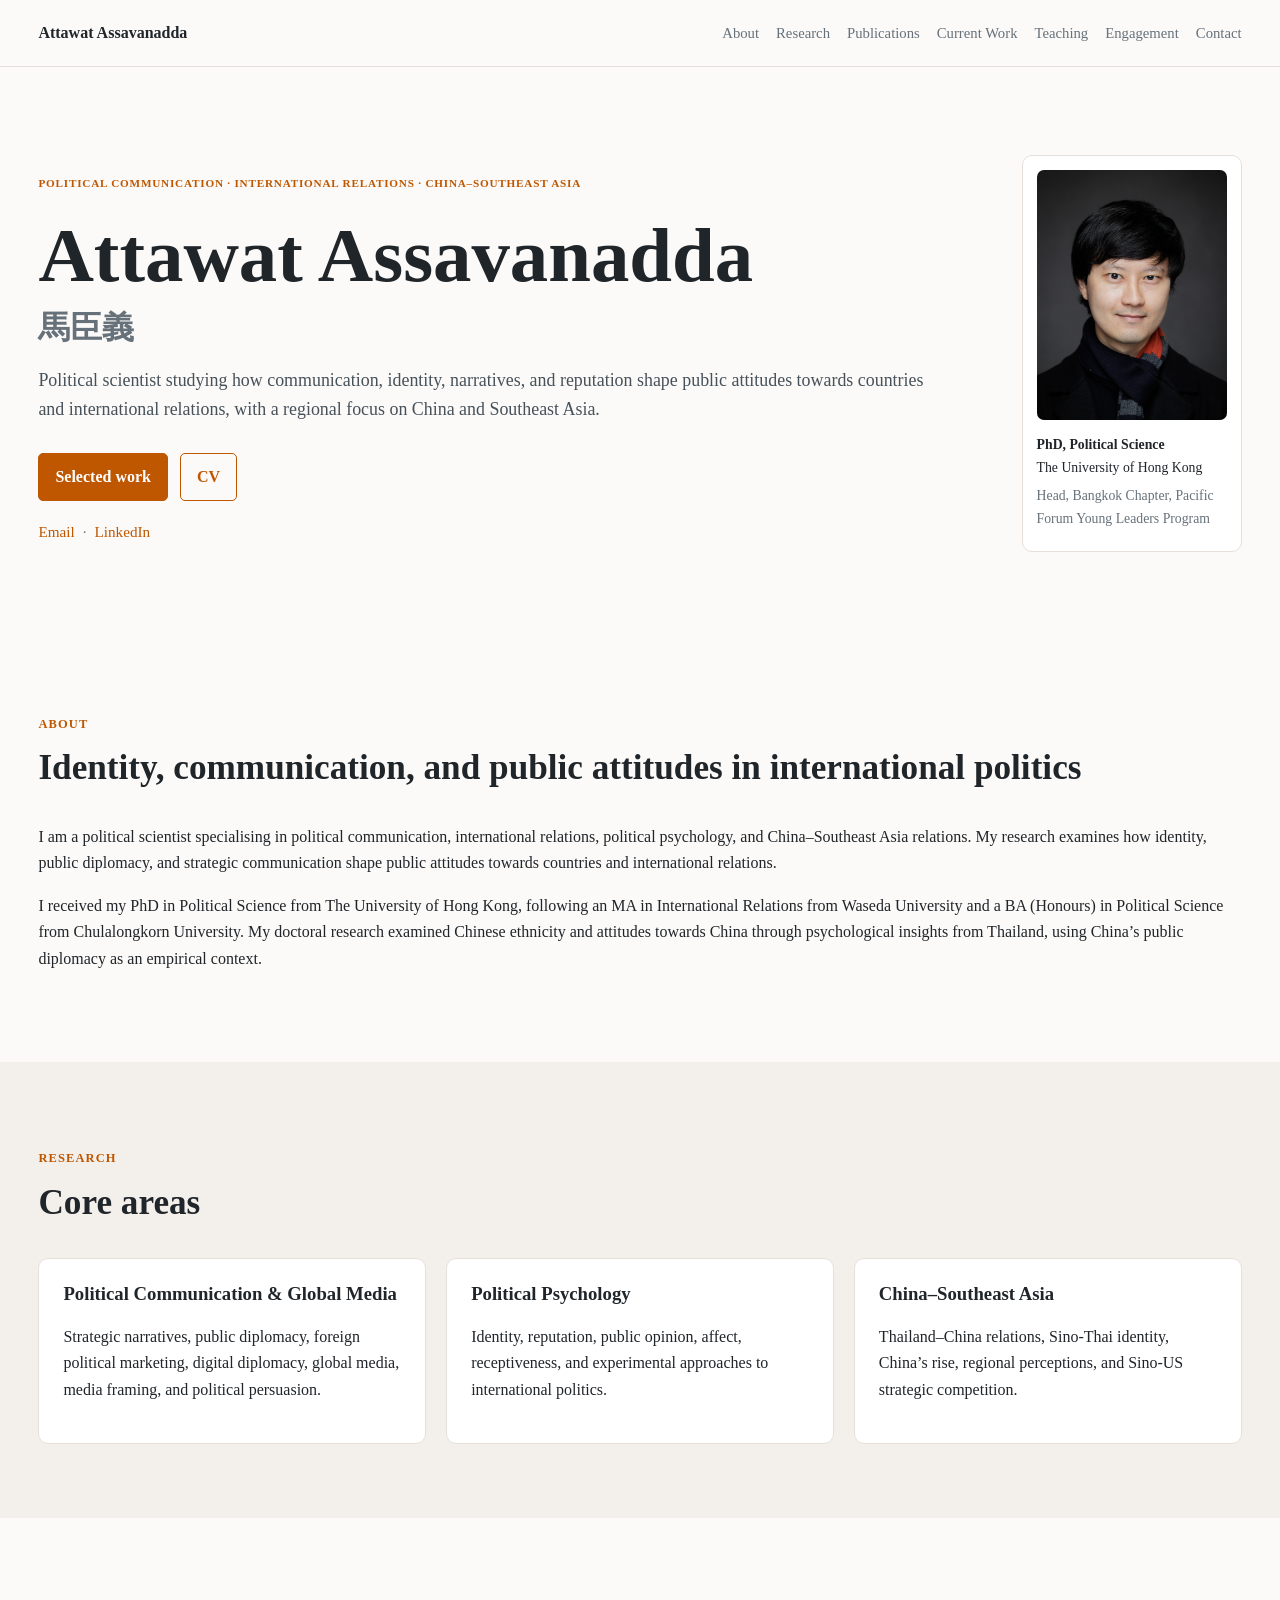
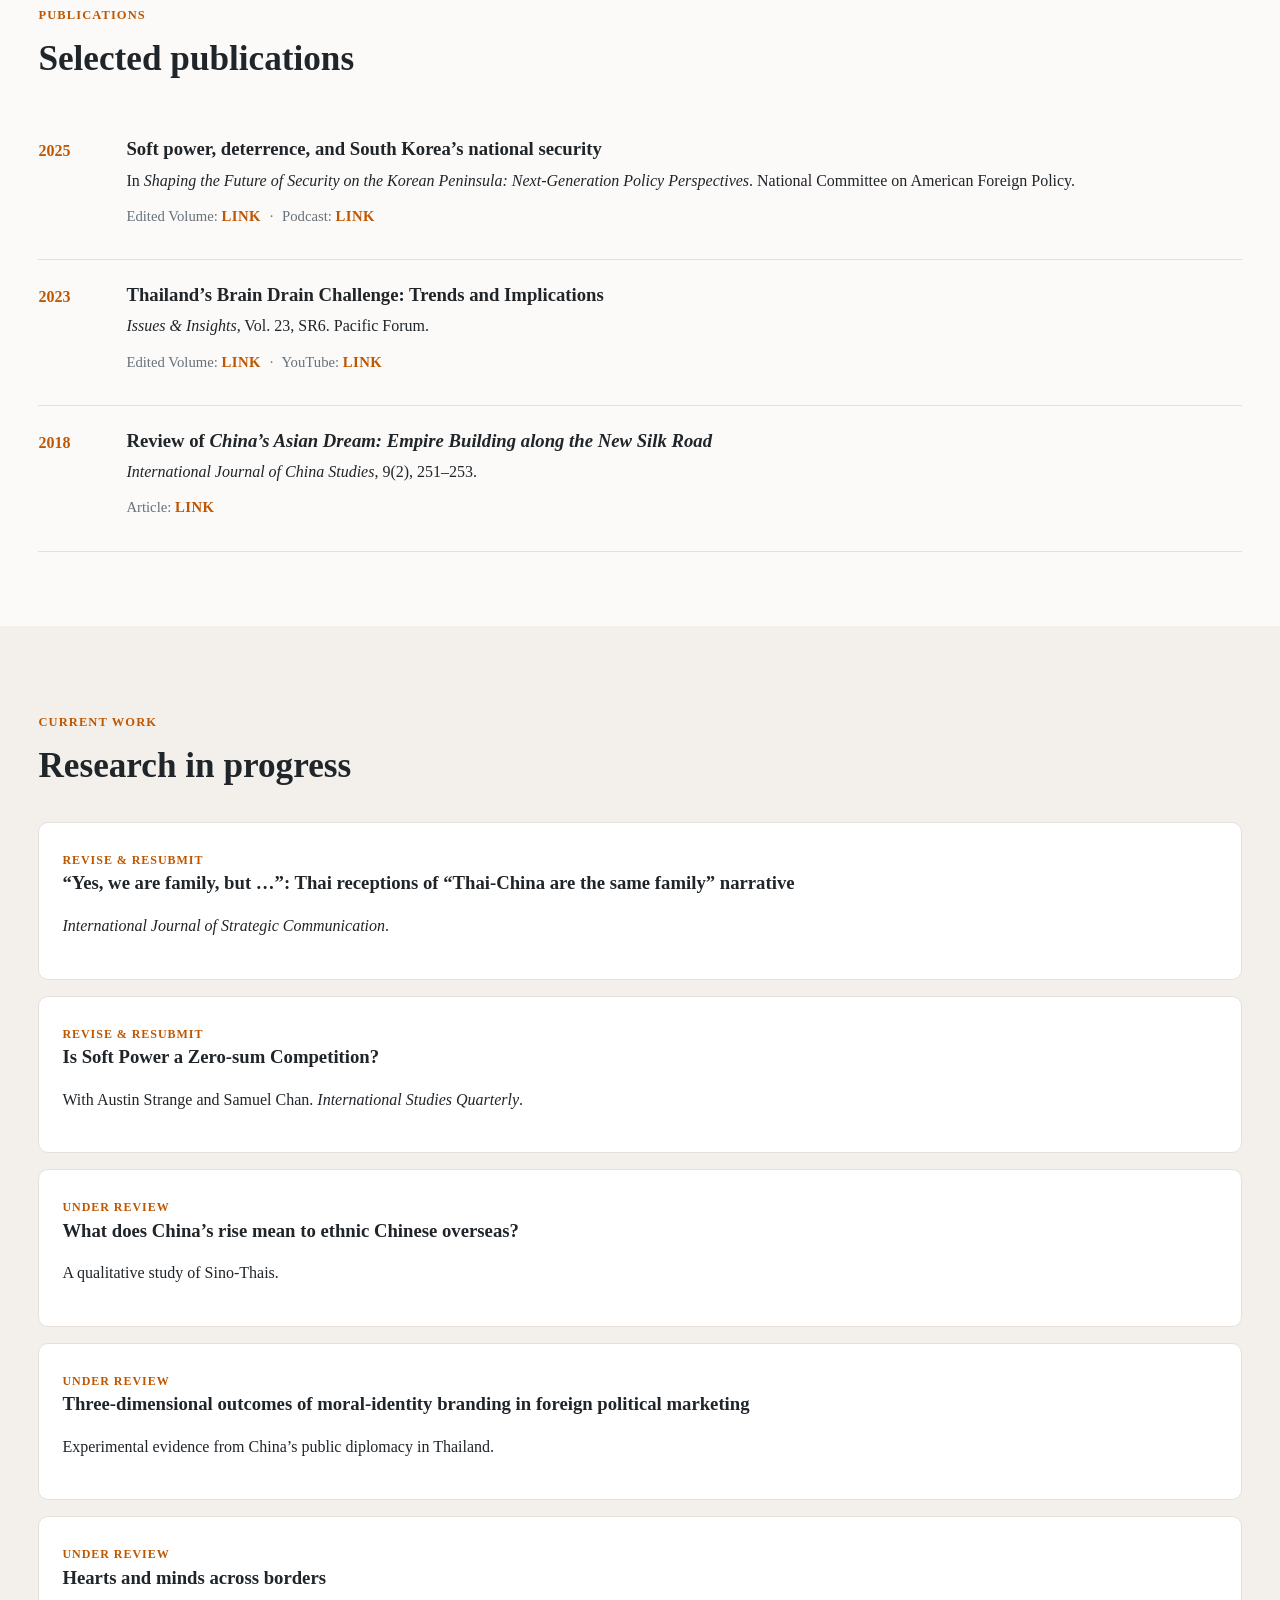
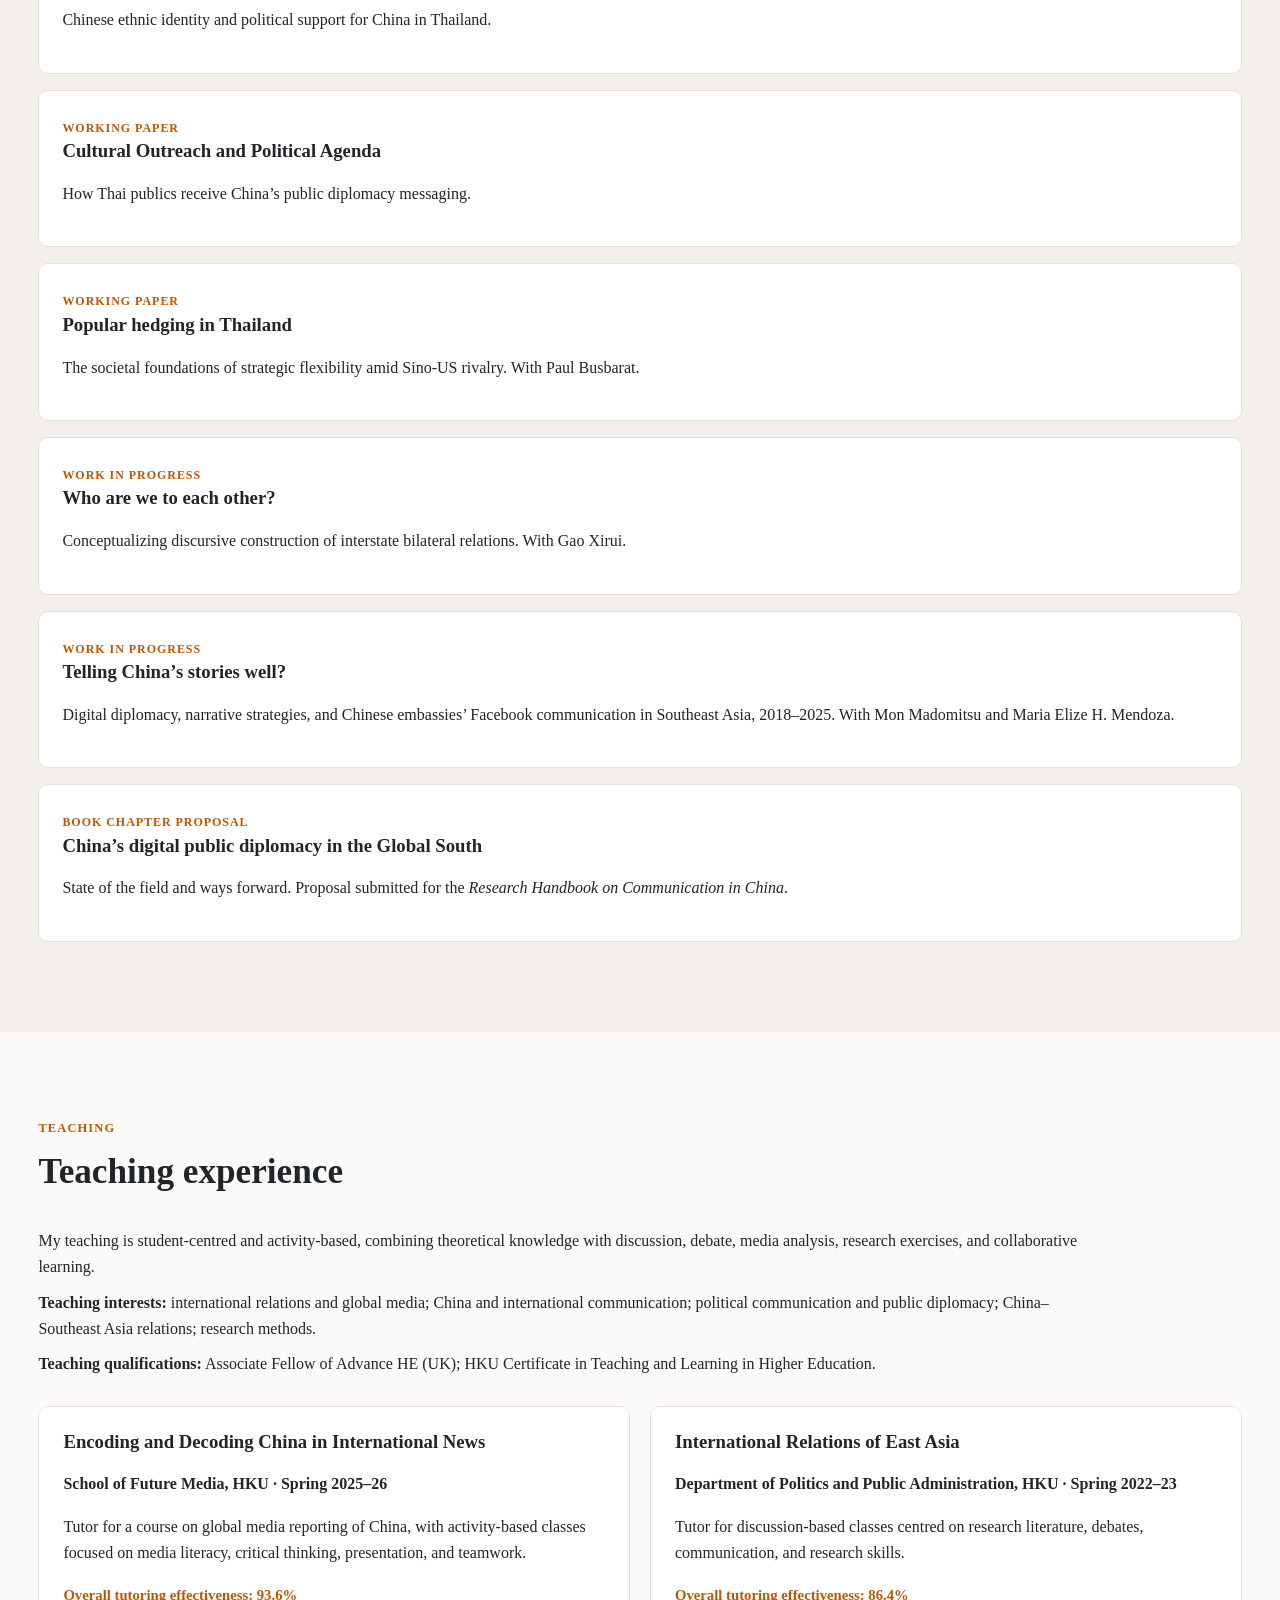
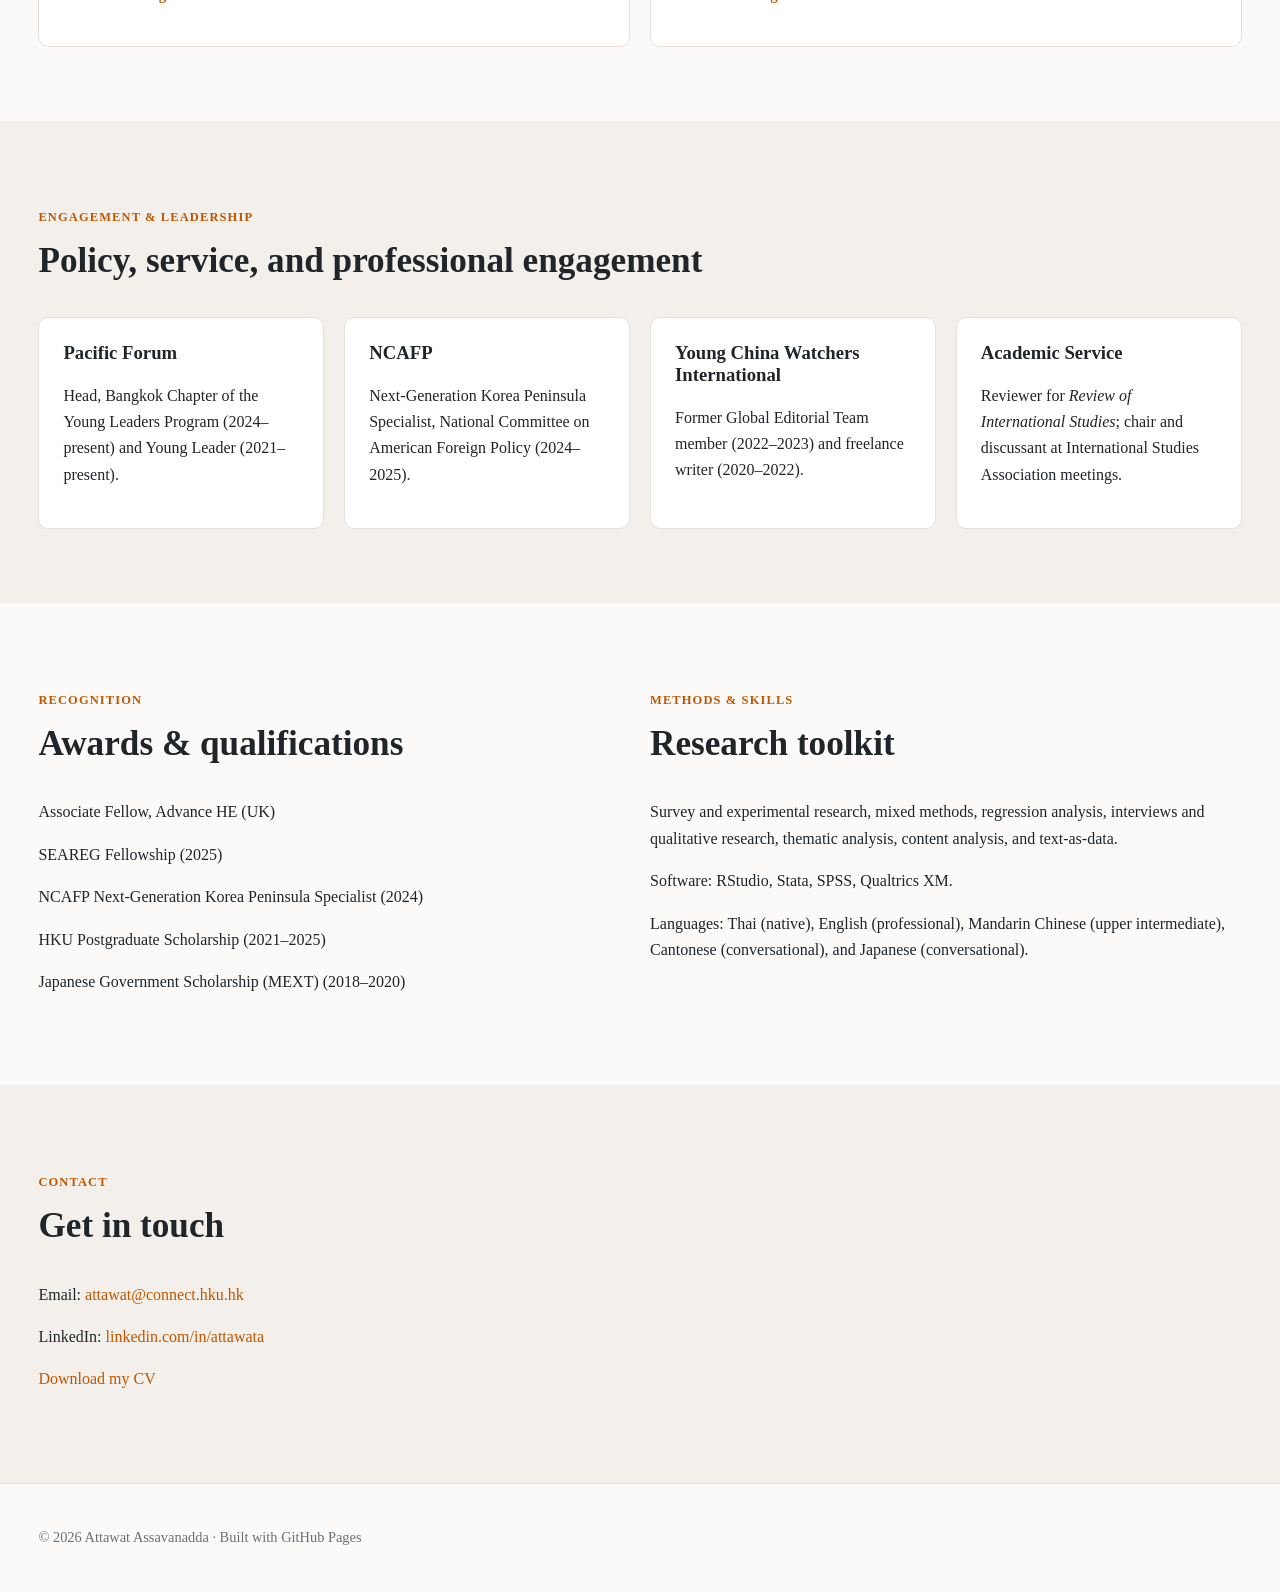
==== index.html @ 914437bd "Revise about section content in index.html Updated the heading and refined the description of resear" ====
<!doctype html>
<html lang="en">
<head>
  <meta charset="utf-8">
  <meta name="viewport" content="width=device-width, initial-scale=1">
  <title>Attawat Assavanadda | Political Scientist</title>
  <meta name="description" content="Academic website of Attawat Assavanadda, political scientist specialising in political communication, political psychology, public diplomacy, and China–Southeast Asia relations.">
  <link rel="stylesheet" href="styles.css">
</head>
<body>
<header class="site-header">
  <div class="wrap nav">
    <a class="brand" href="#top">Attawat Assavanadda</a>
    <nav>
      <a href="#about">About</a>
      <a href="#research">Research</a>
      <a href="#publications">Publications</a>
      <a href="#projects">Current Work</a>
      <a href="#teaching">Teaching</a>
      <a href="#engagement">Engagement</a>
      <a href="#contact">Contact</a>
    </nav>
  </div>
</header>

<main id="top">
  <section class="hero">
    <div class="wrap hero-grid">
      <div>
        <p class="kicker">Political Communication · International Relations · China–Southeast Asia</p>
        <h1>Attawat Assavanadda <span>馬臣義</span></h1>
        <p class="subtitle">Political scientist studying how communication, identity, narratives, and reputation shape public attitudes towards countries and international relations, with a regional focus on China and Southeast Asia.</p>
        <div class="actions">
          <a class="btn primary" href="#publications">Selected work</a>
          <a class="btn" href="cv.pdf" target="_blank" rel="noopener">CV</a>
        </div>
        <div class="links">
          <a href="mailto:attawat@connect.hku.hk">Email</a>
          <span>·</span>
          <a href="https://www.linkedin.com/in/attawata/" target="_blank" rel="noopener">LinkedIn</a>
        </div>
      </div>
      <div class="portrait-card">
        <img class="portrait" src="profile.jpg" alt="Portrait of Attawat Assavanadda">
        <p><strong>PhD, Political Science</strong><br>The University of Hong Kong</p>
        <p class="muted">Head, Bangkok Chapter, Pacific Forum Young Leaders Program</p>
      </div>
    </div>
  </section>

  <section id="about" class="section">
    <div class="wrap narrow">
      <p class="section-label">About</p>
      <h2>Identity, communication, and public attitudes in international politics</h2>
      <p>I am a political scientist specialising in political communication, international relations, political psychology, and China–Southeast Asia relations. My research examines how identity, public diplomacy, and strategic communication shape public attitudes towards countries and international relations.</p>
      <p>I received my PhD in Political Science from The University of Hong Kong, following an MA in International Relations from Waseda University and a BA (Honours) in Political Science from Chulalongkorn University. My doctoral research examined Chinese ethnicity and attitudes towards China through psychological insights from Thailand, using China’s public diplomacy as an empirical context.</p>
    </div>
  </section>

  <section id="research" class="section alt">
    <div class="wrap">
      <p class="section-label">Research</p>
      <h2>Core areas</h2>
      <div class="grid three">
        <article class="card"><h3>Political Communication &amp; Global Media</h3><p>Strategic narratives, public diplomacy, foreign political marketing, digital diplomacy, global media, media framing, and political persuasion.</p></article>
        <article class="card"><h3>Political Psychology</h3><p>Identity, reputation, public opinion, affect, receptiveness, and experimental approaches to international politics.</p></article>
        <article class="card"><h3>China–Southeast Asia</h3><p>Thailand–China relations, Sino-Thai identity, China’s rise, regional perceptions, and Sino-US strategic competition.</p></article>
      </div>
    </div>
  </section>

  <section id="publications" class="section">
    <div class="wrap narrow">
      <p class="section-label">Publications</p>
      <h2>Selected publications</h2>

      <div class="pub">
        <div class="year">2025</div>
        <div>
          <h3>Soft power, deterrence, and South Korea’s national security</h3>
          <p>In <em>Shaping the Future of Security on the Korean Peninsula: Next-Generation Policy Perspectives</em>. National Committee on American Foreign Policy.</p>
          <p class="publication-links">
            Edited Volume:
            <a href="https://ncafp.org/resources/edited-volume-2024-next-generation-korean-peninsula-specialists/?keyword=korean%20penin&actualPage=2" target="_blank" rel="noopener">LINK</a>
            <span>·</span>
            Podcast:
            <a href="https://ncafp.org/resources/listen-soft-power-deterrence-rok-national-security/" target="_blank" rel="noopener">LINK</a>
          </p>
        </div>
      </div>

      <div class="pub">
        <div class="year">2023</div>
        <div>
          <h3>Thailand’s Brain Drain Challenge: Trends and Implications</h3>
          <p><em>Issues &amp; Insights</em>, Vol. 23, SR6. Pacific Forum.</p>
          <p class="publication-links">
            Edited Volume:
            <a href="https://pacforum.org/publications/issues-insights-vol-23-sr6-pressing-security-concerns-in-southeast-asia-next-generation-perspectives/" target="_blank" rel="noopener">LINK</a>
            <span>·</span>
            YouTube:
            <a href="https://www.youtube.com/watch?v=vSyiA6sTEEg&t=5s&pp=ygUdcGFjaWZpYyBmb3J1bSBzb3V0aGVhc3QgYXNpYW4%3D" target="_blank" rel="noopener">LINK</a>
          </p>
        </div>
      </div>

      <div class="pub">
        <div class="year">2018</div>
        <div>
          <h3>Review of <em>China’s Asian Dream: Empire Building along the New Silk Road</em></h3>
          <p><em>International Journal of China Studies</em>, 9(2), 251–253.</p>
          <p class="publication-links">
            Article:
            <a href="https://mjs.um.edu.my/index.php/IJCS/article/view/63643" target="_blank" rel="noopener">LINK</a>
          </p>
        </div>
      </div>
    </div>
  </section>

  <section id="projects" class="section alt">
    <div class="wrap narrow">
      <p class="section-label">Current Work</p>
      <h2>Research in progress</h2>
      <article class="project"><span>Revise &amp; Resubmit</span><h3>“Yes, we are family, but …”: Thai receptions of “Thai-China are the same family” narrative</h3><p><em>International Journal of Strategic Communication</em>.</p></article>
      <article class="project"><span>Revise &amp; Resubmit</span><h3>Is Soft Power a Zero-sum Competition?</h3><p>With Austin Strange and Samuel Chan. <em>International Studies Quarterly</em>.</p></article>
      <article class="project"><span>Under Review</span><h3>What does China’s rise mean to ethnic Chinese overseas?</h3><p>A qualitative study of Sino-Thais.</p></article>
      <article class="project"><span>Under Review</span><h3>Three-dimensional outcomes of moral-identity branding in foreign political marketing</h3><p>Experimental evidence from China’s public diplomacy in Thailand.</p></article>
      <article class="project"><span>Under Review</span><h3>Hearts and minds across borders</h3><p>Chinese ethnic identity and political support for China in Thailand.</p></article>
      <article class="project"><span>Working Paper</span><h3>Cultural Outreach and Political Agenda</h3><p>How Thai publics receive China’s public diplomacy messaging.</p></article>
      <article class="project"><span>Working Paper</span><h3>Popular hedging in Thailand</h3><p>The societal foundations of strategic flexibility amid Sino-US rivalry. With Paul Busbarat.</p></article>
      <article class="project"><span>Work in Progress</span><h3>Who are we to each other?</h3><p>Conceptualizing discursive construction of interstate bilateral relations. With Gao Xirui.</p></article>
      <article class="project"><span>Work in Progress</span><h3>Telling China’s stories well?</h3><p>Digital diplomacy, narrative strategies, and Chinese embassies’ Facebook communication in Southeast Asia, 2018–2025. With Mon Madomitsu and Maria Elize H. Mendoza.</p></article>
      <article class="project"><span>Book Chapter Proposal</span><h3>China’s digital public diplomacy in the Global South</h3><p>State of the field and ways forward. Proposal submitted for the <em>Research Handbook on Communication in China</em>.</p></article>
    </div>
  </section>

  <section id="teaching" class="section">
    <div class="wrap">
      <p class="section-label">Teaching</p>
      <h2>Teaching experience</h2>
      <div class="teaching-intro">
        <p>My teaching is student-centred and activity-based, combining theoretical knowledge with discussion, debate, media analysis, research exercises, and collaborative learning.</p>
        <p><strong>Teaching interests:</strong> international relations and global media; China and international communication; political communication and public diplomacy; China–Southeast Asia relations; research methods.</p>
        <p><strong>Teaching qualifications:</strong> Associate Fellow of Advance HE (UK); HKU Certificate in Teaching and Learning in Higher Education.</p>
      </div>
      <div class="grid two">
        <article class="card"><h3>Encoding and Decoding China in International News</h3><p><strong>School of Future Media, HKU · Spring 2025–26</strong></p><p>Tutor for a course on global media reporting of China, with activity-based classes focused on media literacy, critical thinking, presentation, and teamwork.</p><p class="metric">Overall tutoring effectiveness: 93.6%</p></article>
        <article class="card"><h3>International Relations of East Asia</h3><p><strong>Department of Politics and Public Administration, HKU · Spring 2022–23</strong></p><p>Tutor for discussion-based classes centred on research literature, debates, communication, and research skills.</p><p class="metric">Overall tutoring effectiveness: 86.4%</p></article>
      </div>
    </div>
  </section>

  <section id="engagement" class="section alt">
    <div class="wrap">
      <p class="section-label">Engagement &amp; Leadership</p>
      <h2>Policy, service, and professional engagement</h2>
      <div class="grid four">
        <article class="card"><h3>Pacific Forum</h3><p>Head, Bangkok Chapter of the Young Leaders Program (2024–present) and Young Leader (2021–present).</p></article>
        <article class="card"><h3>NCAFP</h3><p>Next-Generation Korea Peninsula Specialist, National Committee on American Foreign Policy (2024–2025).</p></article>
        <article class="card"><h3>Young China Watchers International</h3><p>Former Global Editorial Team member (2022–2023) and freelance writer (2020–2022).</p></article>
        <article class="card"><h3>Academic Service</h3><p>Reviewer for <em>Review of International Studies</em>; chair and discussant at International Studies Association meetings.</p></article>
      </div>
    </div>
  </section>

  <section class="section">
    <div class="wrap">
      <div class="grid two">
        <div>
          <p class="section-label">Recognition</p>
          <h2>Awards &amp; qualifications</h2>
          <p>Associate Fellow, Advance HE (UK)</p>
          <p>SEAREG Fellowship (2025)</p>
          <p>NCAFP Next-Generation Korea Peninsula Specialist (2024)</p>
          <p>HKU Postgraduate Scholarship (2021–2025)</p>
          <p>Japanese Government Scholarship (MEXT) (2018–2020)</p>
        </div>
        <div>
          <p class="section-label">Methods &amp; Skills</p>
          <h2>Research toolkit</h2>
          <p>Survey and experimental research, mixed methods, regression analysis, interviews and qualitative research, thematic analysis, content analysis, and text-as-data.</p>
          <p>Software: RStudio, Stata, SPSS, Qualtrics XM.</p>
          <p>Languages: Thai (native), English (professional), Mandarin Chinese (upper intermediate), Cantonese (conversational), and Japanese (conversational).</p>
        </div>
      </div>
    </div>
  </section>

  <section id="contact" class="section contact alt">
    <div class="wrap narrow">
      <p class="section-label">Contact</p>
      <h2>Get in touch</h2>
      <p>Email: <a href="mailto:attawat@connect.hku.hk">attawat@connect.hku.hk</a></p>
      <p>LinkedIn: <a href="https://www.linkedin.com/in/attawata/" target="_blank" rel="noopener">linkedin.com/in/attawata</a></p>
      <p><a href="cv.pdf" target="_blank" rel="noopener">Download my CV</a></p>
    </div>
  </section>
</main>

<footer><div class="wrap"><p>© 2026 Attawat Assavanadda · Built with GitHub Pages</p></div></footer>
</body>
</html>
---- styles.css ----
:root{
    --bg:#fbfaf8;
    --paper:#fff;
    --text:#20252a;
    --muted:#67717a;
    --accent:#BF5700;
    --line:#e7e0da;
    --alt:#f3f0ec;
}

*{
    box-sizing:border-box;
}

html{
    scroll-behavior:smooth;
}

body{
    margin:0;
    font-family:Georgia,"Times New Roman",serif;
    color:var(--text);
    background:var(--bg);
    line-height:1.65;
}

a{
    color:var(--accent);
    text-decoration:none;
}

a:hover{
    text-decoration:underline;
}

.wrap{
    width:94%;
    max-width:none;
    margin:0 auto;
}

.narrow{
    max-width:none;
}

.site-header{
    position:sticky;
    top:0;
    z-index:20;
    background:rgba(251,250,248,.94);
    border-bottom:1px solid var(--line);
    backdrop-filter:blur(10px);
}

.nav{
    min-height:66px;
    display:flex;
    align-items:center;
    justify-content:space-between;
    gap:24px;
}

.brand{
    font-weight:700;
    color:var(--text);
}

nav{
    display:flex;
    gap:17px;
    flex-wrap:wrap;
}

nav a{
    color:var(--muted);
    font-size:.92rem;
}

/* HERO */

.hero{
    padding:88px 0 76px;
}

.hero-grid{
    display:grid;
    grid-template-columns:minmax(0,1fr) 220px;
    gap:55px;
    align-items:center;
}

.kicker{
    text-transform:uppercase;
    letter-spacing:.07em;
    font-size:.70rem;
    font-weight:700;
    color:var(--accent);
    white-space:nowrap;
}

.section-label{
    text-transform:uppercase;
    letter-spacing:.09em;
    font-size:.78rem;
    font-weight:700;
    color:var(--accent);
}

h1,
h2,
h3{
    line-height:1.18;
}

h1{
    font-size:clamp(2.8rem,6vw,5.25rem);
    margin:.25em 0;
}

.hero h1 span{
    display:block;
    font-size:.42em;
    color:var(--muted);
    margin-top:.2em;
}

.subtitle{
    font-size:1.12rem;
    max-width:900px;
    color:#47515a;
}

.actions{
    display:flex;
    gap:12px;
    flex-wrap:wrap;
    margin:28px 0 18px;
}

.btn{
    display:inline-block;
    padding:10px 16px;
    border:1px solid var(--accent);
    border-radius:5px;
    font-weight:700;
}

.primary{
    background:var(--accent);
    color:#fff;
}

.links{
    font-size:.95rem;
    color:var(--muted);
    display:flex;
    gap:8px;
    flex-wrap:wrap;
}

/* PROFILE */

.portrait-card,
.card,
.project{
    background:var(--paper);
    border:1px solid var(--line);
    border-radius:10px;
}

.portrait-card{
    width:220px;
    padding:14px;
    justify-self:end;
}

.portrait{
    display:block;
    width:100%;
    height:250px;
    object-fit:cover;
    object-position:center 28%;
    border-radius:7px;
    margin:0 0 14px;
}

.portrait-card p{
    margin:6px 0;
    font-size:.86rem;
}

.muted{
    color:var(--muted);
}

/* SECTIONS */

.section{
    padding:74px 0;
}

.alt{
    background:var(--alt);
}

h2{
    font-size:2.2rem;
    margin:.15em 0 1em;
}

.grid{
    display:grid;
    gap:20px;
}

.three{
    grid-template-columns:repeat(3,1fr);
}

.two{
    grid-template-columns:repeat(2,1fr);
}

.card{
    padding:24px;
}

.card h3,
.project h3{
    margin-top:0;
}

/* PUBLICATIONS */

.pub{
    display:grid;
    grid-template-columns:70px minmax(0,1fr);
    gap:18px;
    padding:24px 0;
    border-bottom:1px solid var(--line);
}

.pub h3,
.pub p{
    margin:0 0 7px;
}

.year{
    font-weight:700;
    color:var(--accent);
}

.publication-links{
    margin-top:10px !important;
    font-size:.92rem;
    color:var(--muted);
}

.publication-links a{
    font-weight:700;
    letter-spacing:.03em;
}

.publication-links span{
    margin:0 5px;
}

/* PROJECTS */

.project{
    padding:23px;
    margin-bottom:16px;
}

.project span{
    font-size:.75rem;
    text-transform:uppercase;
    letter-spacing:.08em;
    font-weight:700;
    color:var(--accent);
}

.metric{
    font-size:.92rem;
    color:var(--accent);
    font-weight:700;
}

/* CONTACT & FOOTER */

.contact{
    text-align:left;
}

footer{
    padding:28px 0;
    border-top:1px solid var(--line);
    color:var(--muted);
    font-size:.9rem;
}

/* TABLET */

@media(max-width:900px){
    nav{
        gap:12px;
    }

    nav a{
        font-size:.86rem;
    }

    .hero-grid{
        grid-template-columns:minmax(0,1fr) 190px;
        gap:35px;
    }

    .portrait-card{
        width:190px;
    }

    .portrait{
        height:220px;
    }
}

/* MOBILE */

@media(max-width:800px){
    .wrap{
        width:90%;
    }

    .hero-grid,
    .three,
    .two{
        grid-template-columns:1fr;
    }

    nav{
        display:none;
    }

    .hero{
        padding:56px 0 50px;
    }

    .portrait-card{
        width:180px;
        justify-self:start;
    }

    .portrait{
        width:100%;
        height:205px;
    }

    .pub{
        grid-template-columns:1fr;
        gap:6px;
    }

    h1{
        font-size:clamp(2.5rem,12vw,4rem);
    }

    h2{
        font-size:1.9rem;
    }
}


/* Added for revised academic profile */
.four{
    grid-template-columns:repeat(4,1fr);
}

.teaching-intro{
    max-width:1050px;
    margin:0 0 28px;
}

.teaching-intro p{
    margin:.55em 0;
}

@media(max-width:1100px){
    .four{grid-template-columns:repeat(2,1fr);}
}

@media(max-width:800px){
    .four{grid-template-columns:1fr;}
    .kicker{
    white-space:normal;
    font-size:.68rem;
}
}
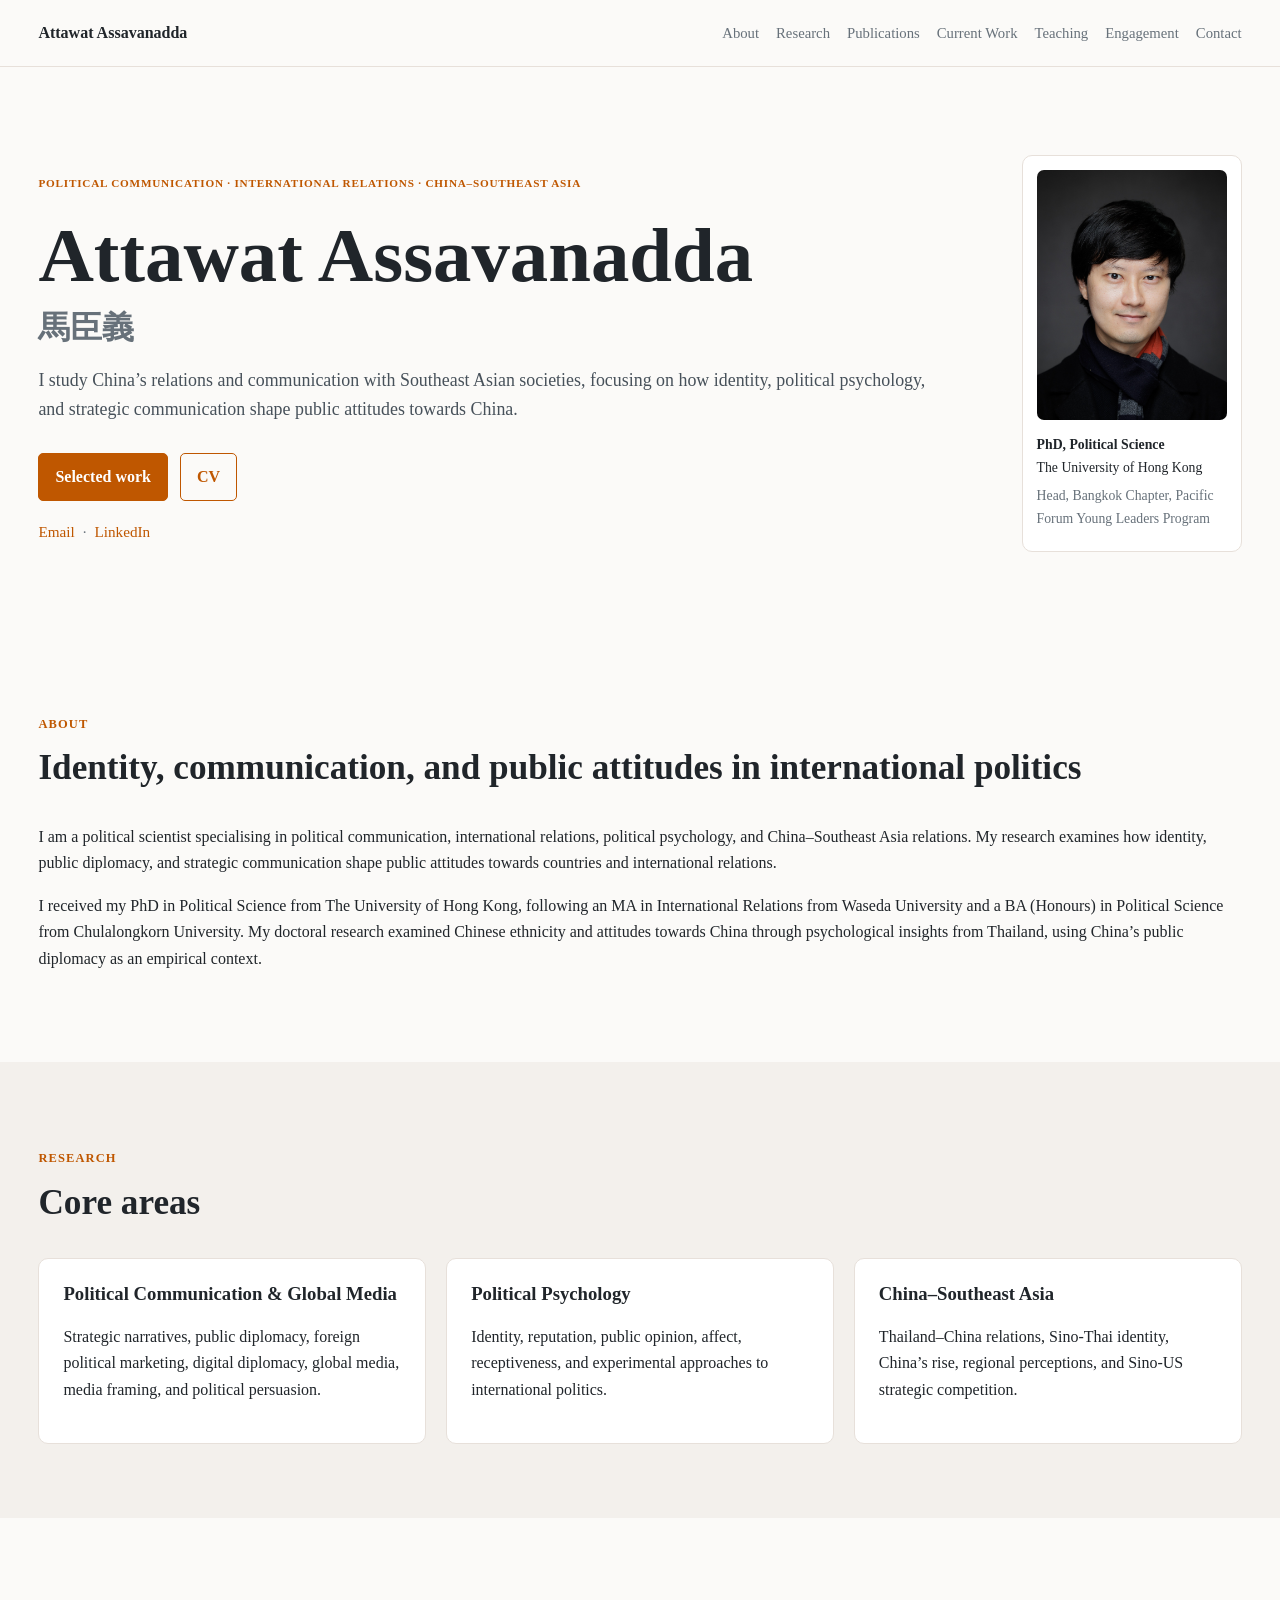
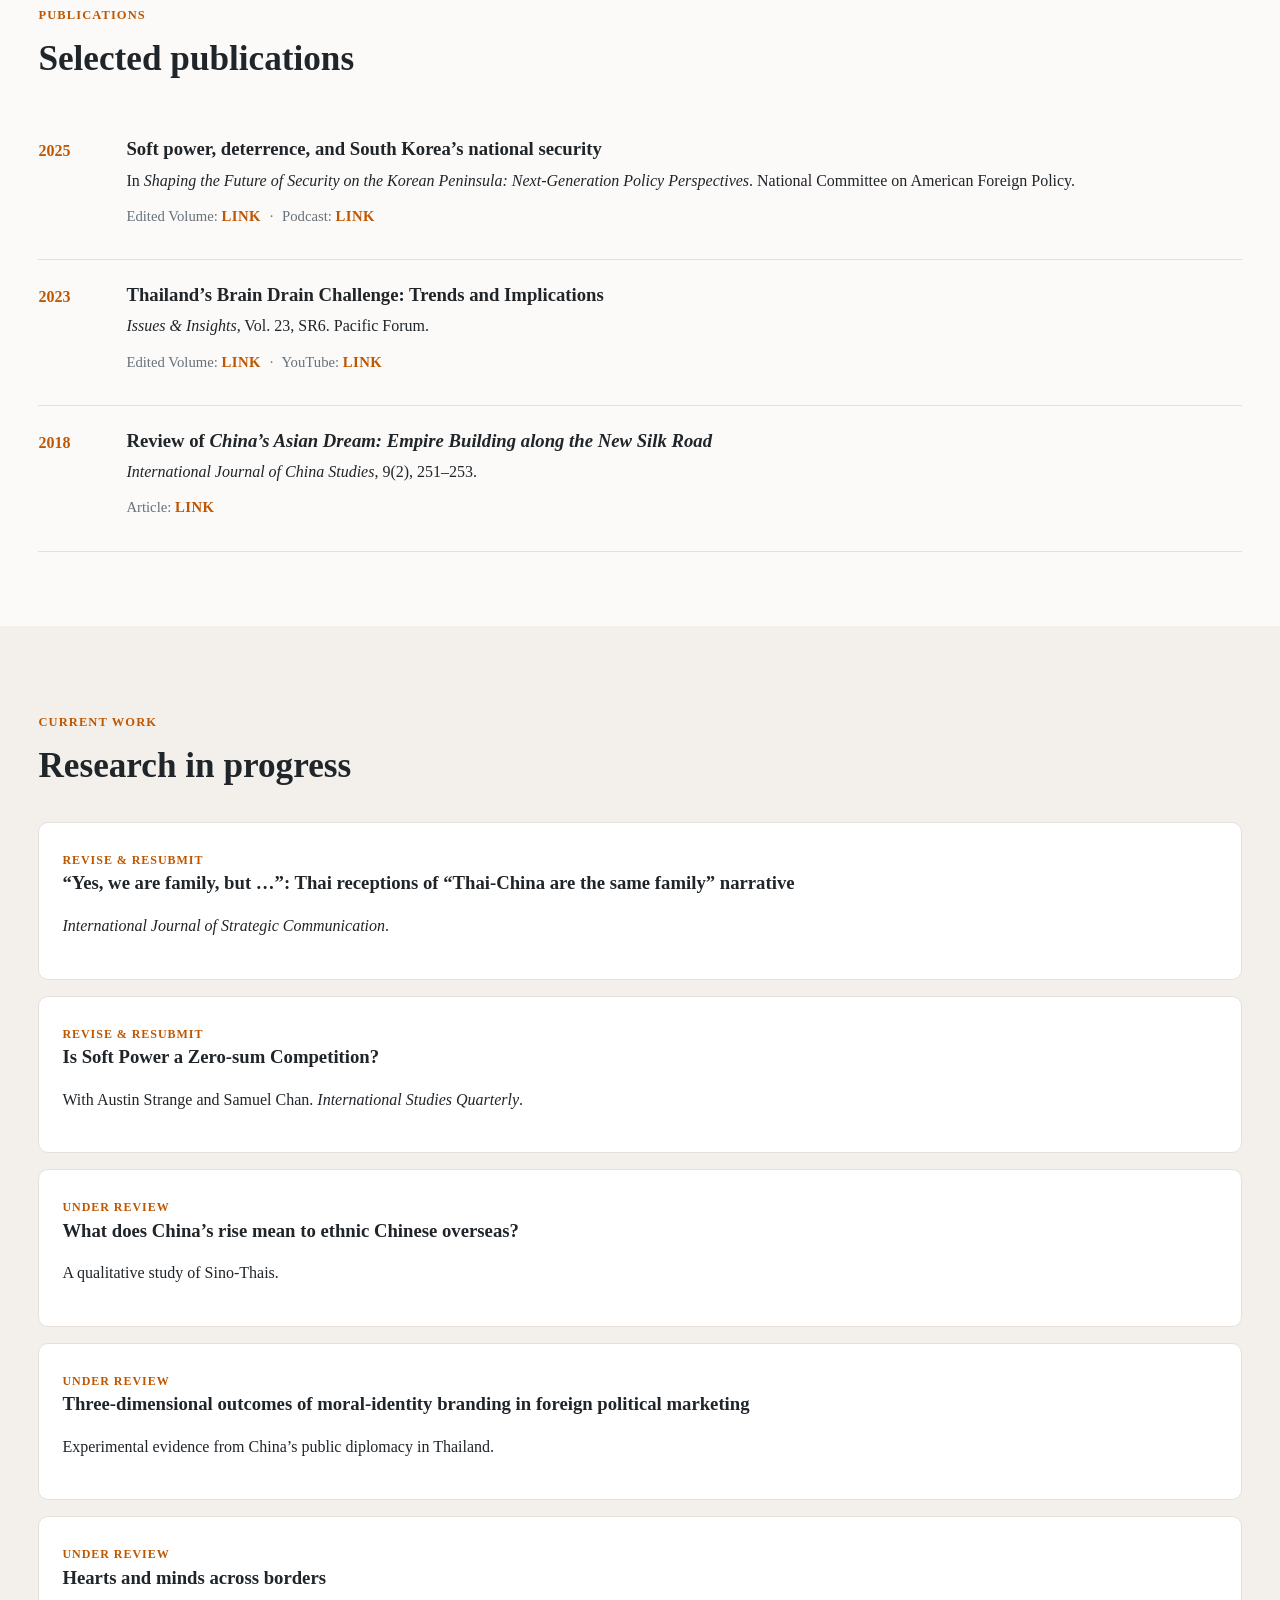
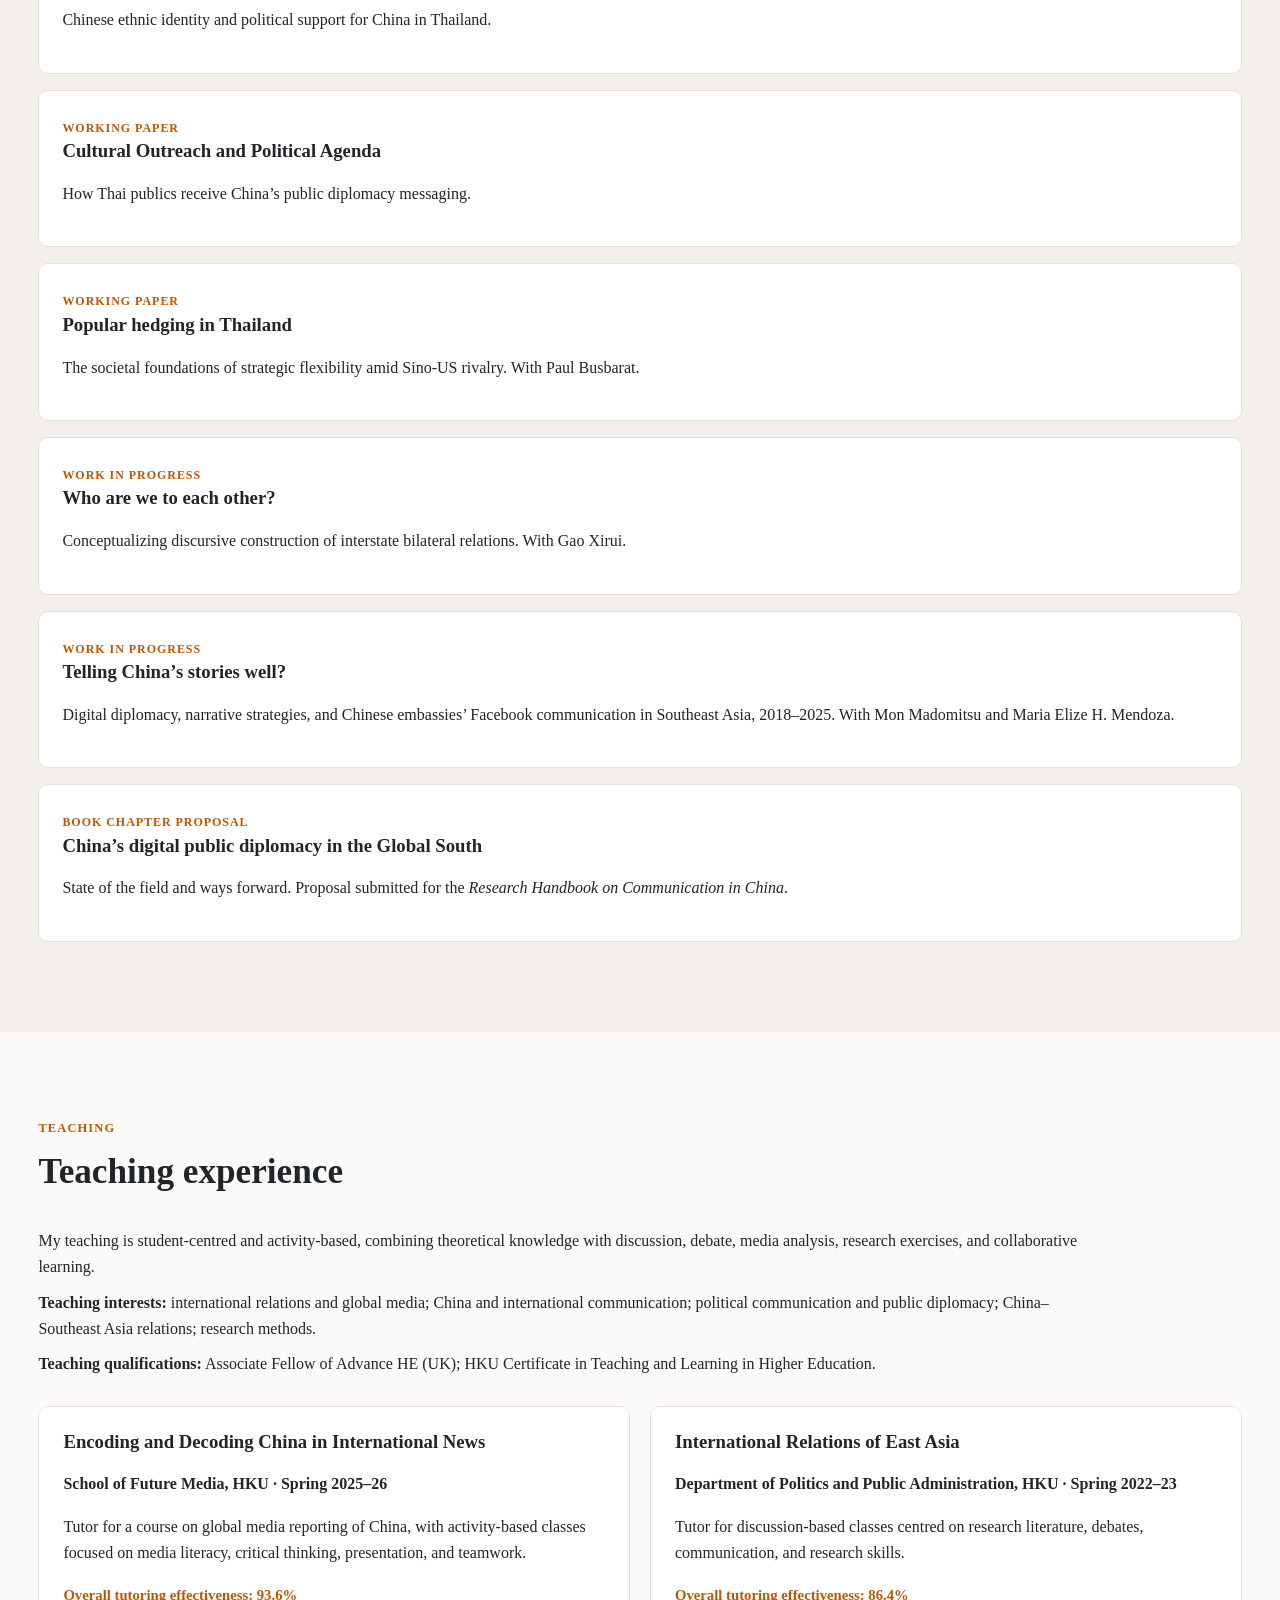
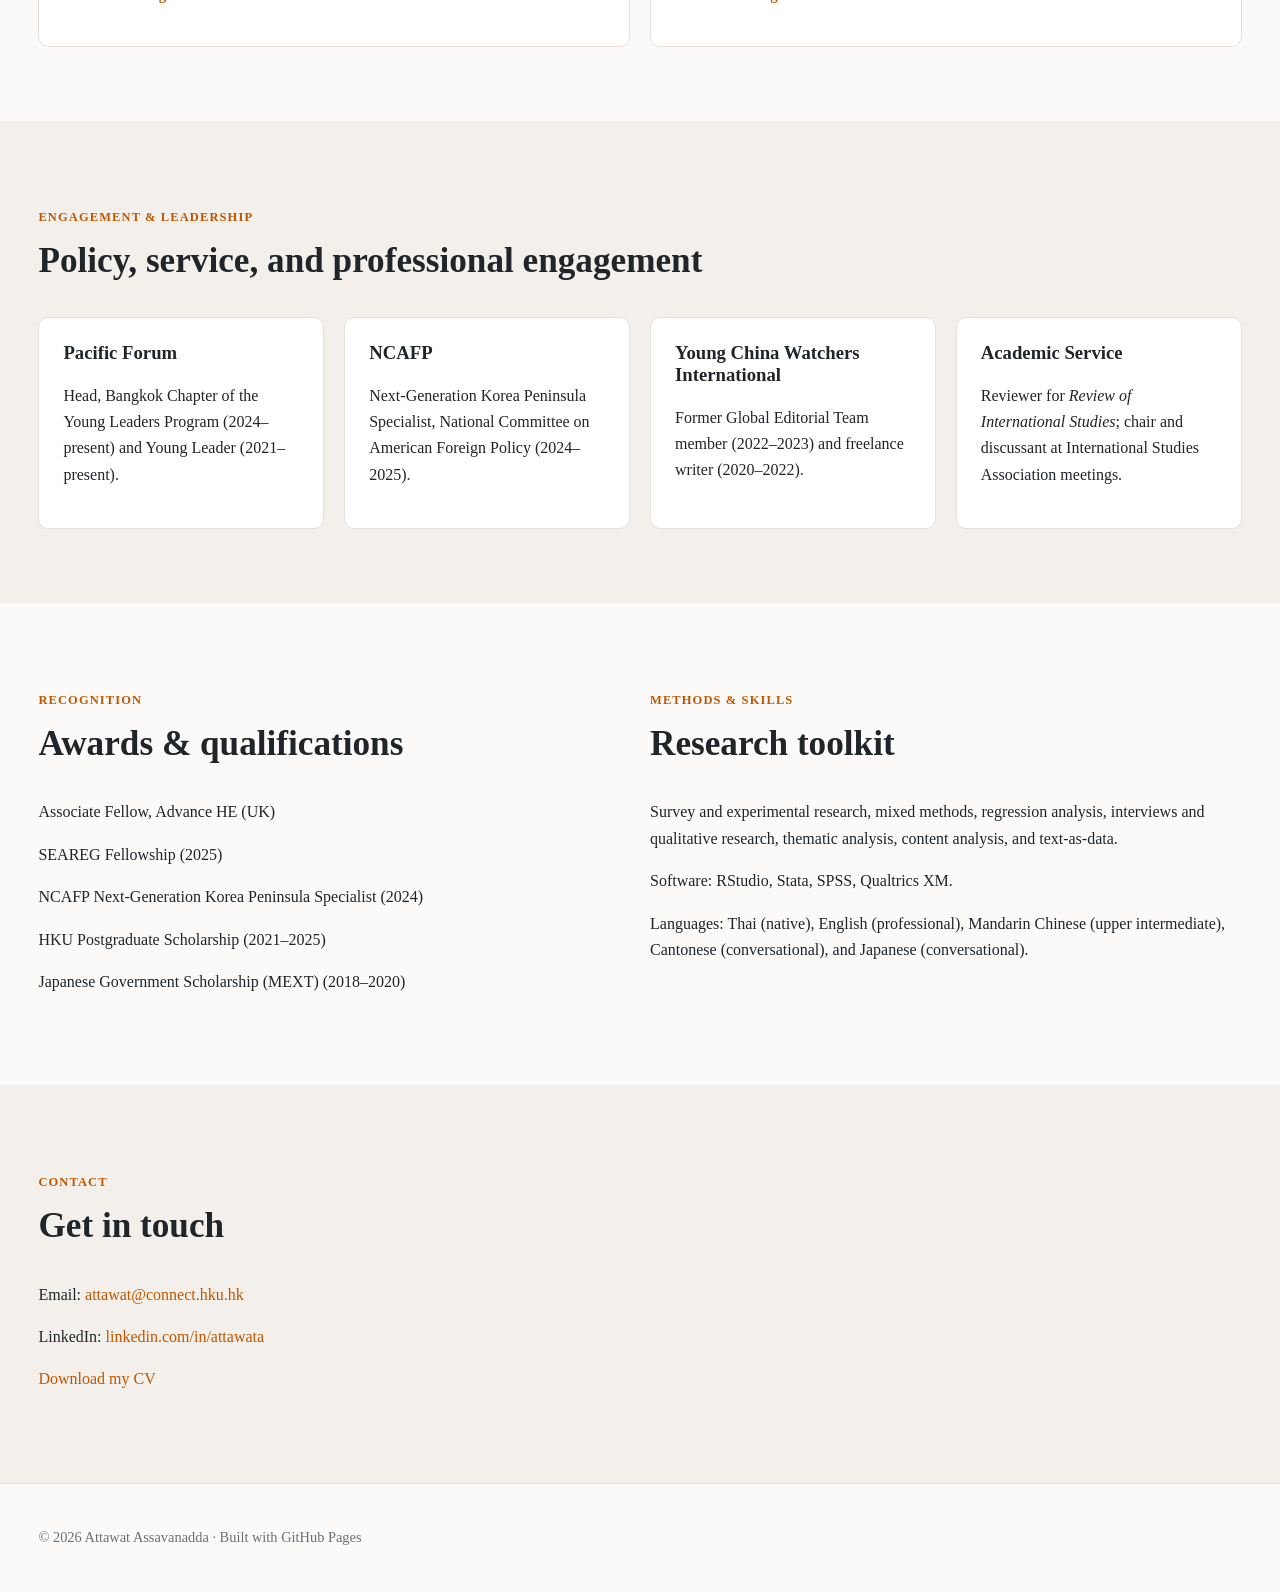
==== commit 1d019964: "Revise subtitle for clarity on research focus Updated subtitle to reflect a more specific focus on C" ====
--- a/index.html
+++ b/index.html
@@ -29,7 +29,7 @@
       <div>
         <p class="kicker">Political Communication · International Relations · China–Southeast Asia</p>
         <h1>Attawat Assavanadda <span>馬臣義</span></h1>
-        <p class="subtitle">Political scientist studying how communication, identity, narratives, and reputation shape public attitudes towards countries and international relations, with a regional focus on China and Southeast Asia.</p>
+        <p class="subtitle">I study China’s relations and communication with Southeast Asian societies, focusing on how identity, political psychology, and strategic communication shape public attitudes towards China.</p>
         <div class="actions">
           <a class="btn primary" href="#publications">Selected work</a>
           <a class="btn" href="cv.pdf" target="_blank" rel="noopener">CV</a>
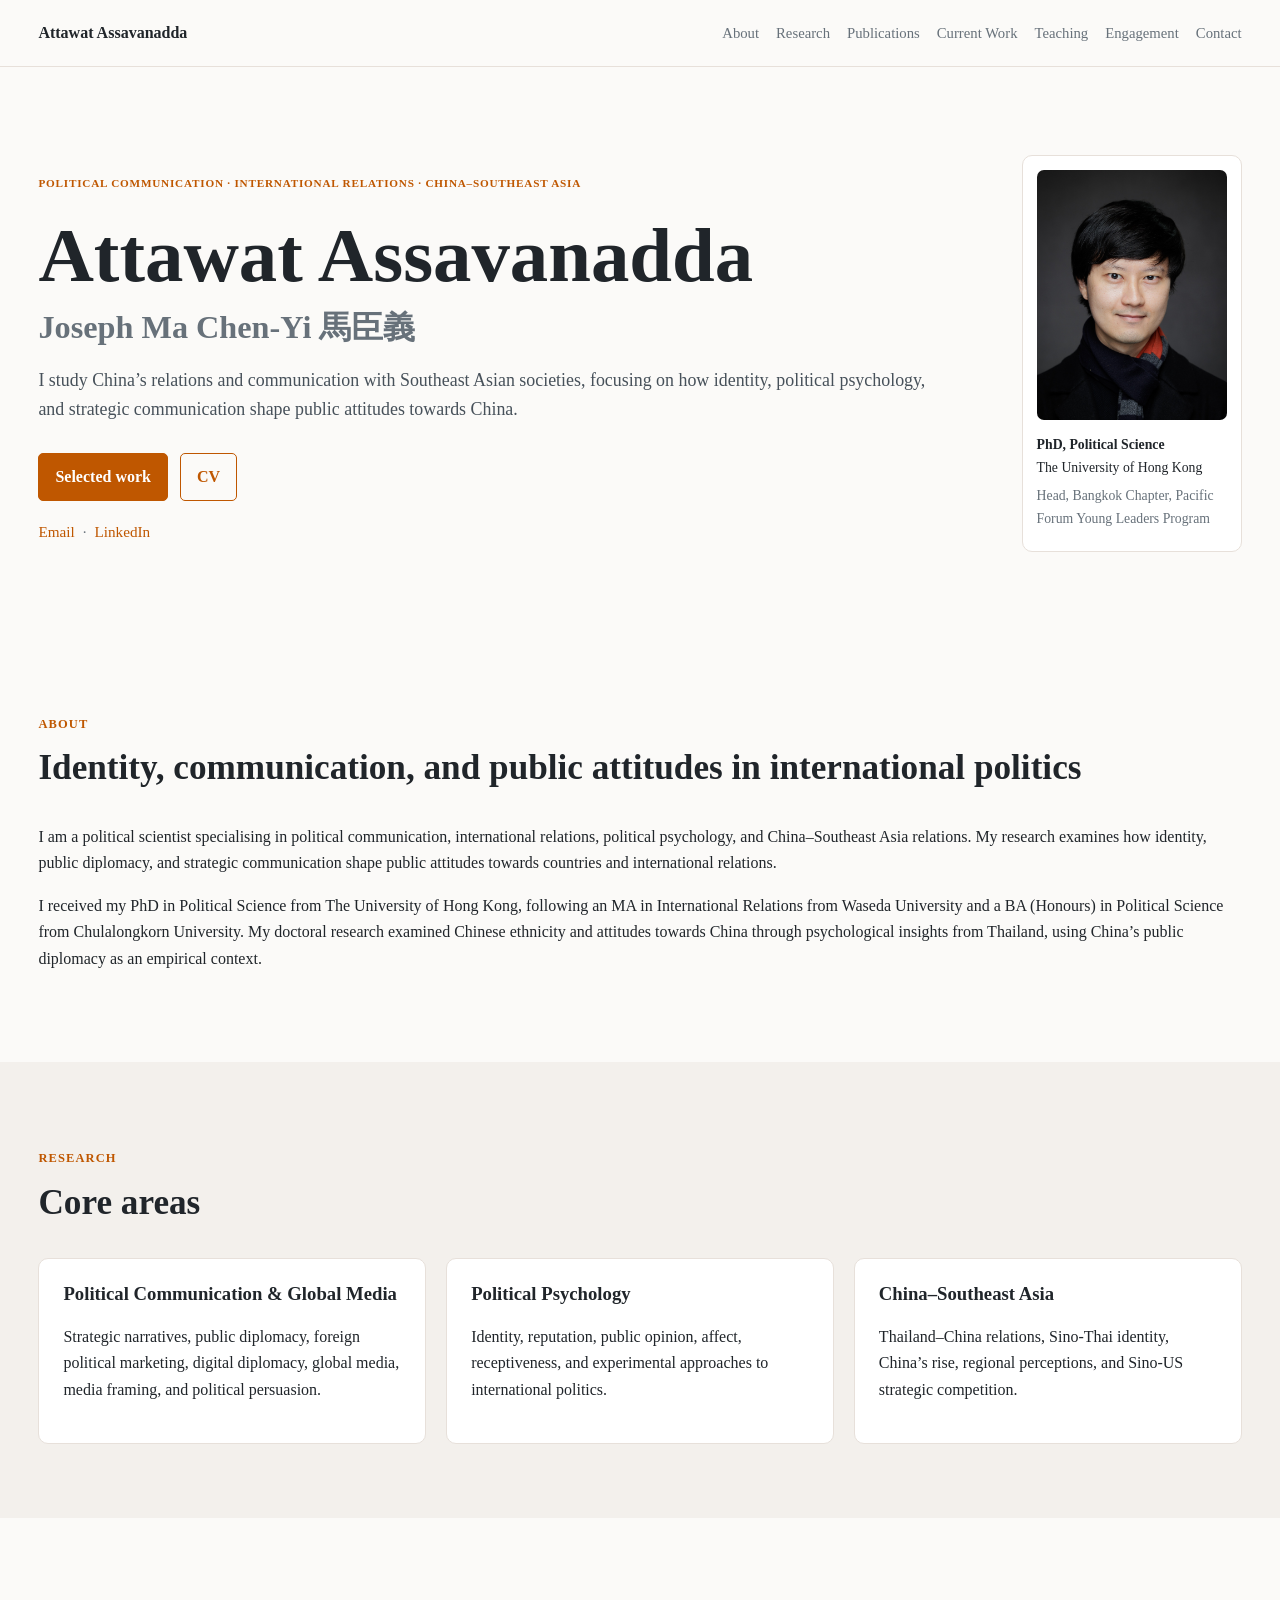
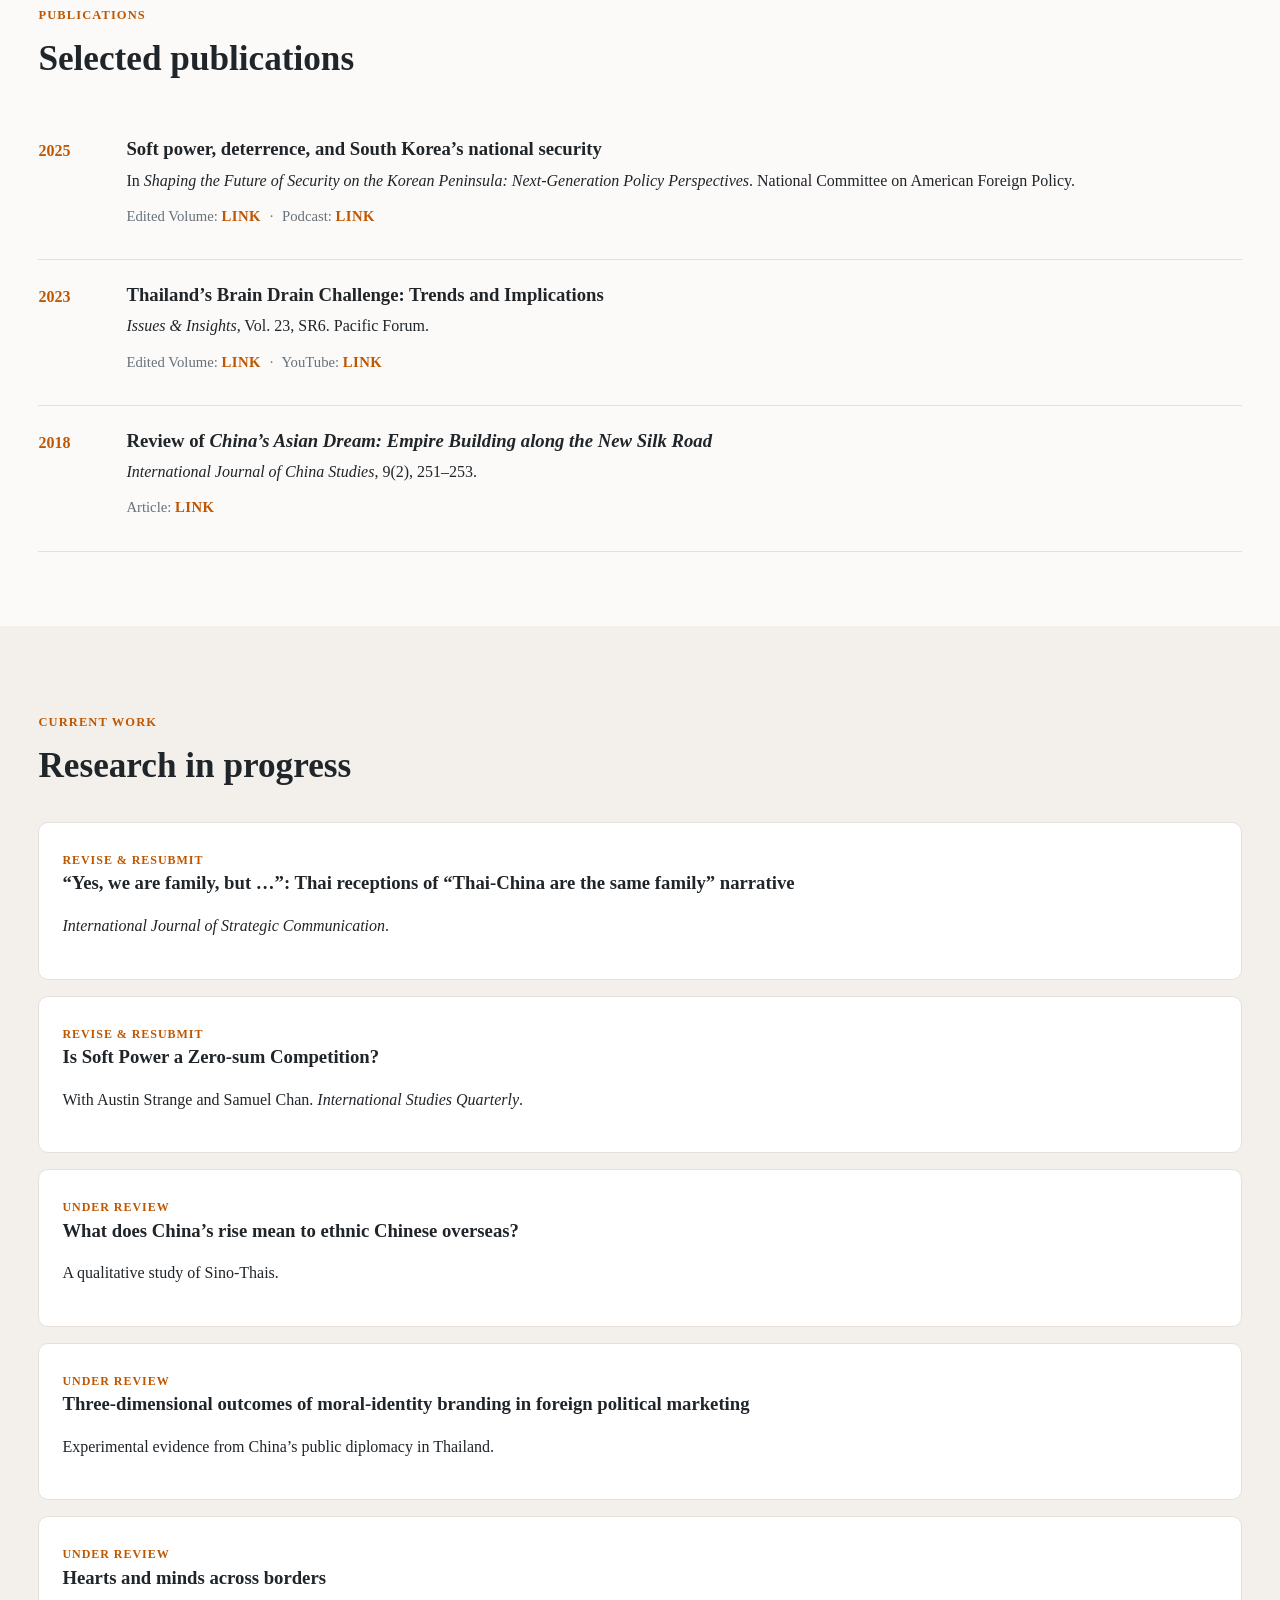
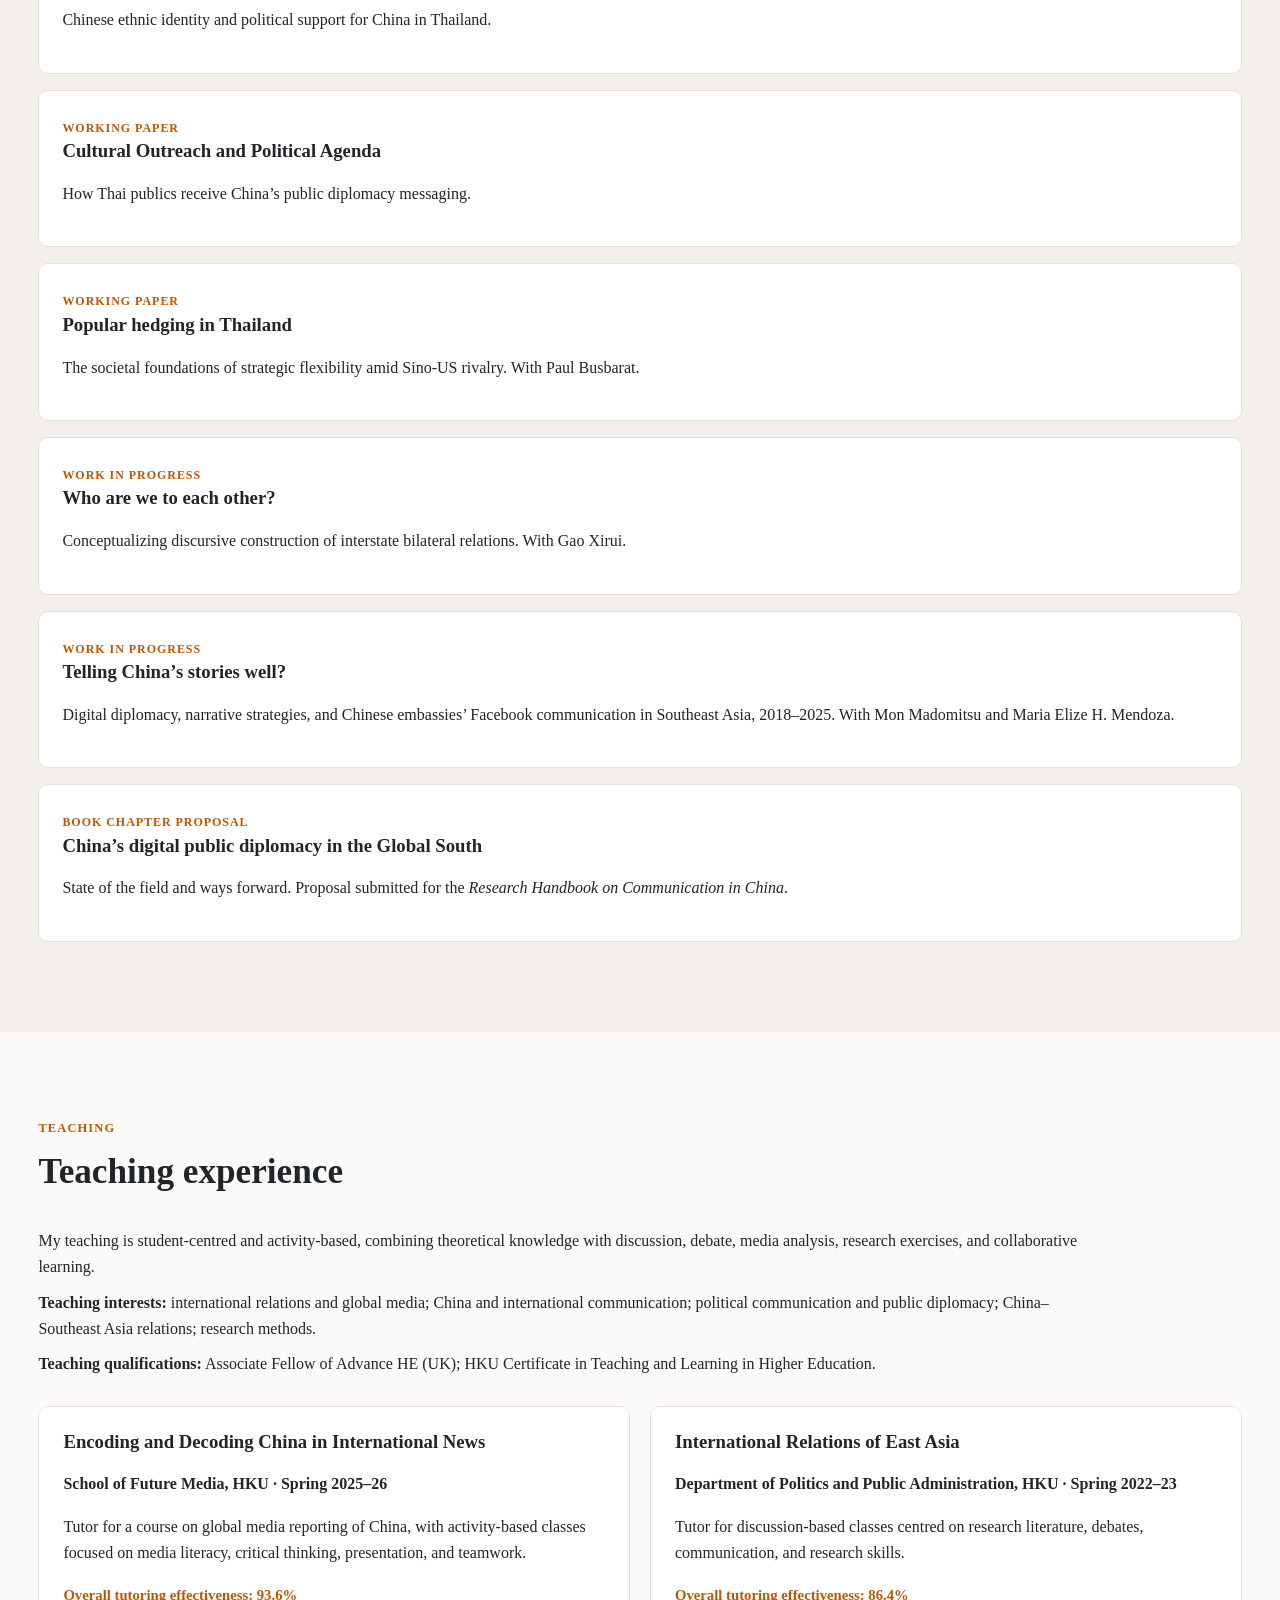
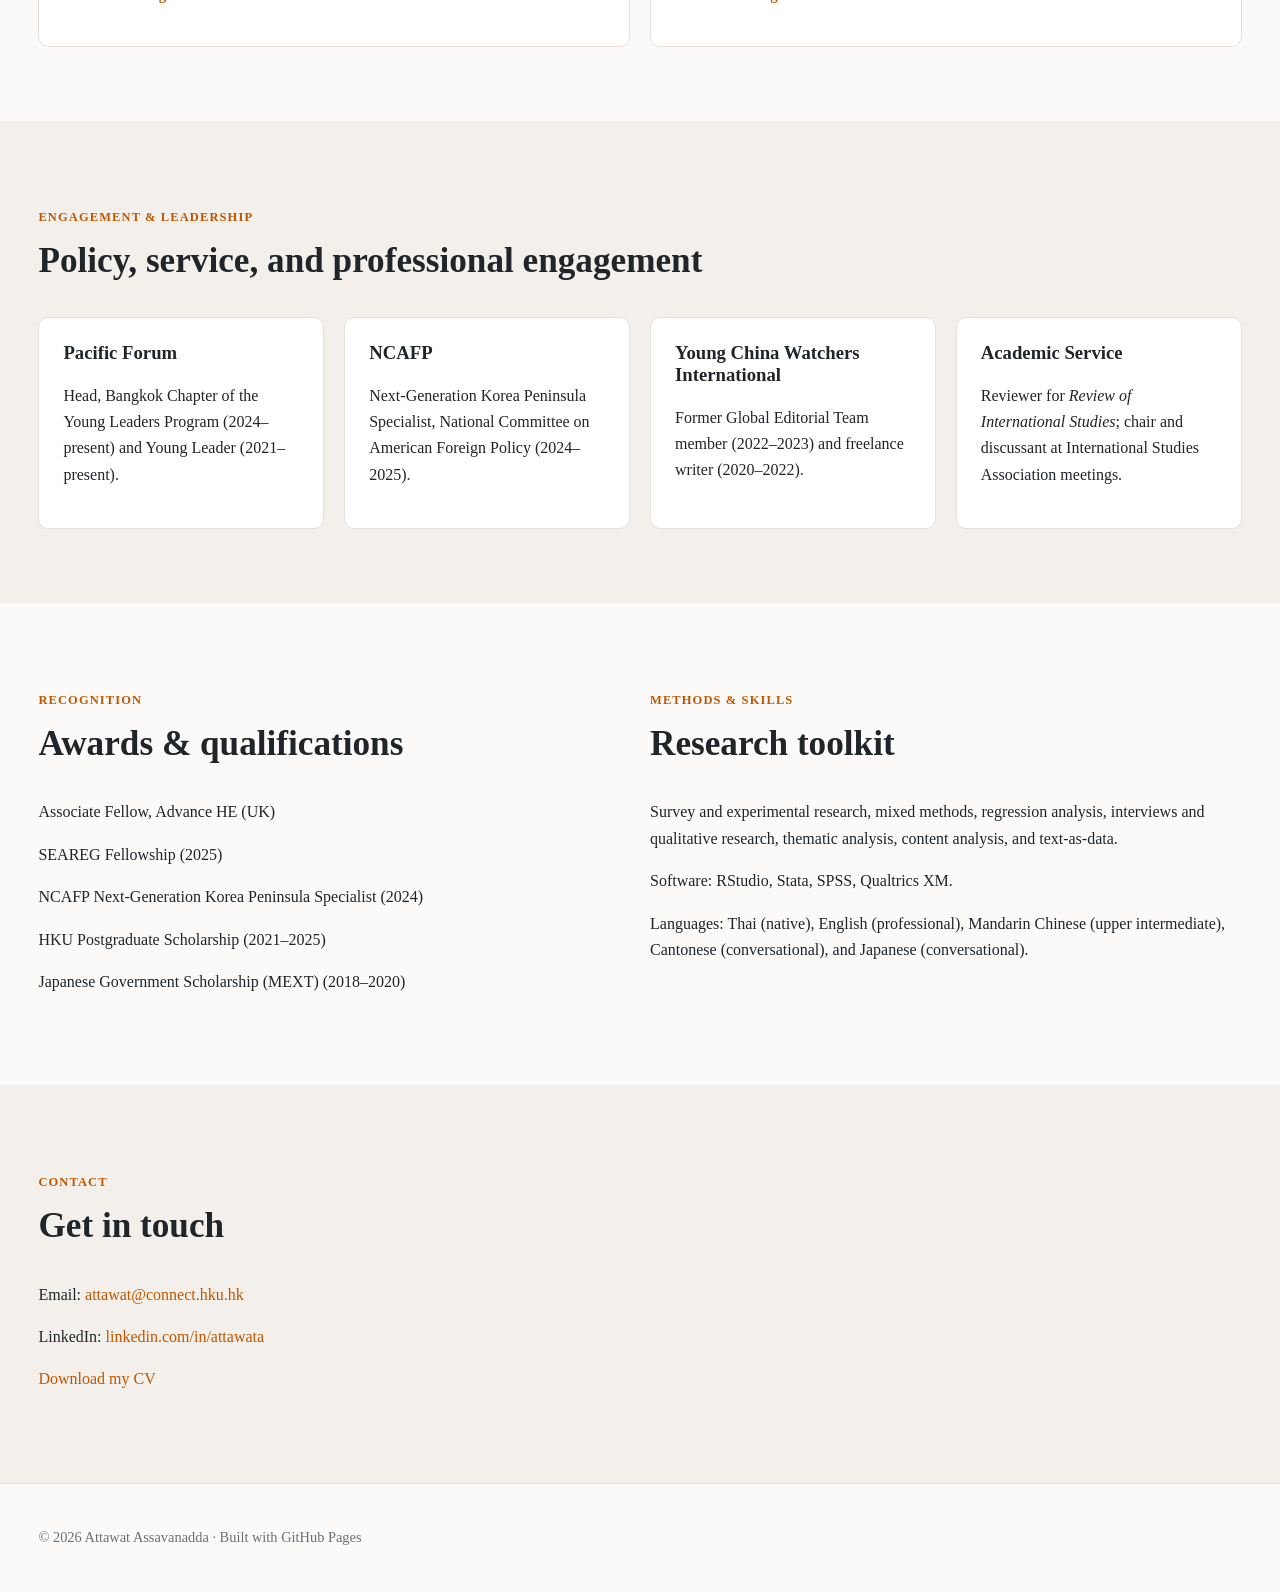
==== commit 789d7bdc: "Update name in header with full name and Chinese characters" ====
--- a/index.html
+++ b/index.html
@@ -28,7 +28,7 @@
     <div class="wrap hero-grid">
       <div>
         <p class="kicker">Political Communication · International Relations · China–Southeast Asia</p>
-        <h1>Attawat Assavanadda <span>馬臣義</span></h1>
+        <h1>Attawat Assavanadda <span>Joseph Ma Chen-Yi 馬臣義</span></h1>
         <p class="subtitle">I study China’s relations and communication with Southeast Asian societies, focusing on how identity, political psychology, and strategic communication shape public attitudes towards China.</p>
         <div class="actions">
           <a class="btn primary" href="#publications">Selected work</a>
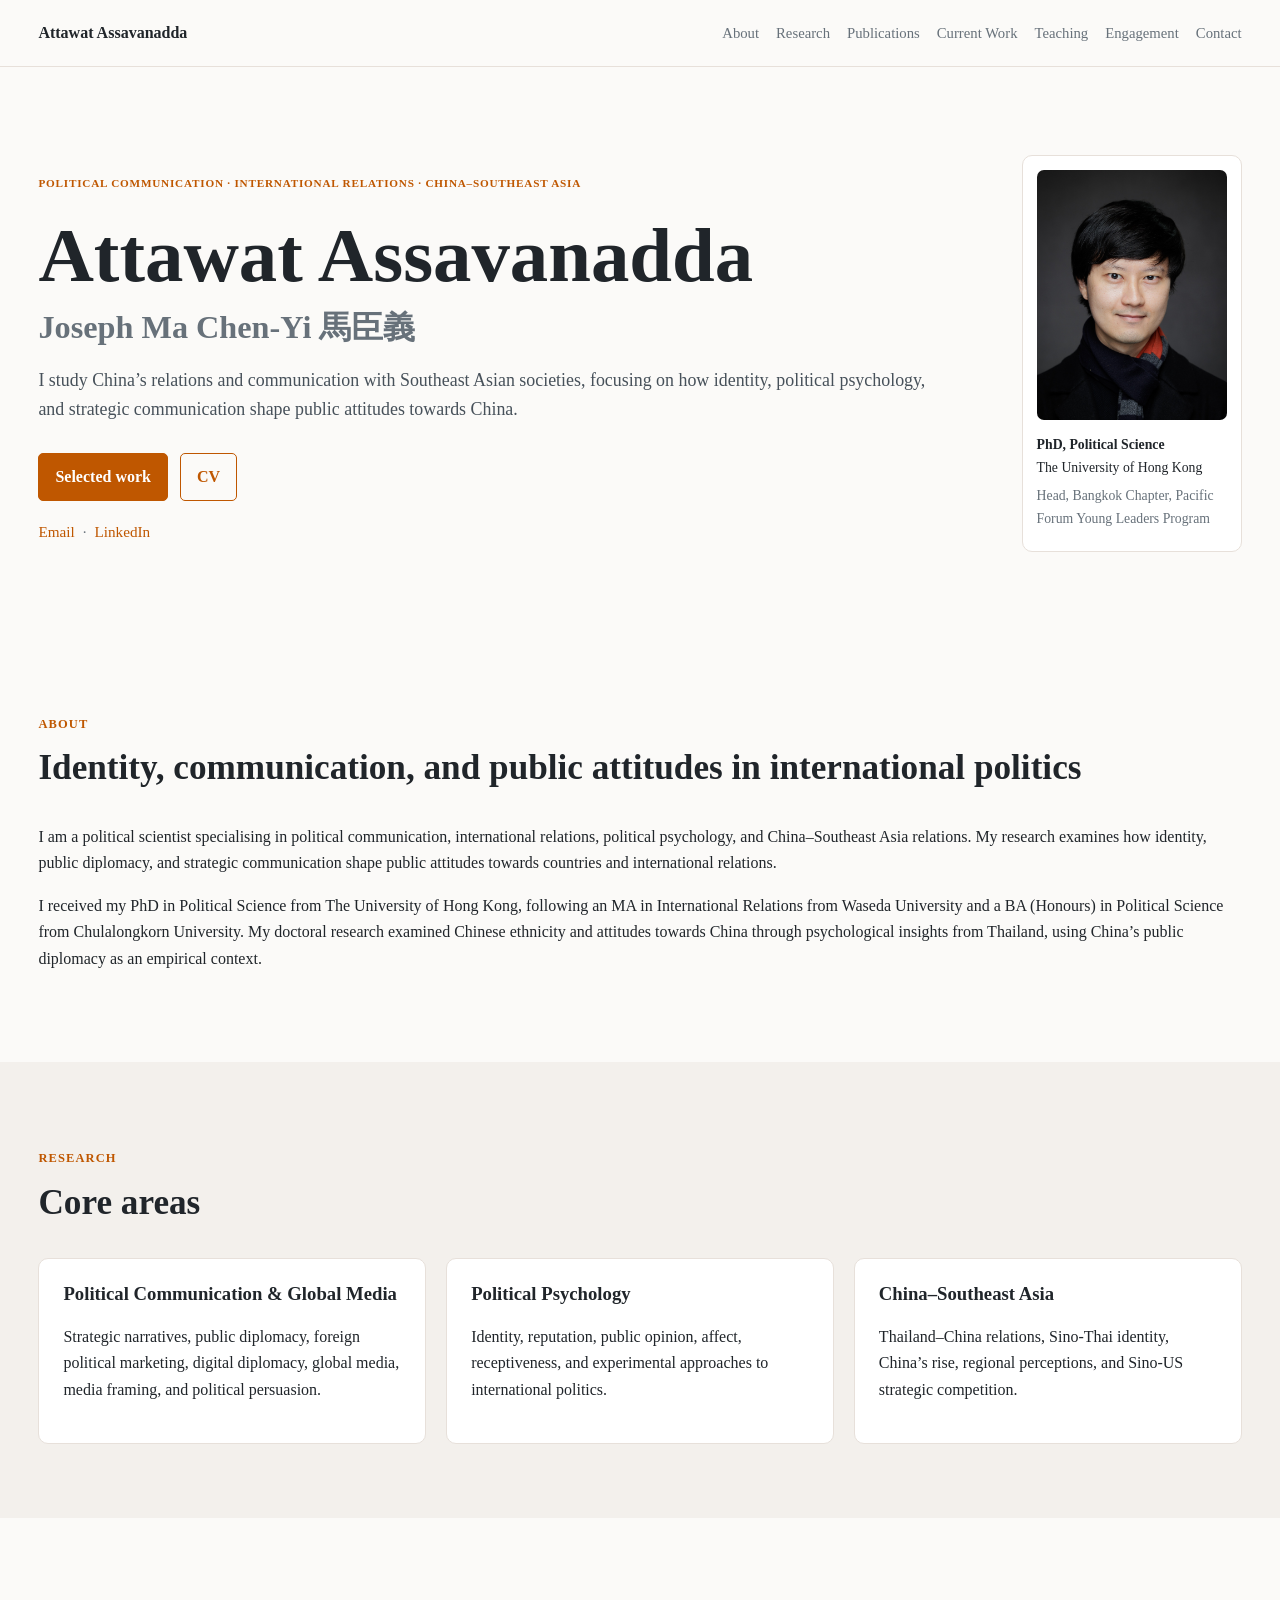
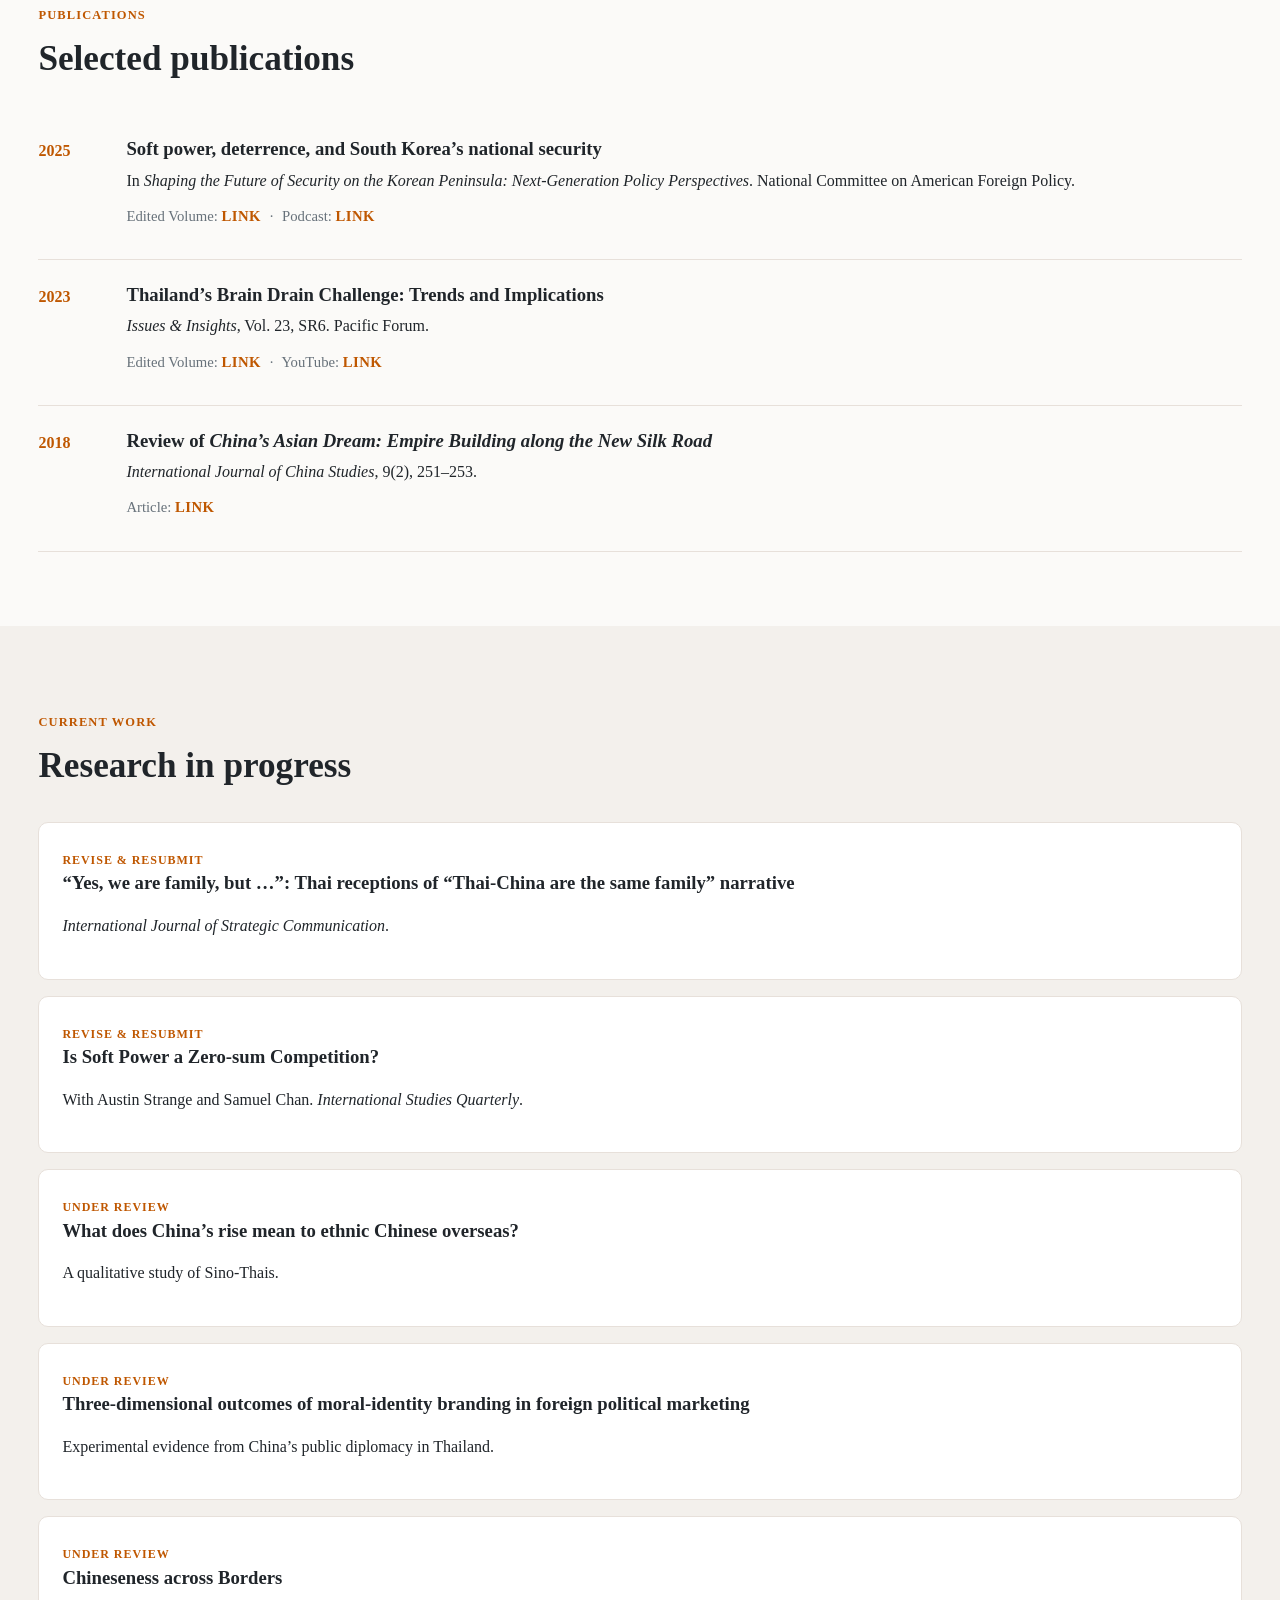
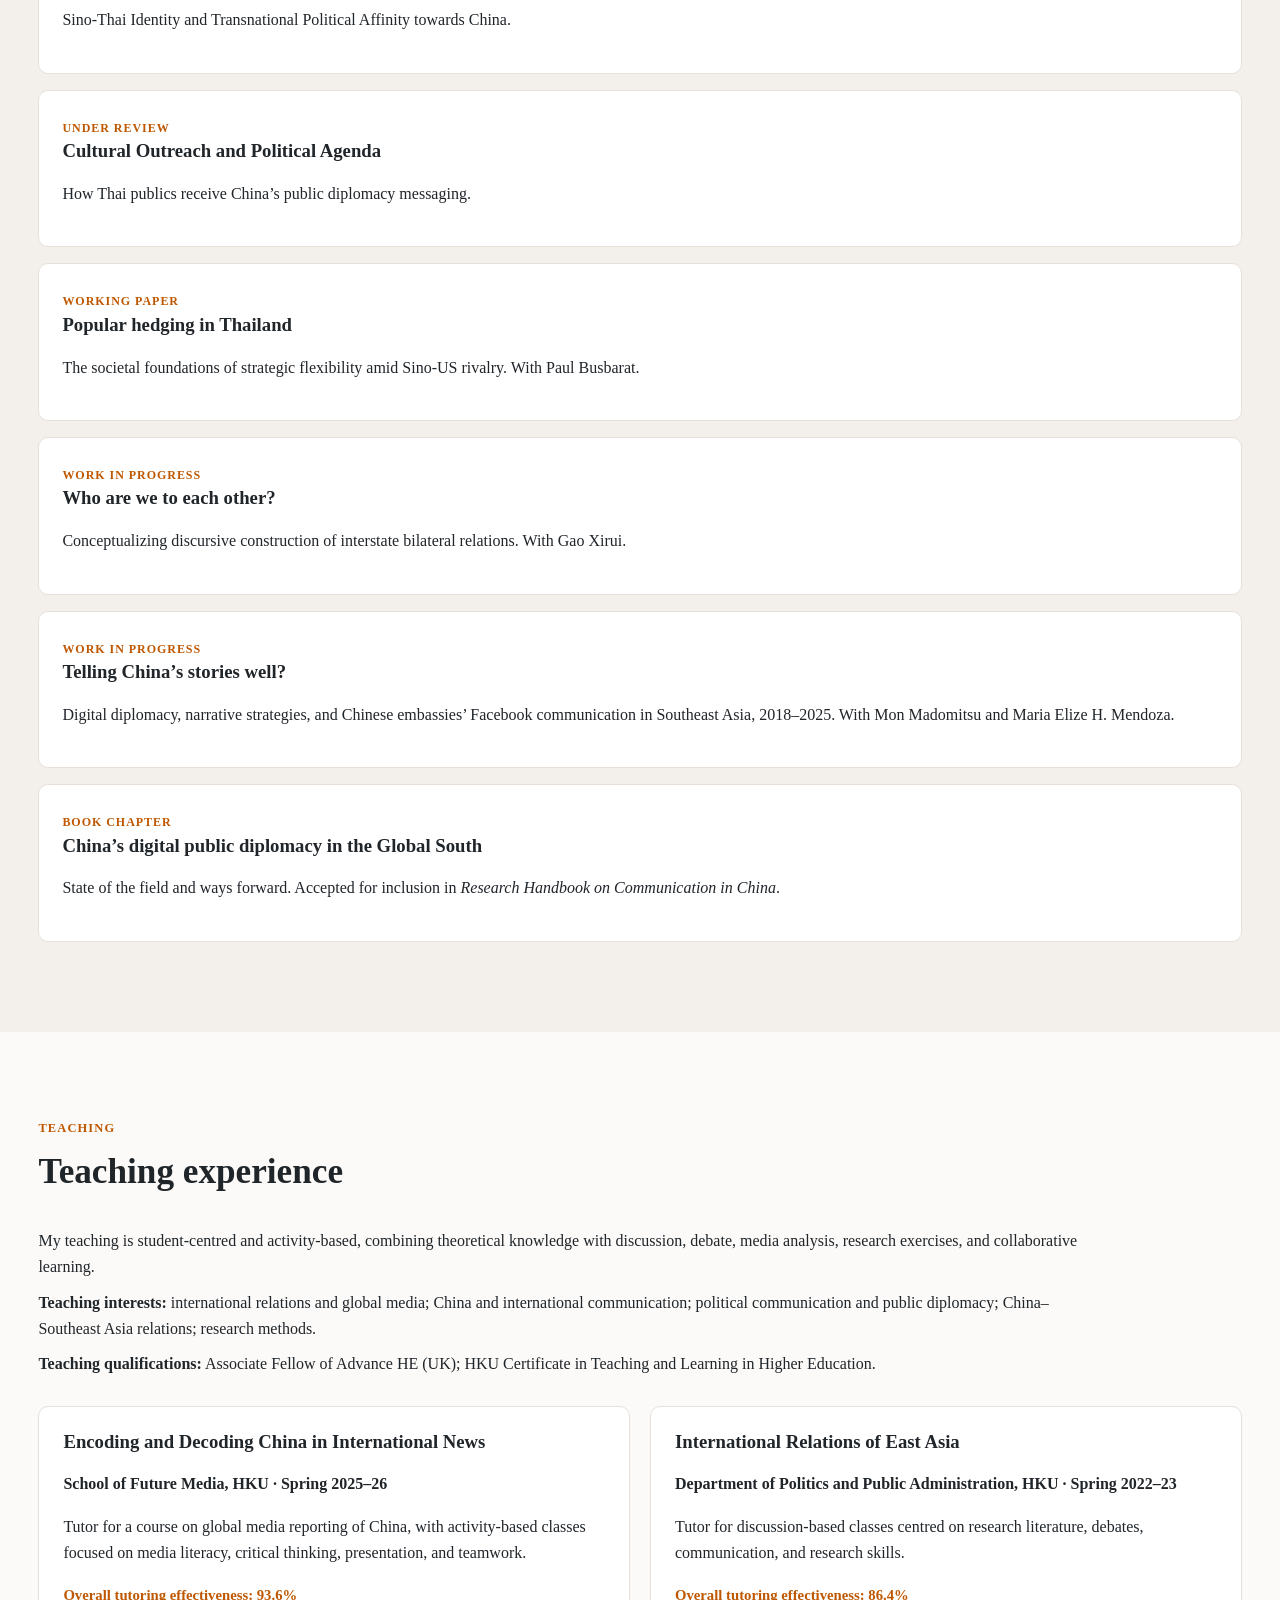
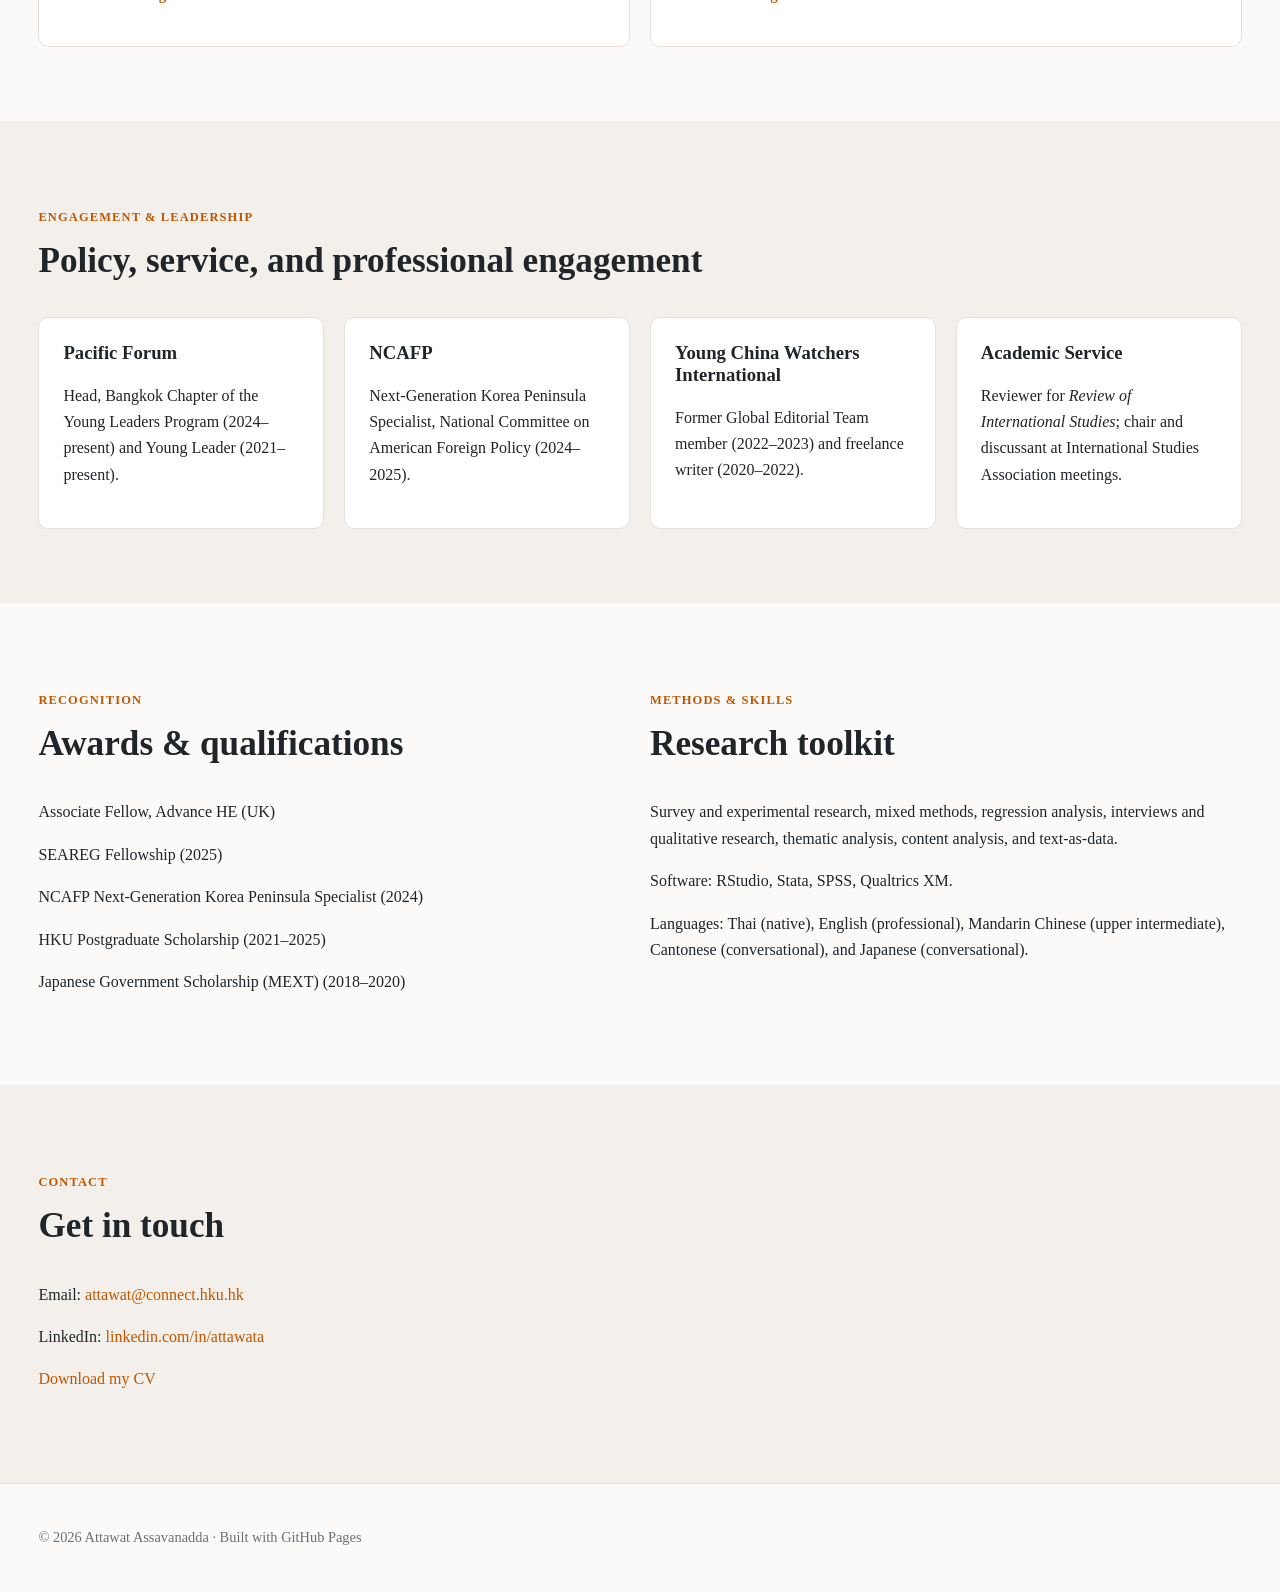
==== commit 74d96a50: "Update project status and titles in index.html" ====
--- a/index.html
+++ b/index.html
@@ -126,12 +126,12 @@
       <article class="project"><span>Revise &amp; Resubmit</span><h3>Is Soft Power a Zero-sum Competition?</h3><p>With Austin Strange and Samuel Chan. <em>International Studies Quarterly</em>.</p></article>
       <article class="project"><span>Under Review</span><h3>What does China’s rise mean to ethnic Chinese overseas?</h3><p>A qualitative study of Sino-Thais.</p></article>
       <article class="project"><span>Under Review</span><h3>Three-dimensional outcomes of moral-identity branding in foreign political marketing</h3><p>Experimental evidence from China’s public diplomacy in Thailand.</p></article>
-      <article class="project"><span>Under Review</span><h3>Hearts and minds across borders</h3><p>Chinese ethnic identity and political support for China in Thailand.</p></article>
-      <article class="project"><span>Working Paper</span><h3>Cultural Outreach and Political Agenda</h3><p>How Thai publics receive China’s public diplomacy messaging.</p></article>
+      <article class="project"><span>Under Review</span><h3>Chineseness across Borders</h3><p>Sino-Thai Identity and Transnational Political Affinity towards China.</p></article>
+      <article class="project"><span>Under Review</span><h3>Cultural Outreach and Political Agenda</h3><p>How Thai publics receive China’s public diplomacy messaging.</p></article>
       <article class="project"><span>Working Paper</span><h3>Popular hedging in Thailand</h3><p>The societal foundations of strategic flexibility amid Sino-US rivalry. With Paul Busbarat.</p></article>
       <article class="project"><span>Work in Progress</span><h3>Who are we to each other?</h3><p>Conceptualizing discursive construction of interstate bilateral relations. With Gao Xirui.</p></article>
       <article class="project"><span>Work in Progress</span><h3>Telling China’s stories well?</h3><p>Digital diplomacy, narrative strategies, and Chinese embassies’ Facebook communication in Southeast Asia, 2018–2025. With Mon Madomitsu and Maria Elize H. Mendoza.</p></article>
-      <article class="project"><span>Book Chapter Proposal</span><h3>China’s digital public diplomacy in the Global South</h3><p>State of the field and ways forward. Proposal submitted for the <em>Research Handbook on Communication in China</em>.</p></article>
+      <article class="project"><span>Book Chapter</span><h3>China’s digital public diplomacy in the Global South</h3><p>State of the field and ways forward. Accepted for inclusion in <em>Research Handbook on Communication in China</em>.</p></article>
     </div>
   </section>
 
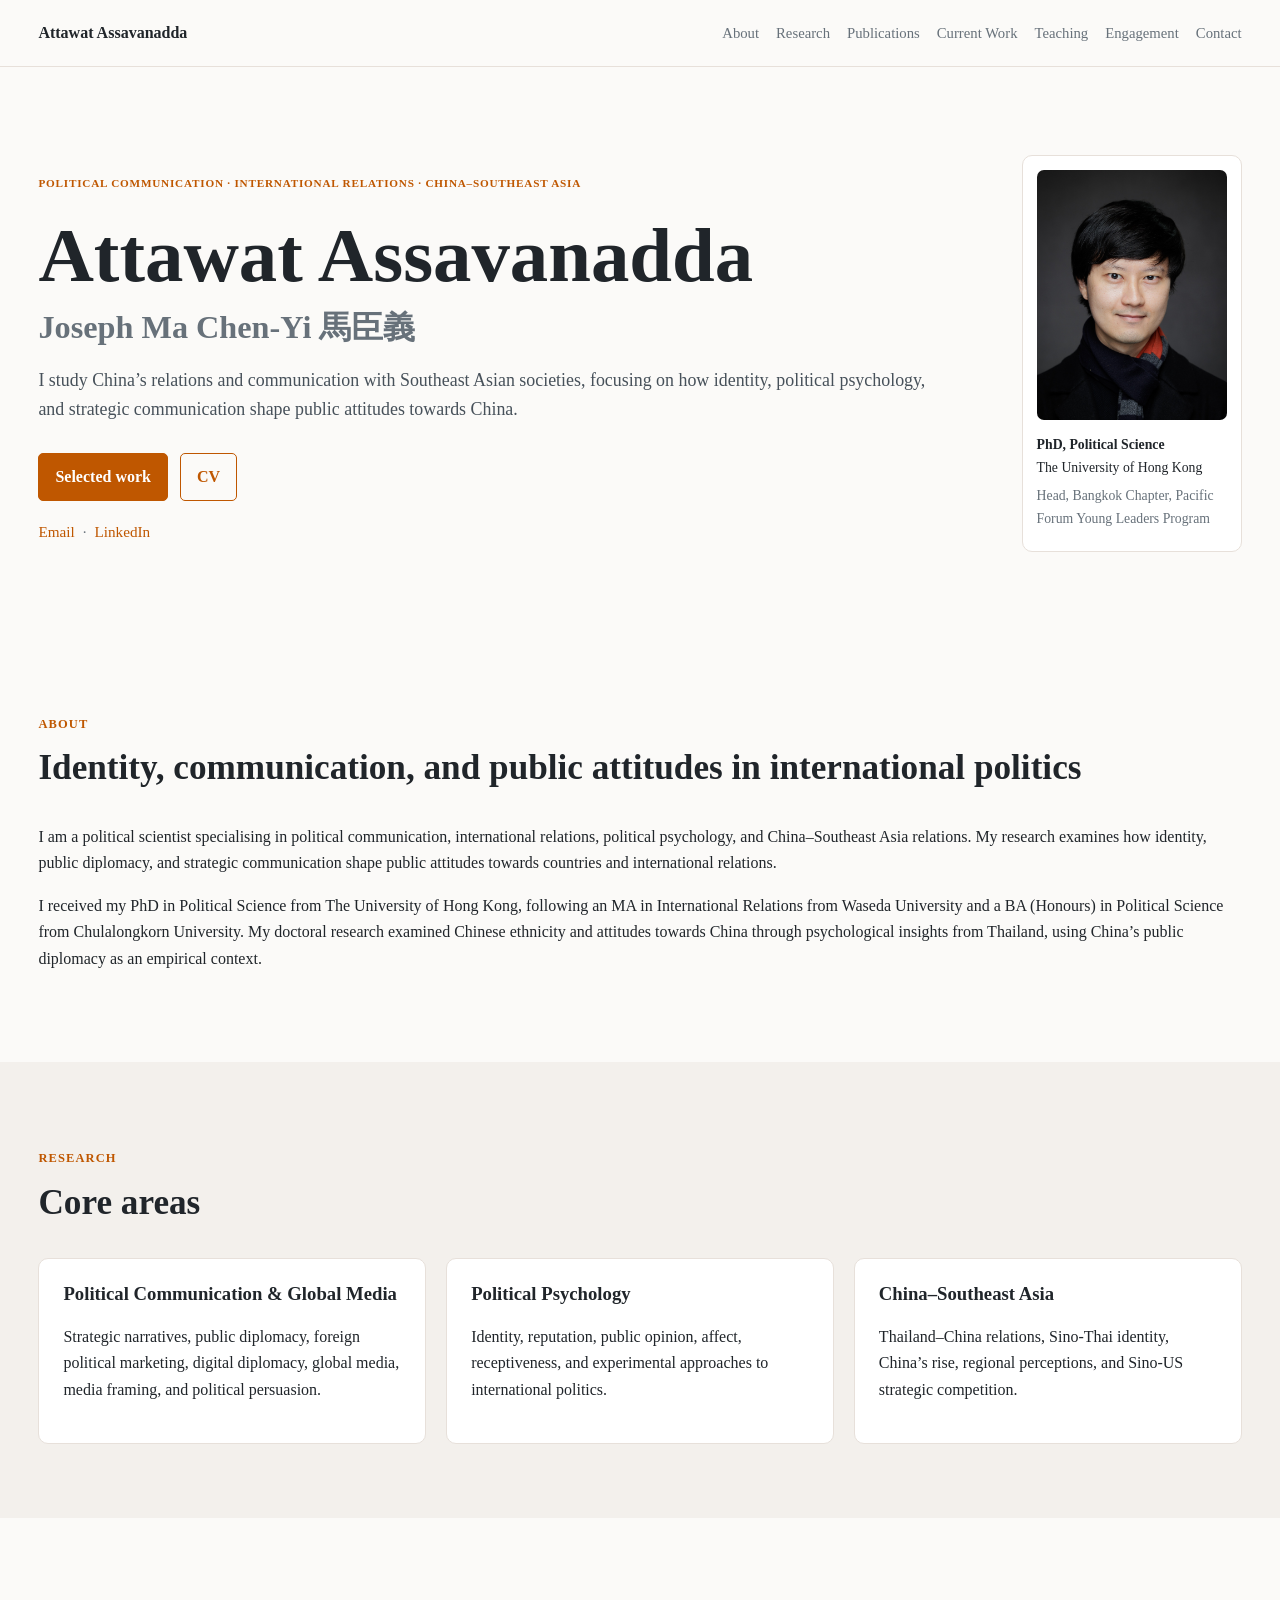
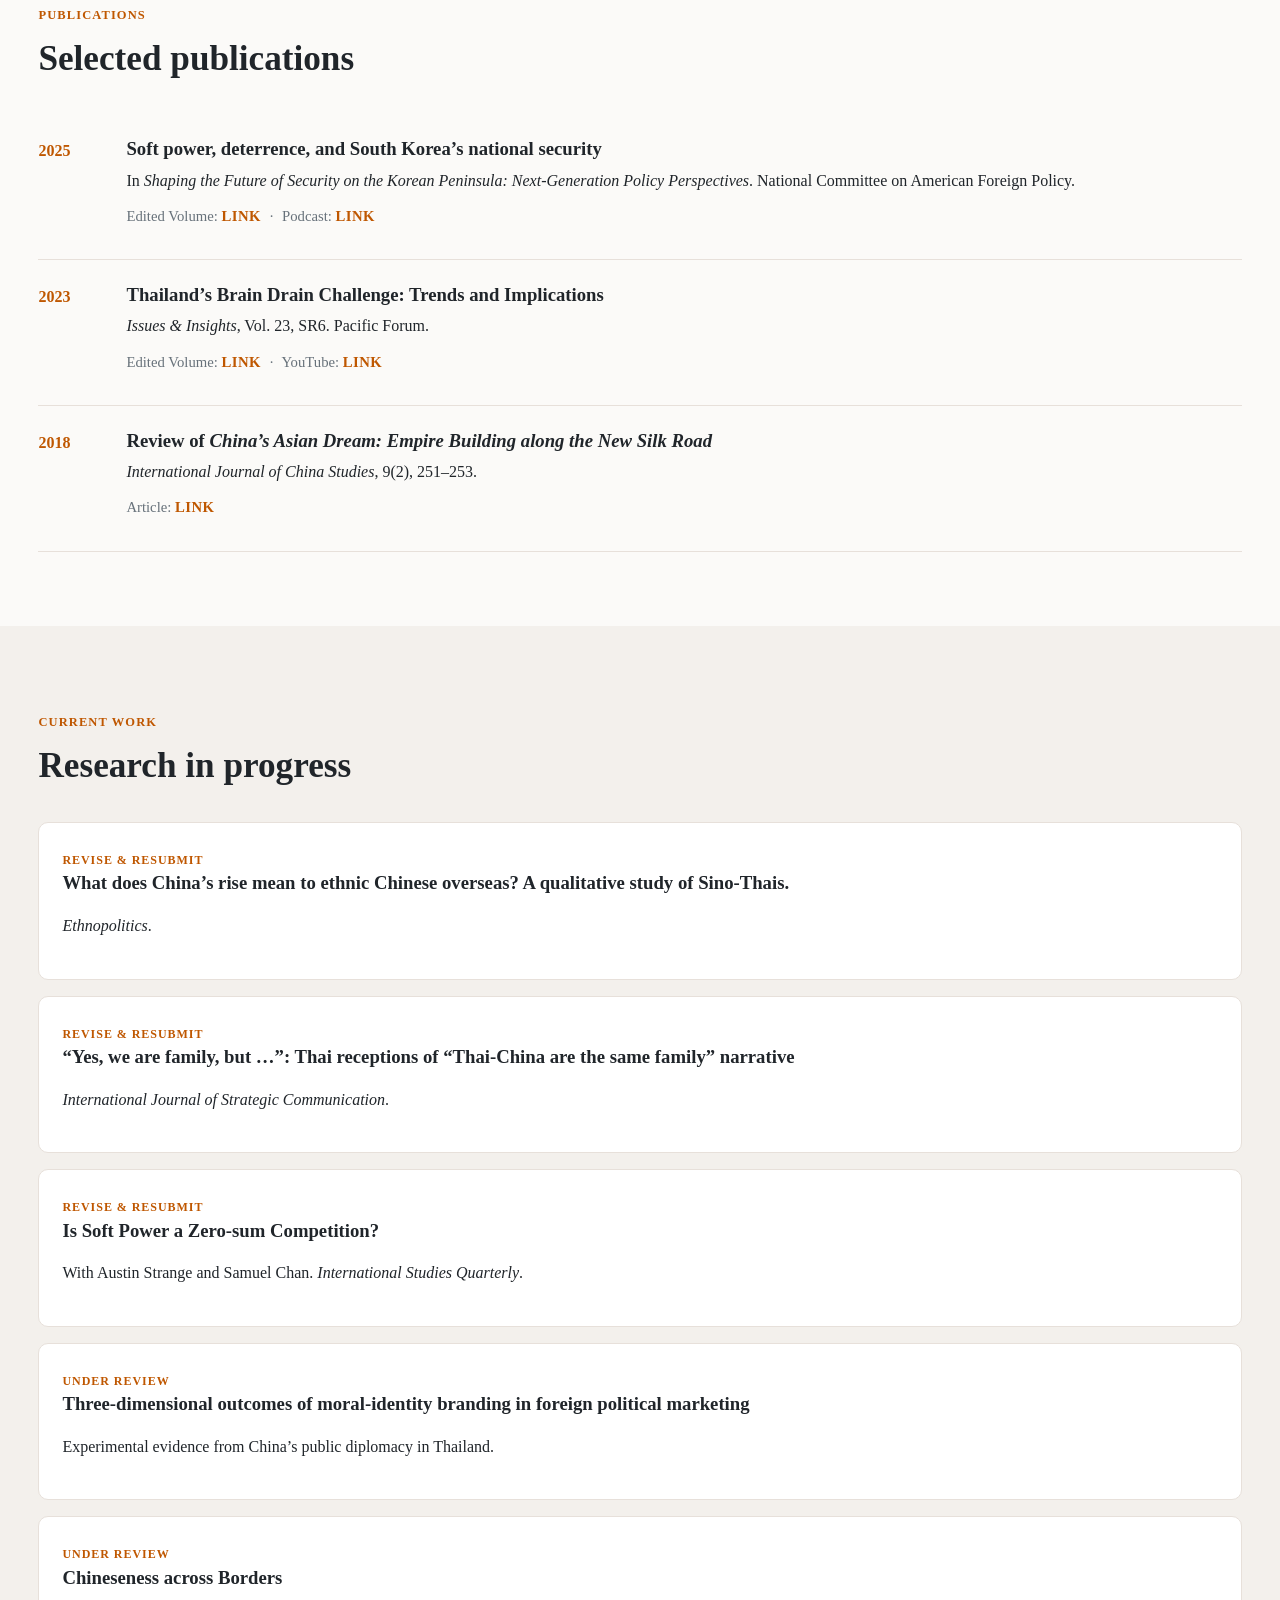
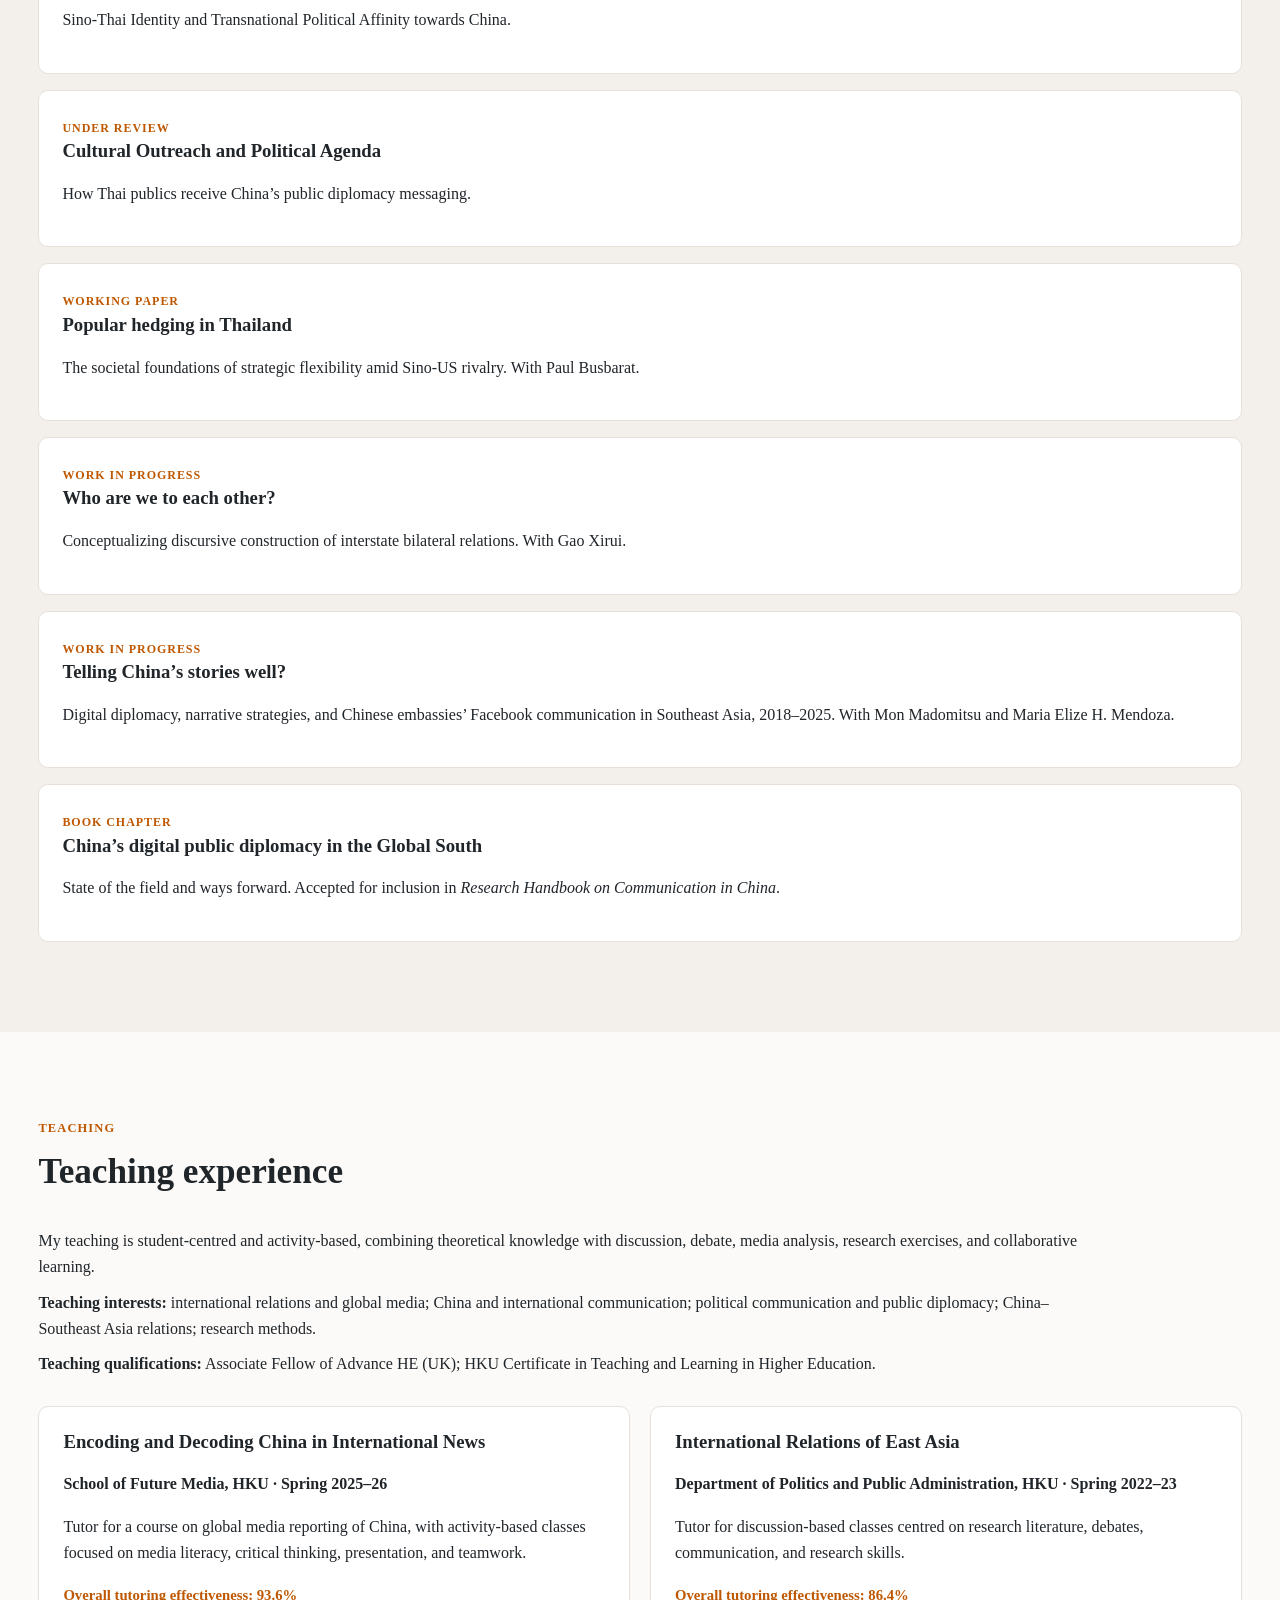
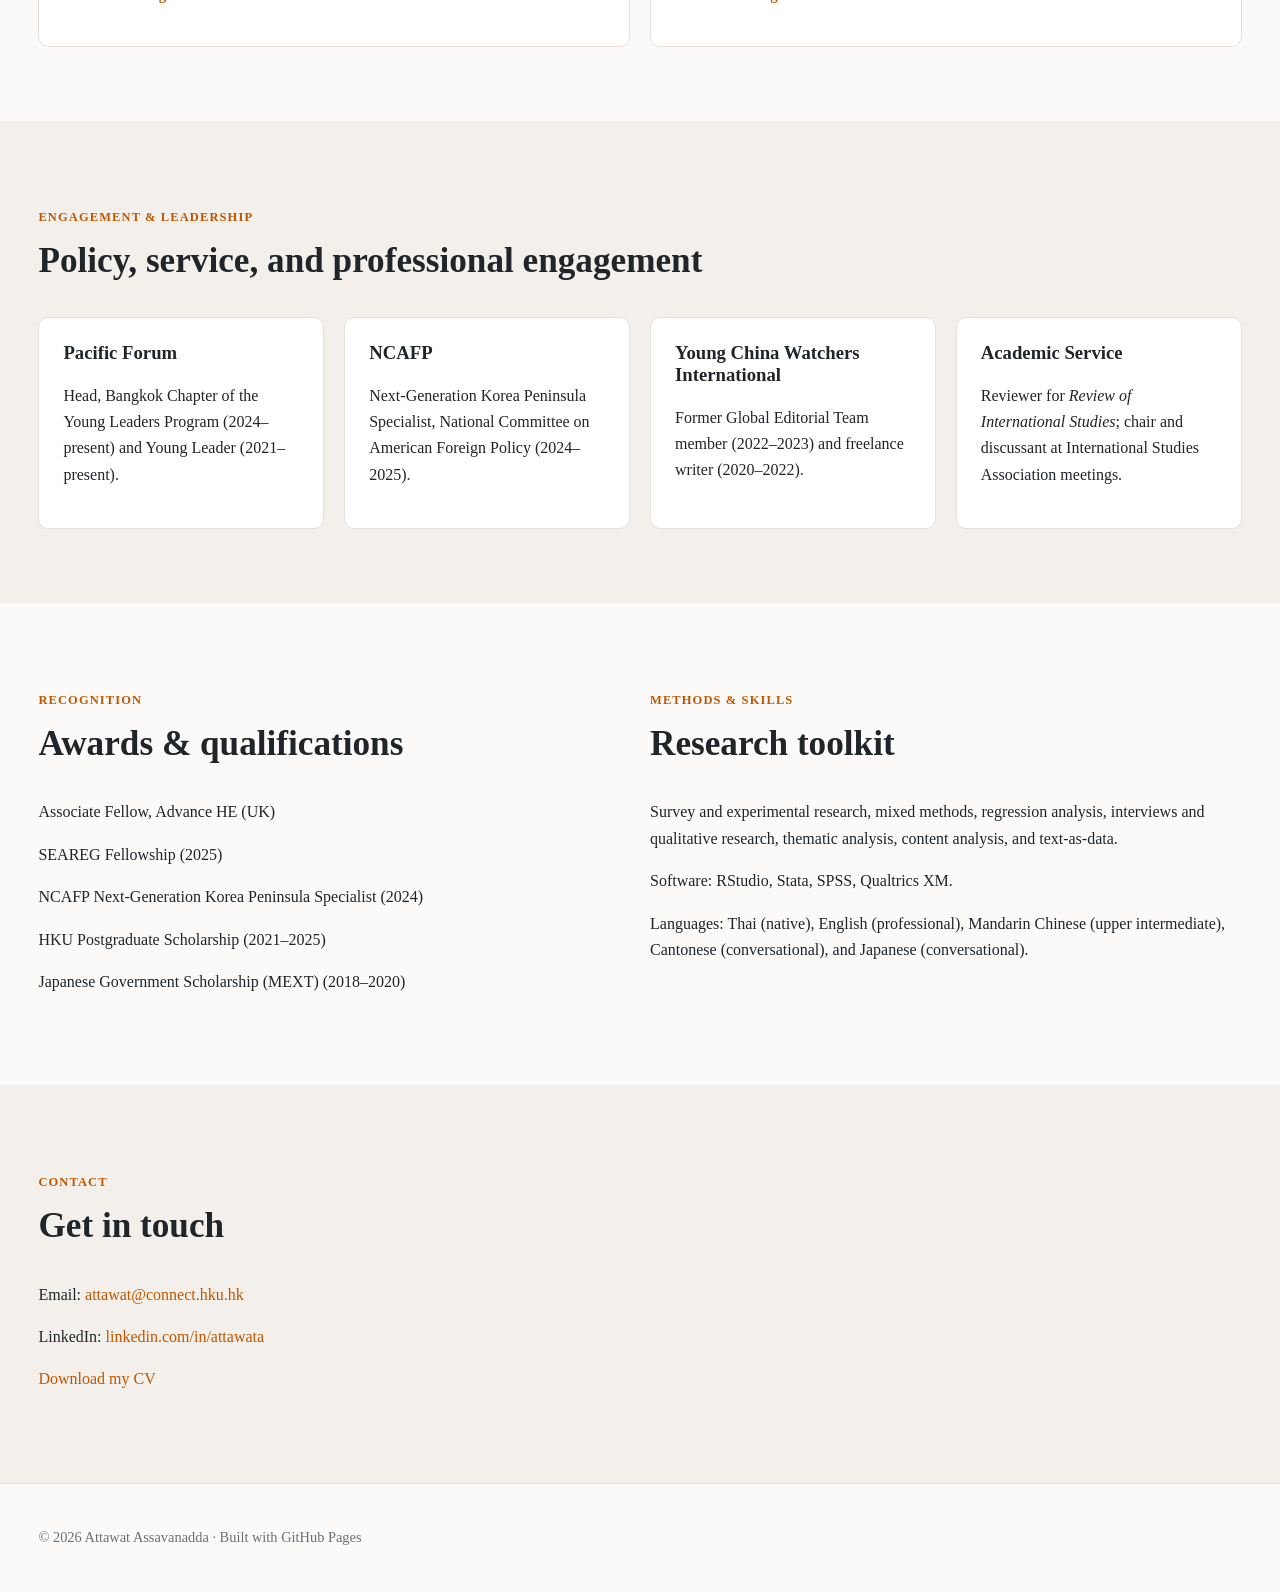
==== commit 33391d17: "Remove article under review from projects section Removed an article under review about China's rise" ====
--- a/index.html
+++ b/index.html
@@ -122,9 +122,9 @@
     <div class="wrap narrow">
       <p class="section-label">Current Work</p>
       <h2>Research in progress</h2>
+      <article class="project"><span>Revise &amp; Resubmit</span><h3>What does China’s rise mean to ethnic Chinese overseas? A qualitative study of Sino-Thais.</h3><p><em>Ethnopolitics</em>.</p></article>
       <article class="project"><span>Revise &amp; Resubmit</span><h3>“Yes, we are family, but …”: Thai receptions of “Thai-China are the same family” narrative</h3><p><em>International Journal of Strategic Communication</em>.</p></article>
       <article class="project"><span>Revise &amp; Resubmit</span><h3>Is Soft Power a Zero-sum Competition?</h3><p>With Austin Strange and Samuel Chan. <em>International Studies Quarterly</em>.</p></article>
-      <article class="project"><span>Under Review</span><h3>What does China’s rise mean to ethnic Chinese overseas?</h3><p>A qualitative study of Sino-Thais.</p></article>
       <article class="project"><span>Under Review</span><h3>Three-dimensional outcomes of moral-identity branding in foreign political marketing</h3><p>Experimental evidence from China’s public diplomacy in Thailand.</p></article>
       <article class="project"><span>Under Review</span><h3>Chineseness across Borders</h3><p>Sino-Thai Identity and Transnational Political Affinity towards China.</p></article>
       <article class="project"><span>Under Review</span><h3>Cultural Outreach and Political Agenda</h3><p>How Thai publics receive China’s public diplomacy messaging.</p></article>
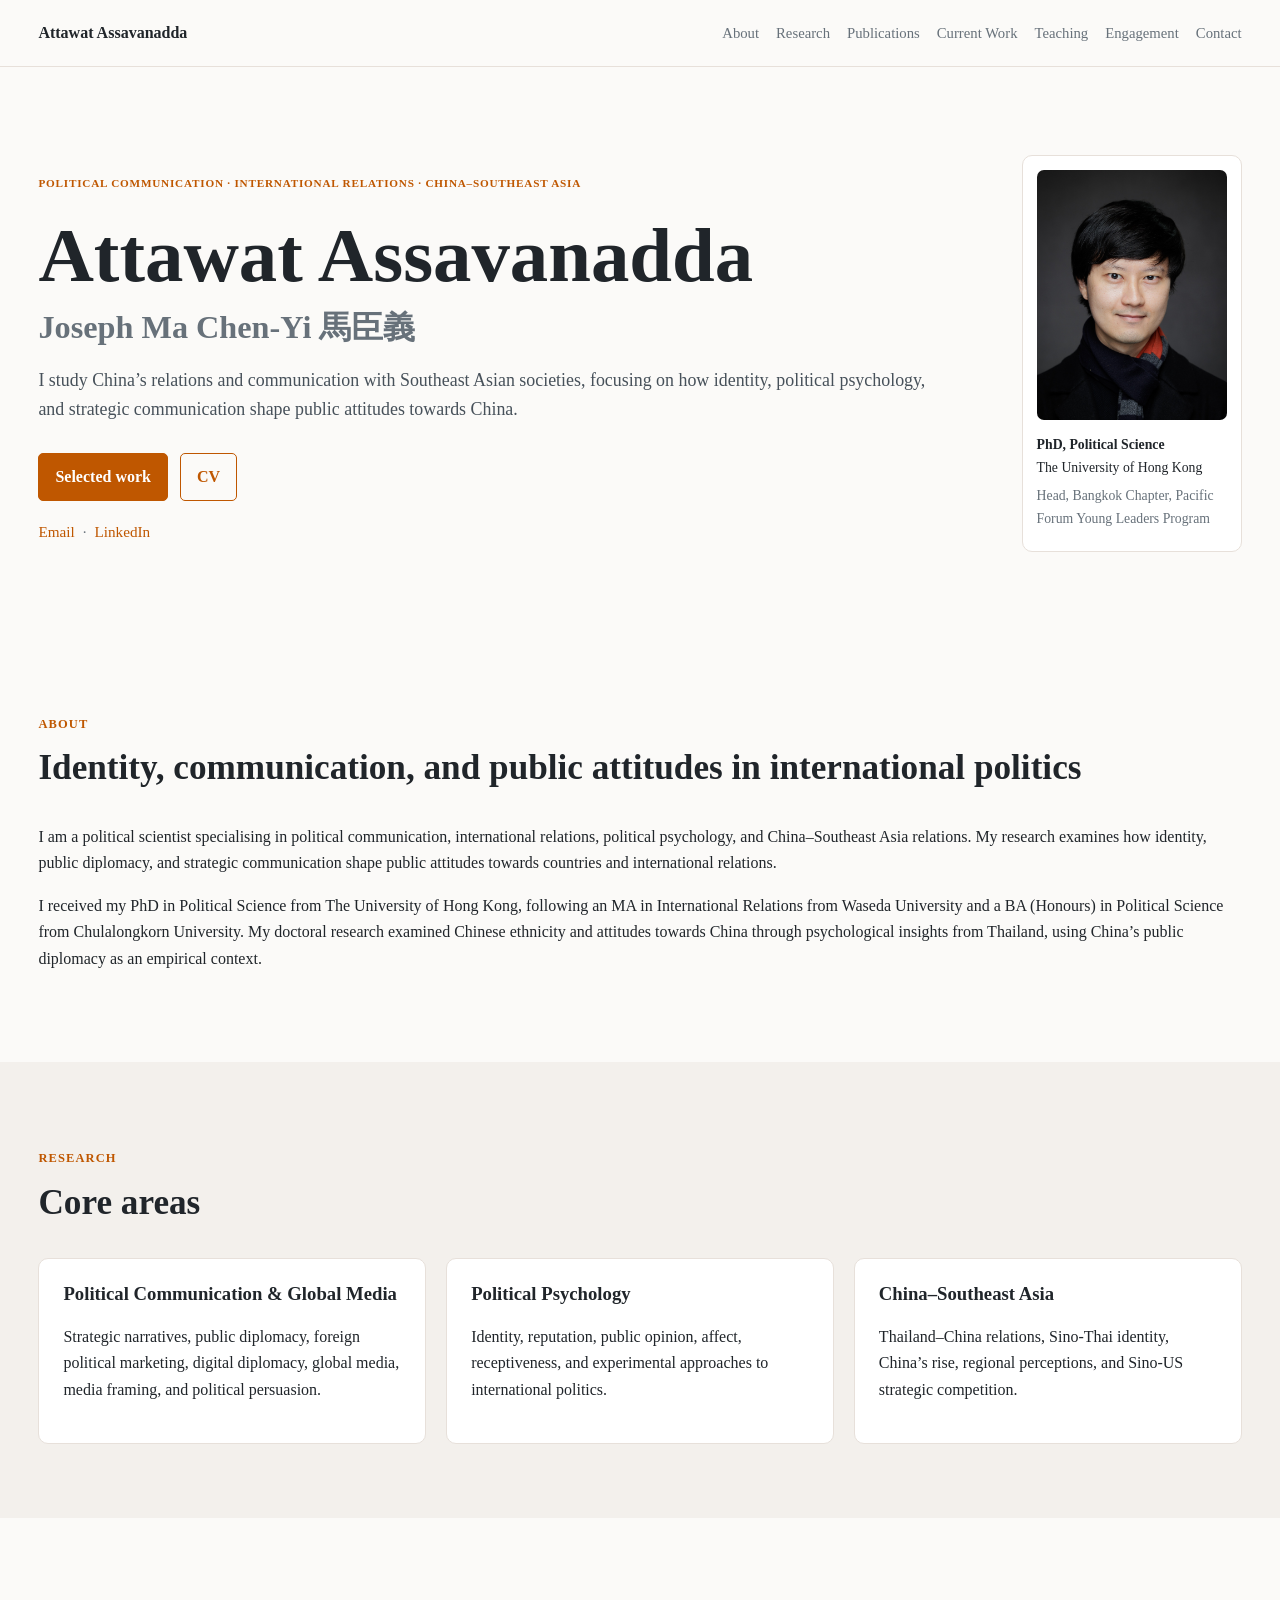
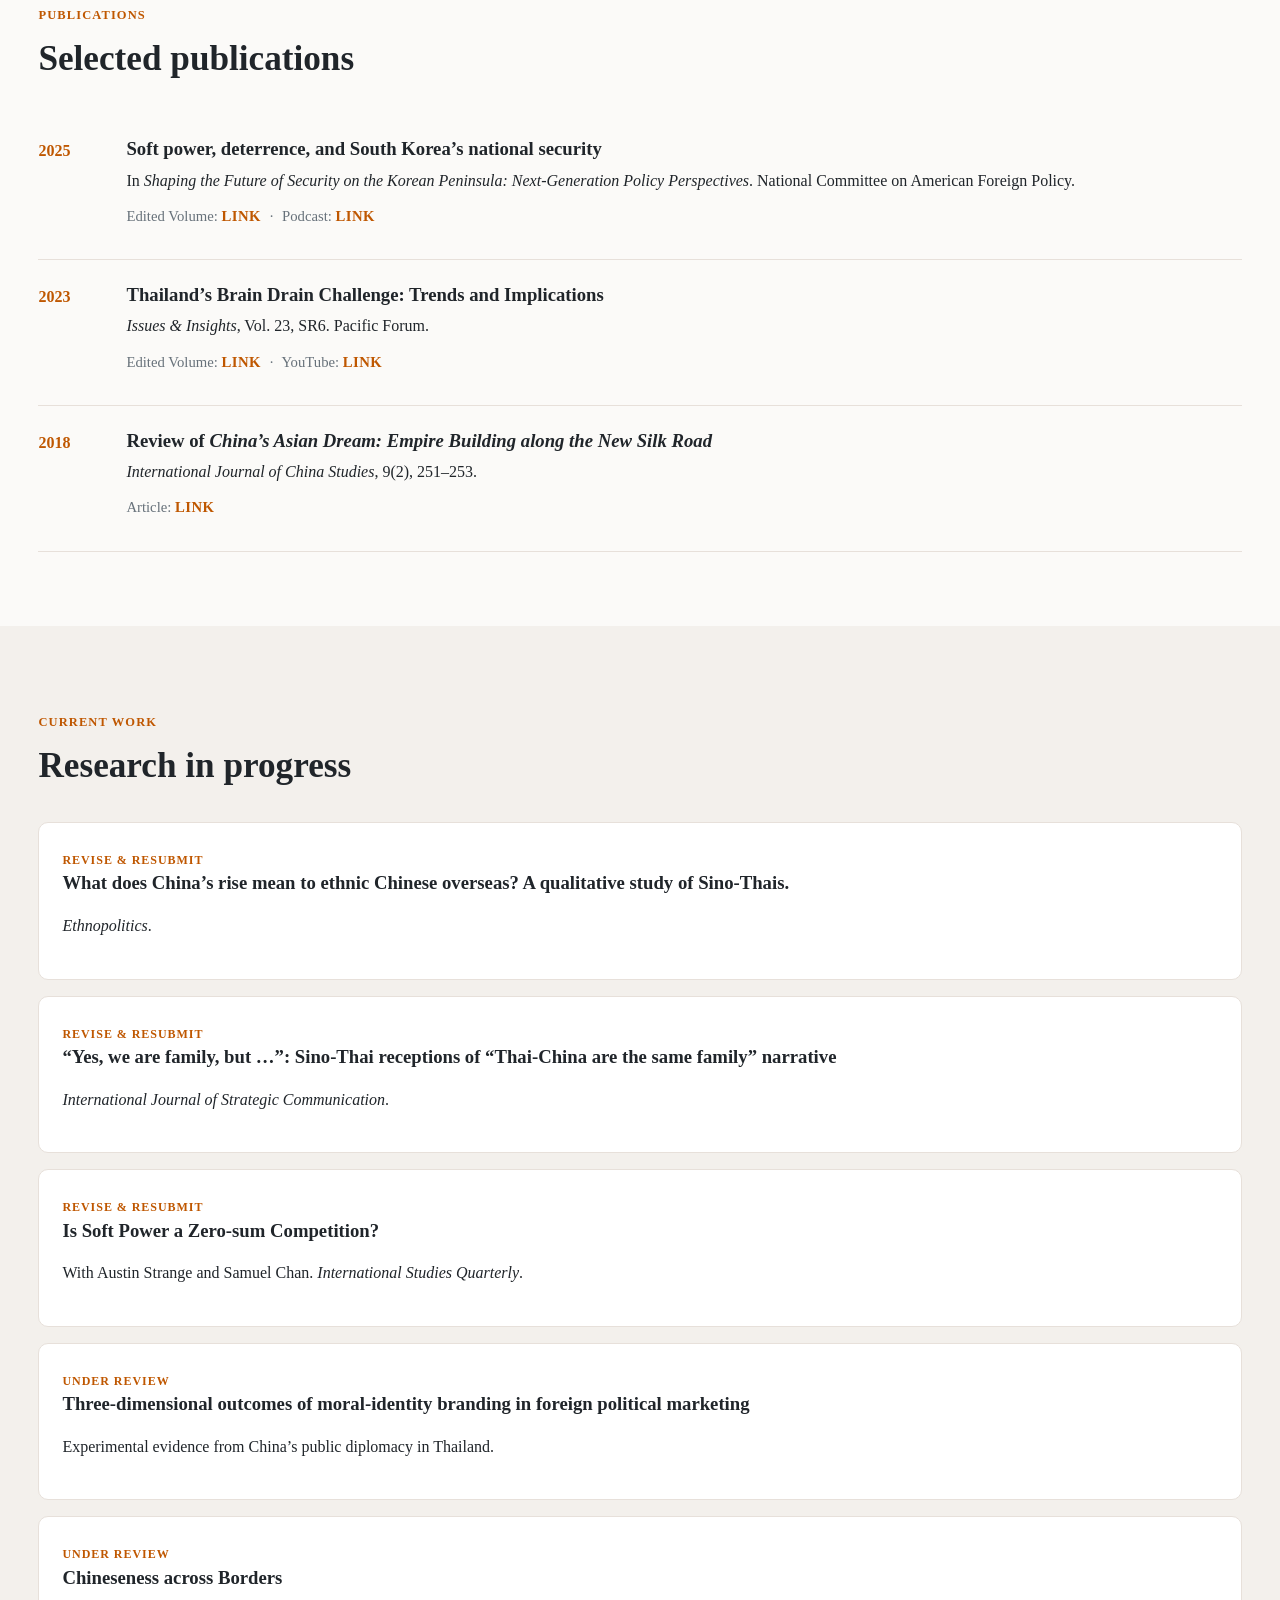
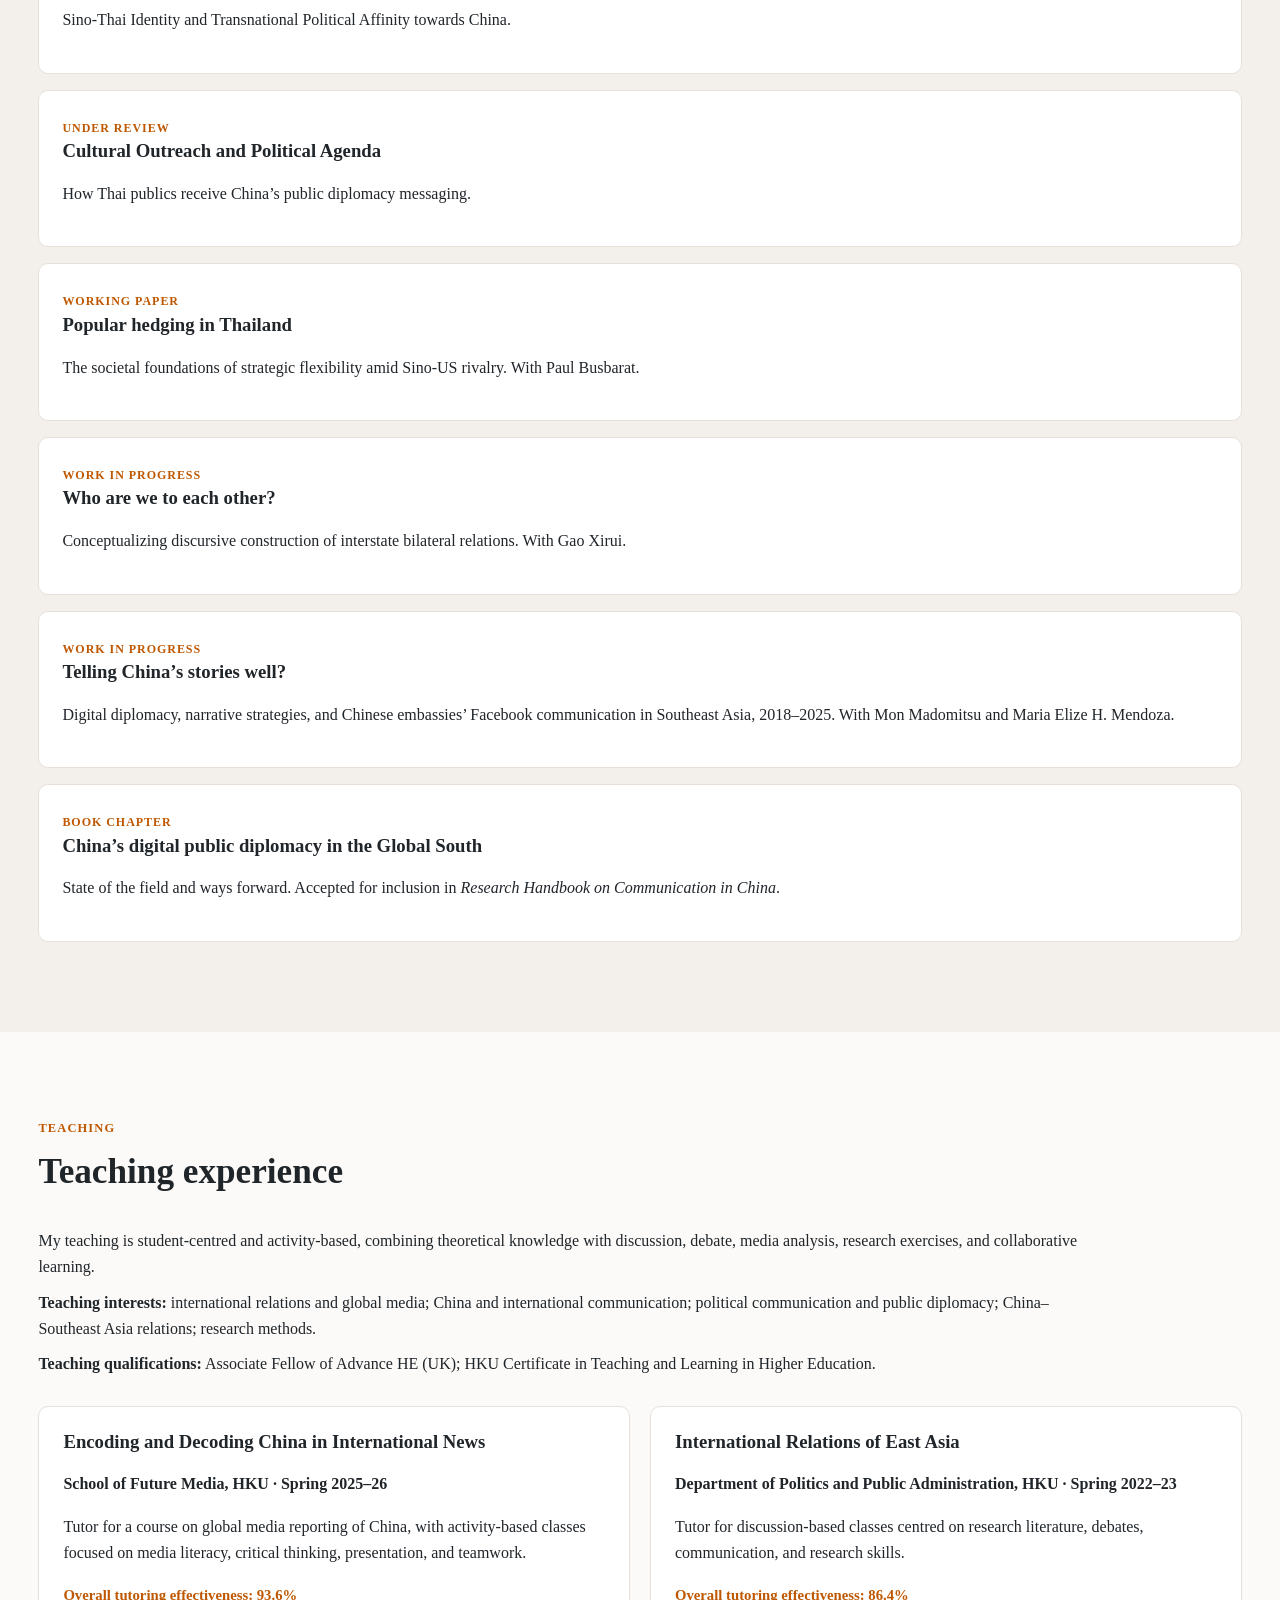
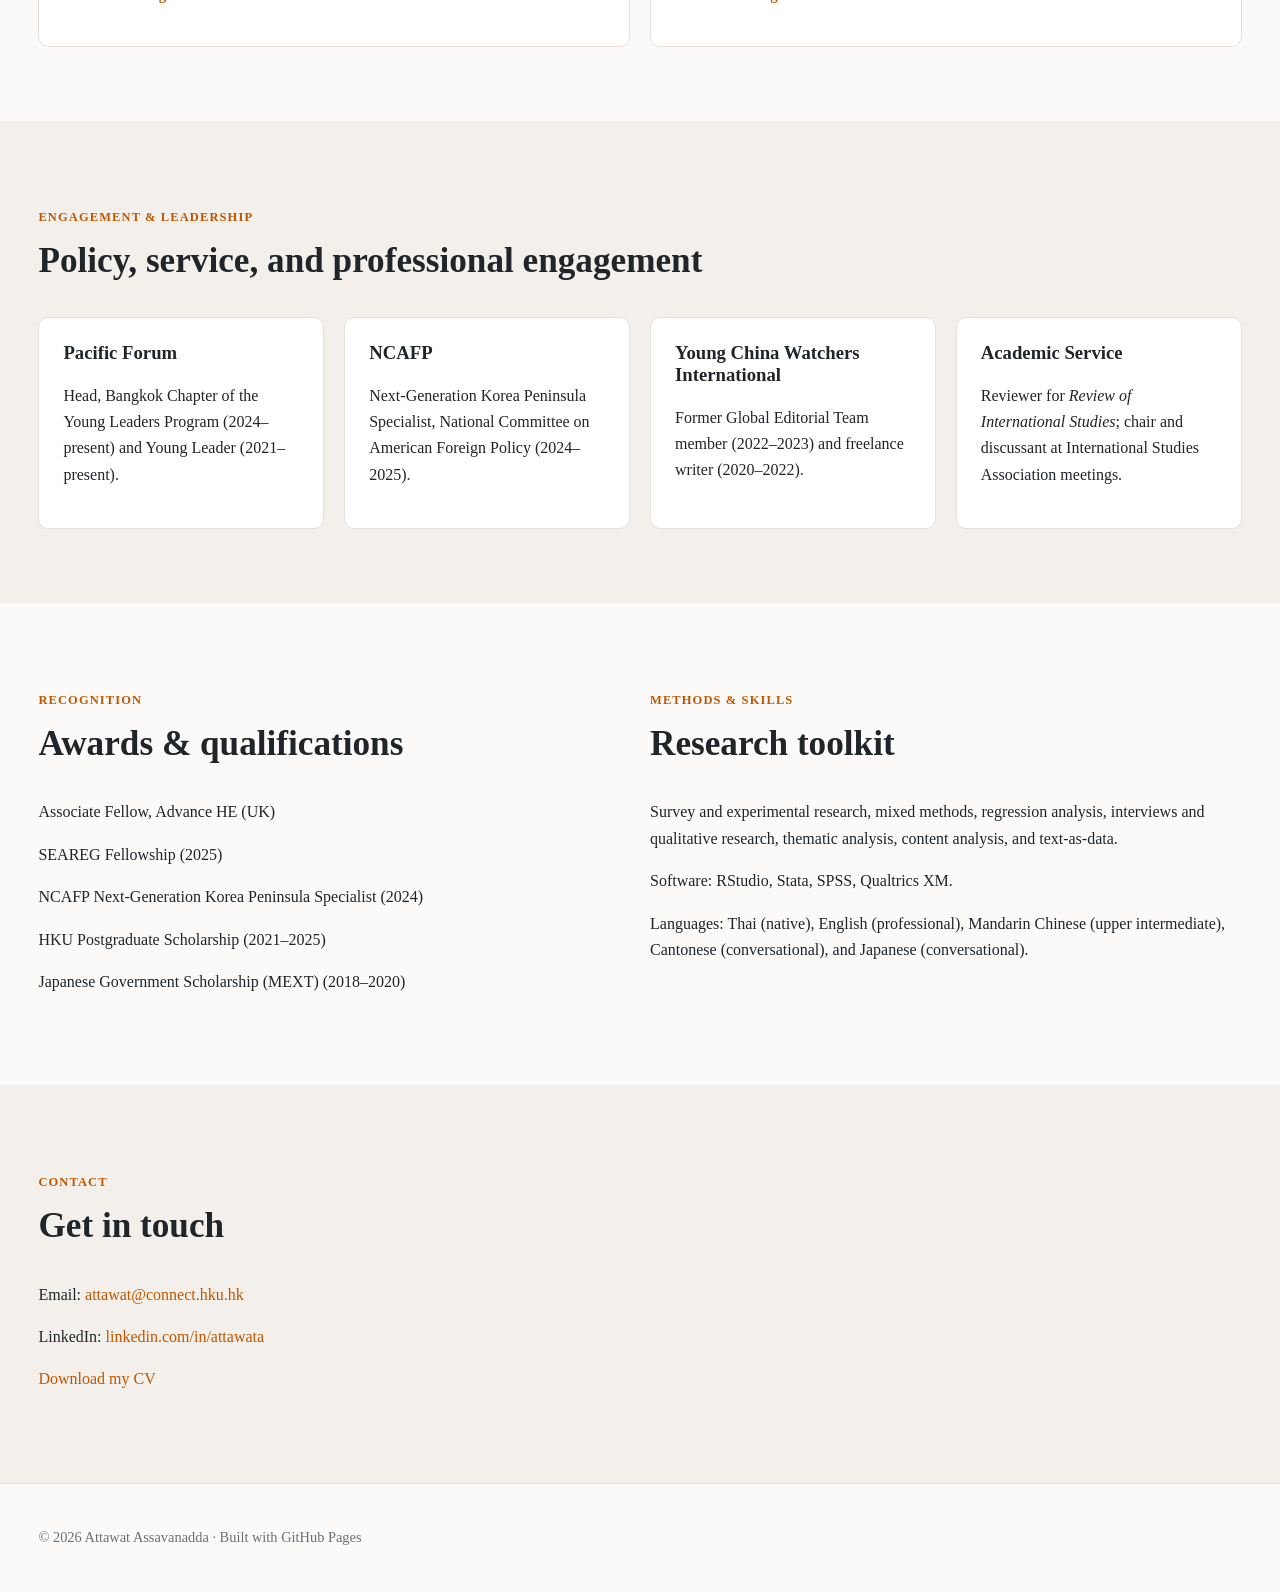
==== commit ff136e88: "Update index.html" ====
--- a/index.html
+++ b/index.html
@@ -123,7 +123,7 @@
       <p class="section-label">Current Work</p>
       <h2>Research in progress</h2>
       <article class="project"><span>Revise &amp; Resubmit</span><h3>What does China’s rise mean to ethnic Chinese overseas? A qualitative study of Sino-Thais.</h3><p><em>Ethnopolitics</em>.</p></article>
-      <article class="project"><span>Revise &amp; Resubmit</span><h3>“Yes, we are family, but …”: Thai receptions of “Thai-China are the same family” narrative</h3><p><em>International Journal of Strategic Communication</em>.</p></article>
+      <article class="project"><span>Revise &amp; Resubmit</span><h3>“Yes, we are family, but …”: Sino-Thai receptions of “Thai-China are the same family” narrative</h3><p><em>International Journal of Strategic Communication</em>.</p></article>
       <article class="project"><span>Revise &amp; Resubmit</span><h3>Is Soft Power a Zero-sum Competition?</h3><p>With Austin Strange and Samuel Chan. <em>International Studies Quarterly</em>.</p></article>
       <article class="project"><span>Under Review</span><h3>Three-dimensional outcomes of moral-identity branding in foreign political marketing</h3><p>Experimental evidence from China’s public diplomacy in Thailand.</p></article>
       <article class="project"><span>Under Review</span><h3>Chineseness across Borders</h3><p>Sino-Thai Identity and Transnational Political Affinity towards China.</p></article>
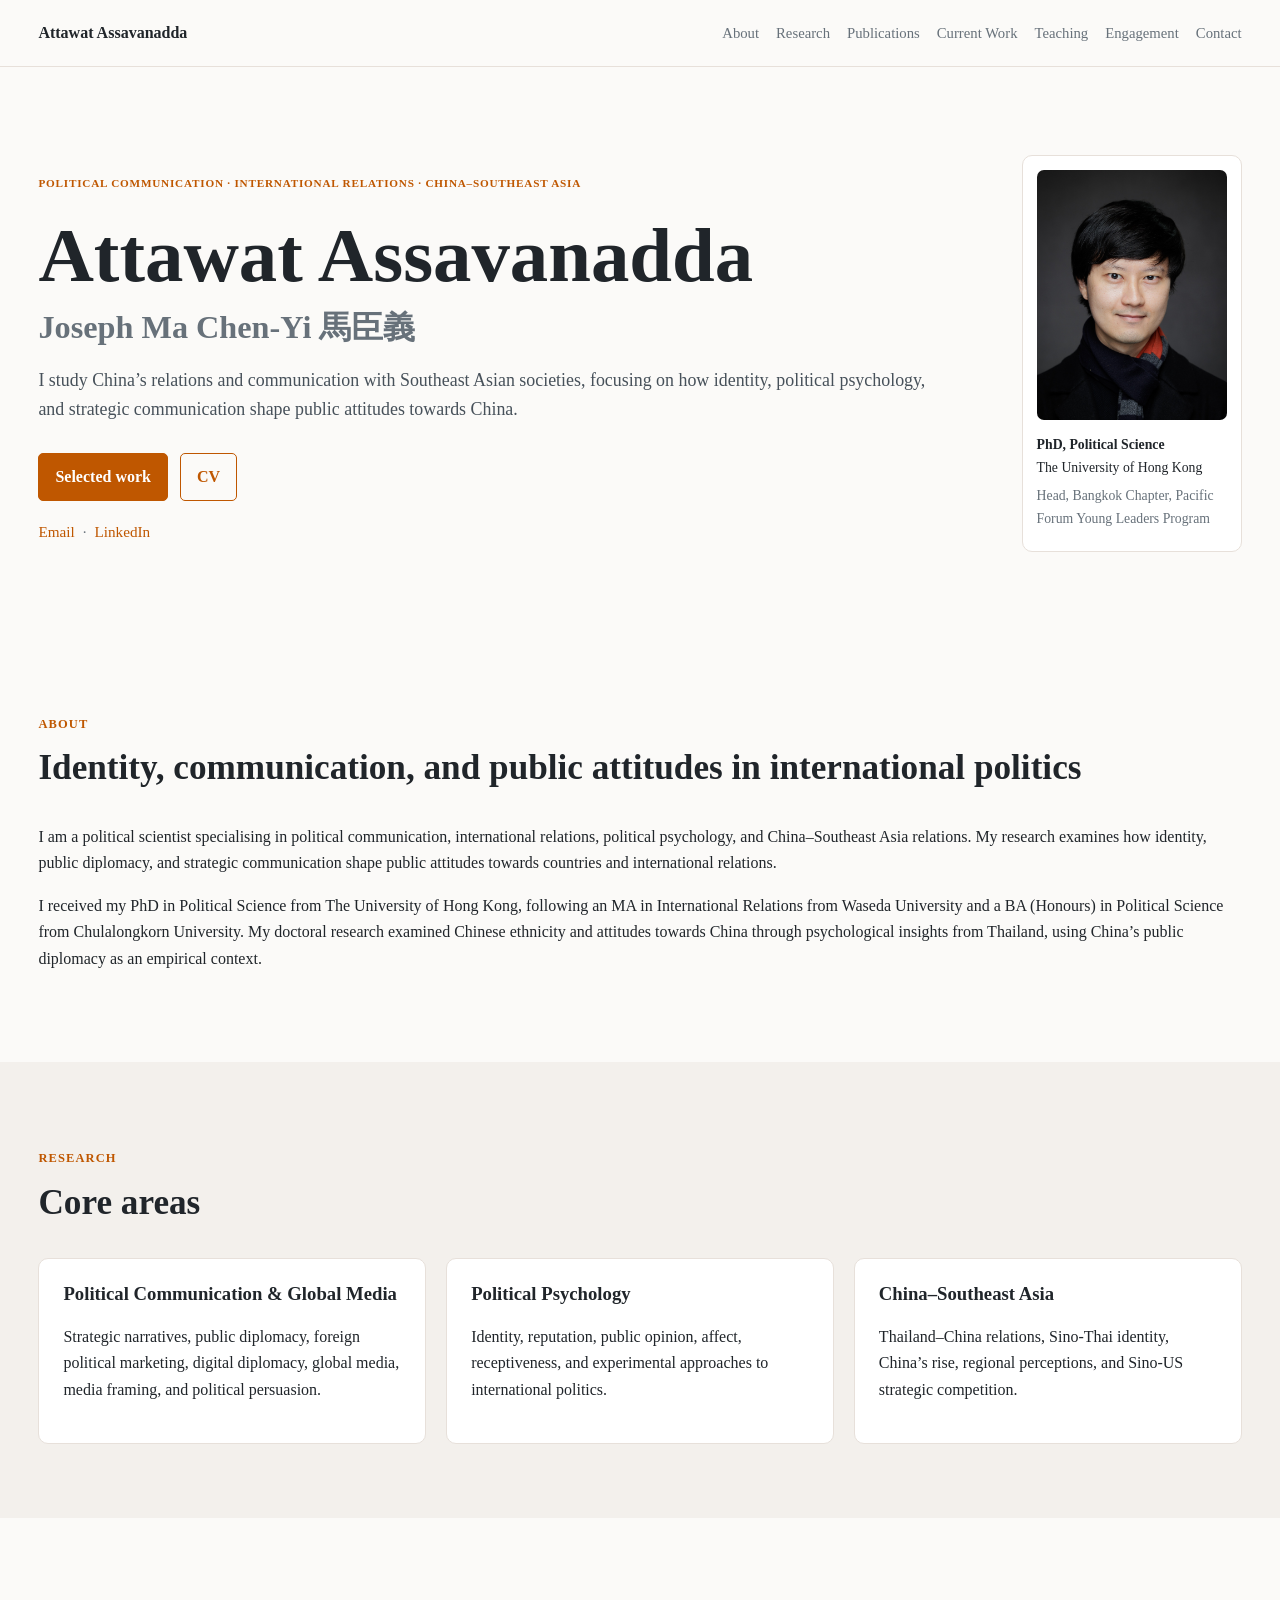
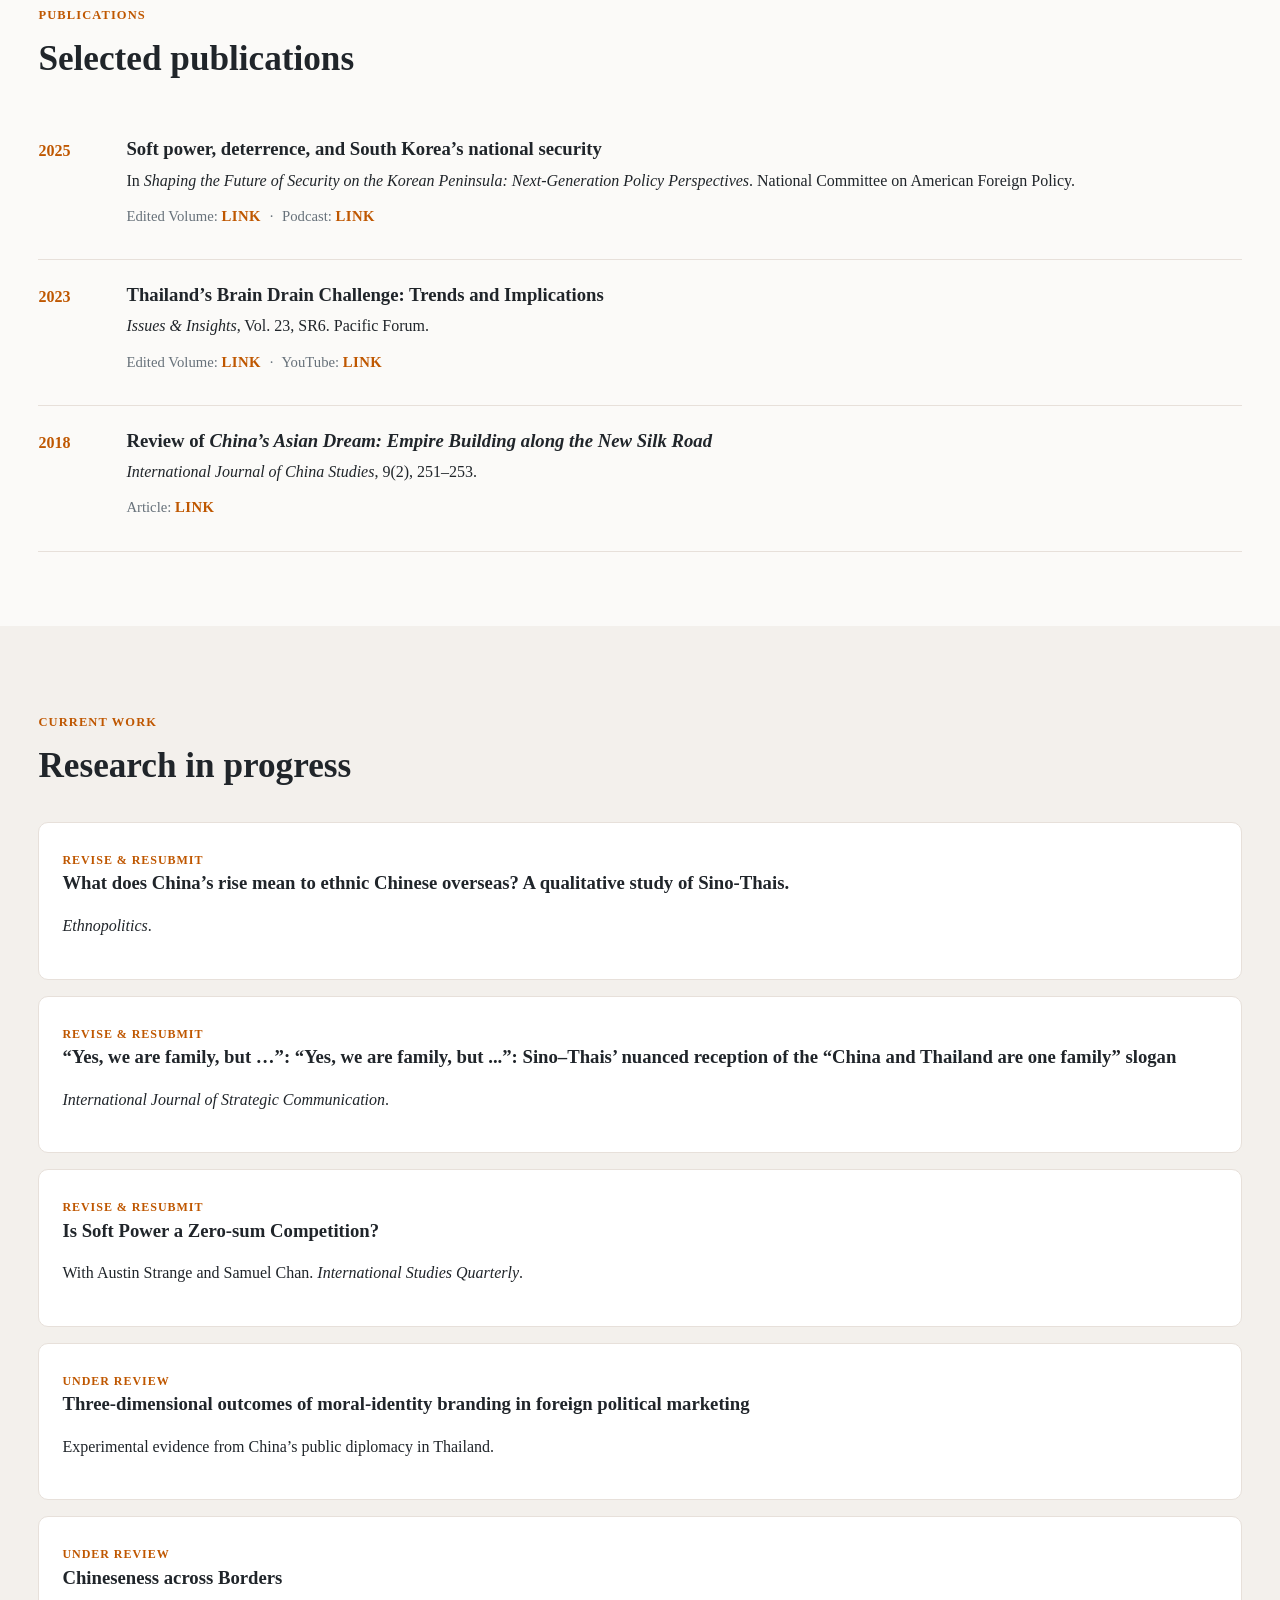
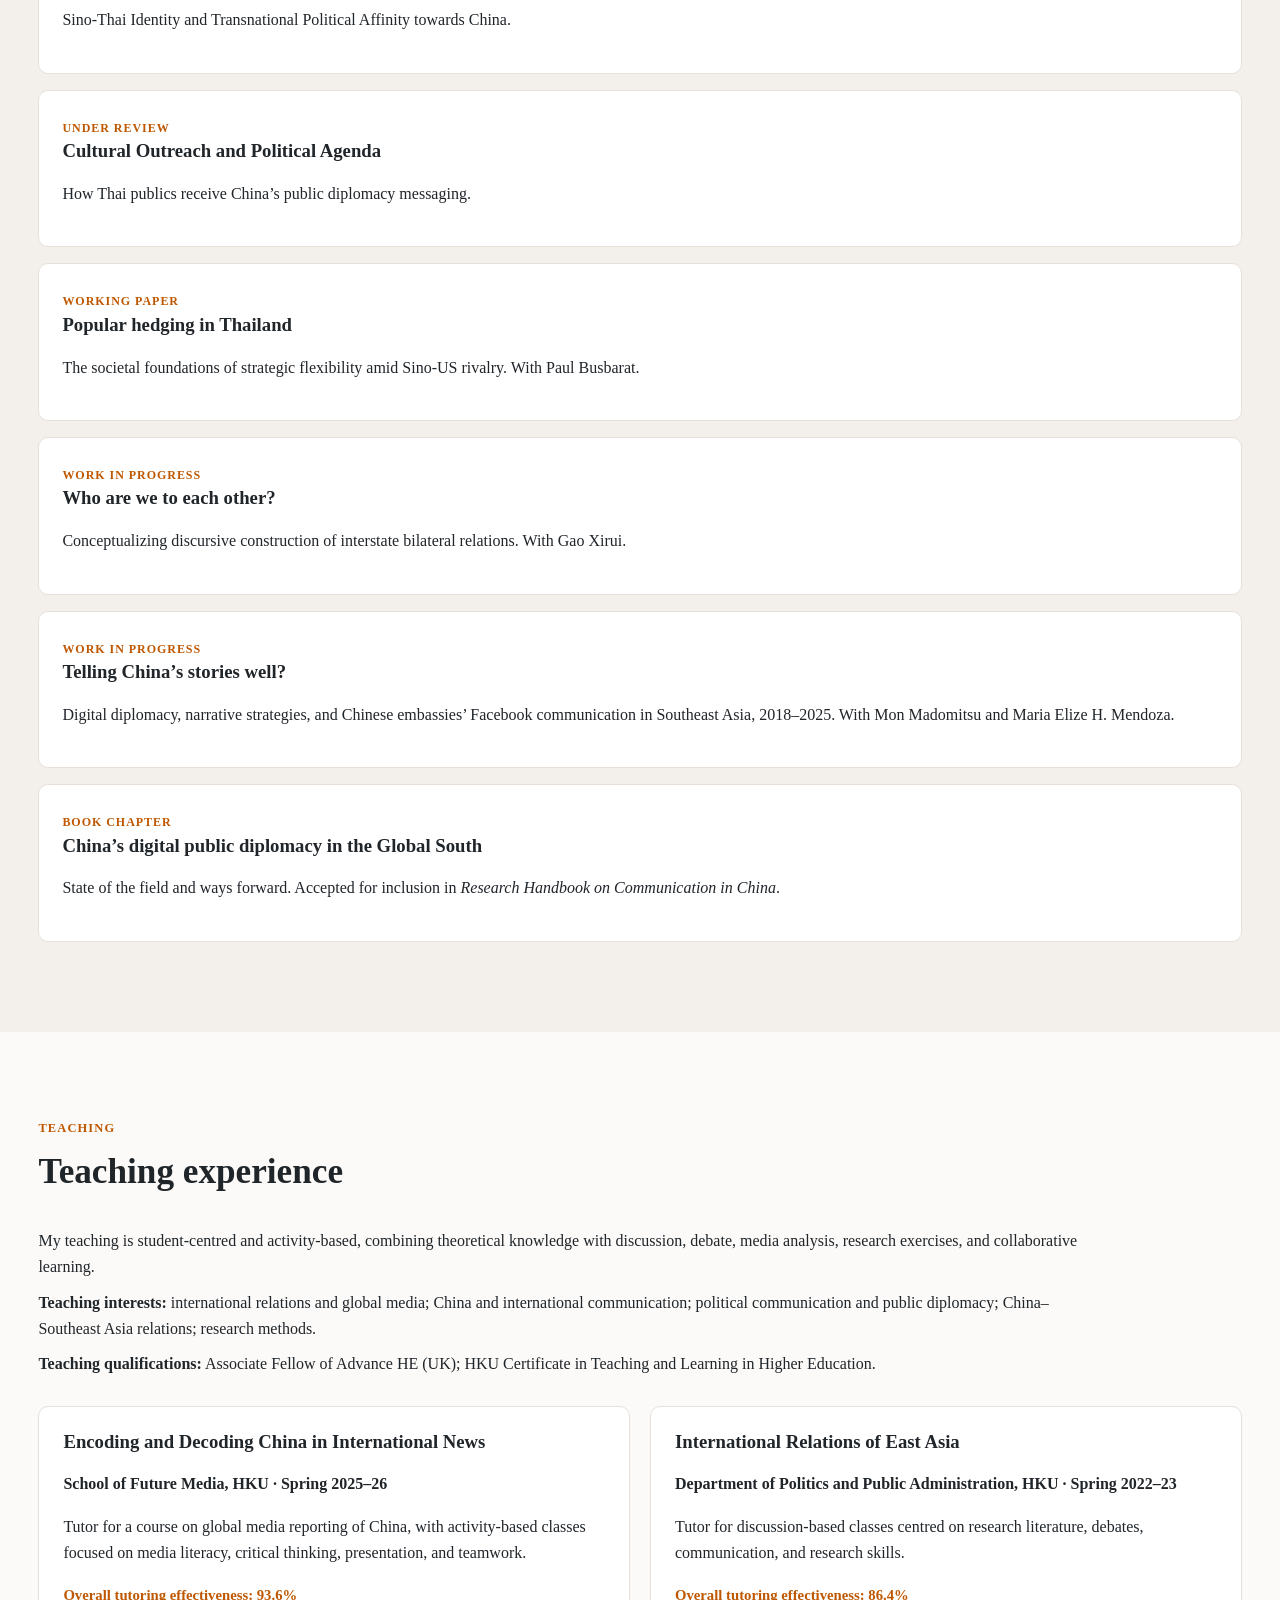
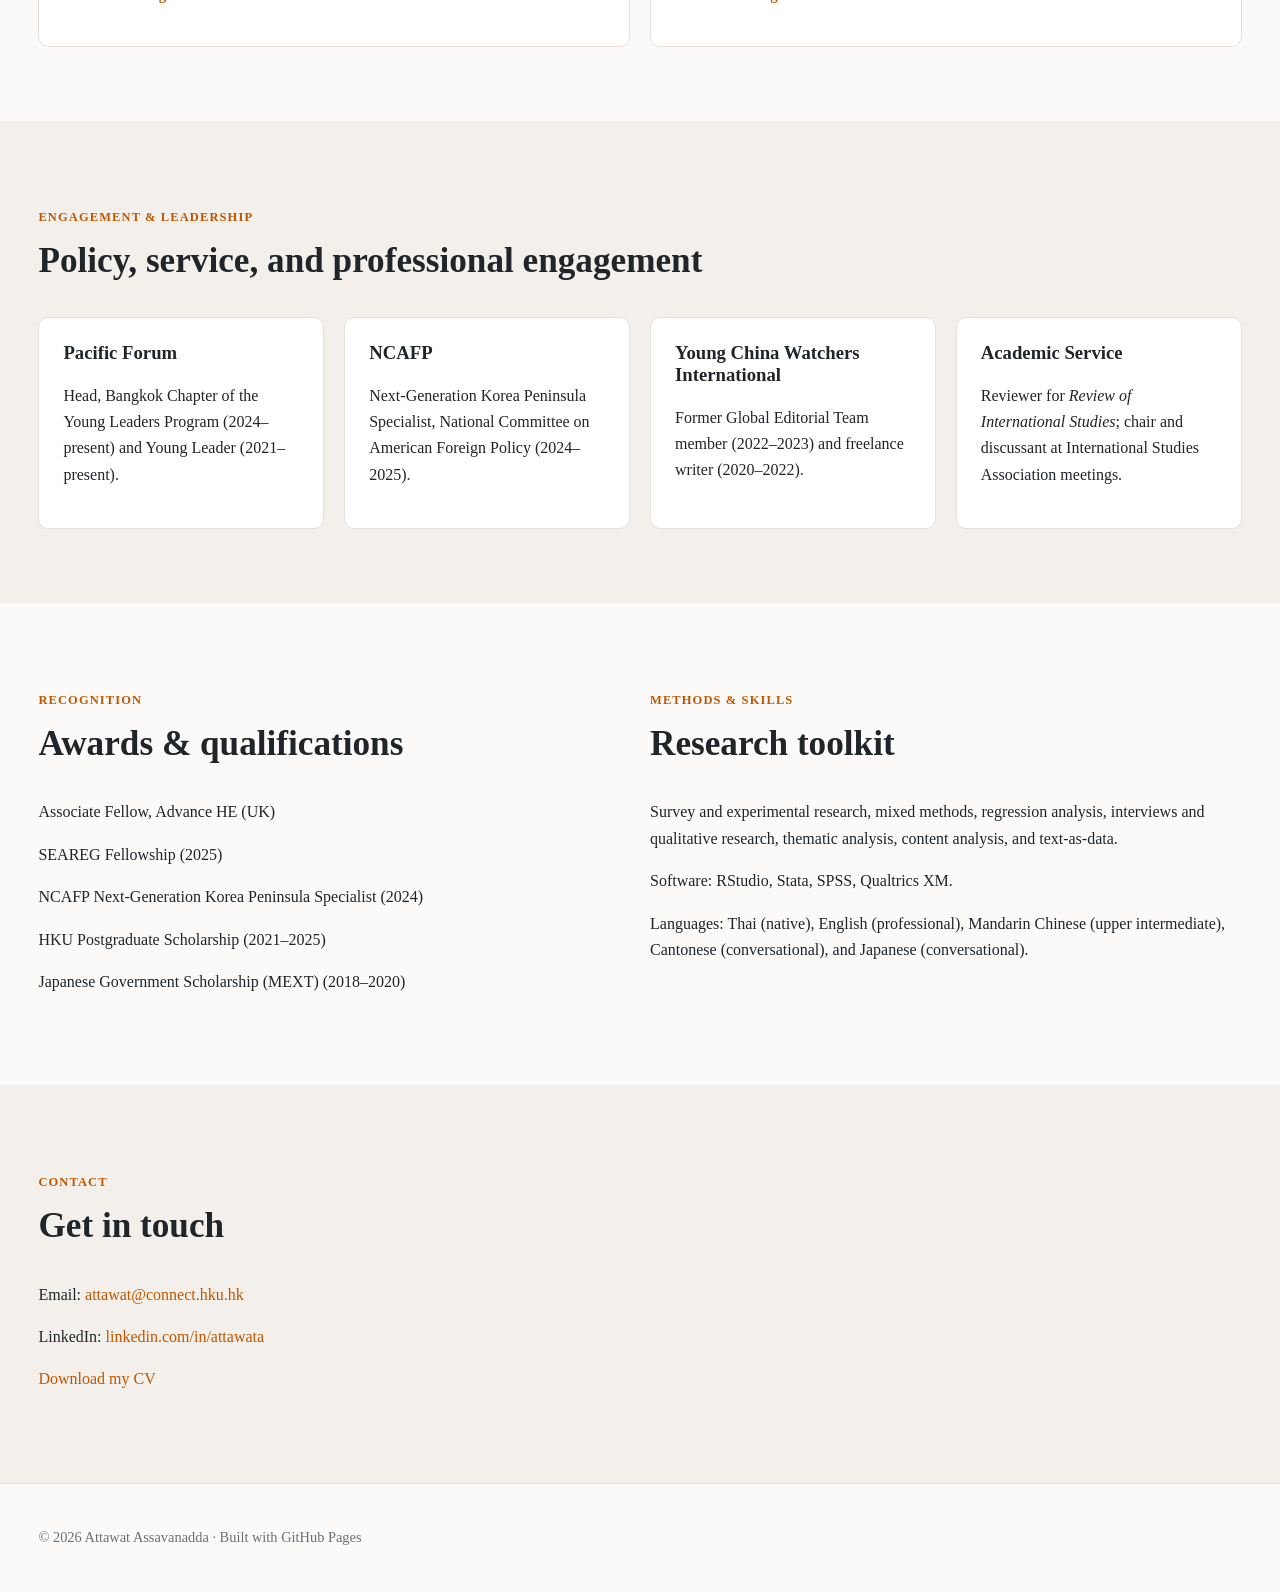
==== commit 60f2c3af: "Revise project title for Sino-Thai reception study Updated the project title for clarity and consist" ====
--- a/index.html
+++ b/index.html
@@ -123,7 +123,7 @@
       <p class="section-label">Current Work</p>
       <h2>Research in progress</h2>
       <article class="project"><span>Revise &amp; Resubmit</span><h3>What does China’s rise mean to ethnic Chinese overseas? A qualitative study of Sino-Thais.</h3><p><em>Ethnopolitics</em>.</p></article>
-      <article class="project"><span>Revise &amp; Resubmit</span><h3>“Yes, we are family, but …”: Sino-Thai receptions of “Thai-China are the same family” narrative</h3><p><em>International Journal of Strategic Communication</em>.</p></article>
+      <article class="project"><span>Revise &amp; Resubmit</span><h3>“Yes, we are family, but …”: “Yes, we are family, but ...”: Sino–Thais’ nuanced reception of the “China and Thailand are one family” slogan</h3><p><em>International Journal of Strategic Communication</em>.</p></article>
       <article class="project"><span>Revise &amp; Resubmit</span><h3>Is Soft Power a Zero-sum Competition?</h3><p>With Austin Strange and Samuel Chan. <em>International Studies Quarterly</em>.</p></article>
       <article class="project"><span>Under Review</span><h3>Three-dimensional outcomes of moral-identity branding in foreign political marketing</h3><p>Experimental evidence from China’s public diplomacy in Thailand.</p></article>
       <article class="project"><span>Under Review</span><h3>Chineseness across Borders</h3><p>Sino-Thai Identity and Transnational Political Affinity towards China.</p></article>
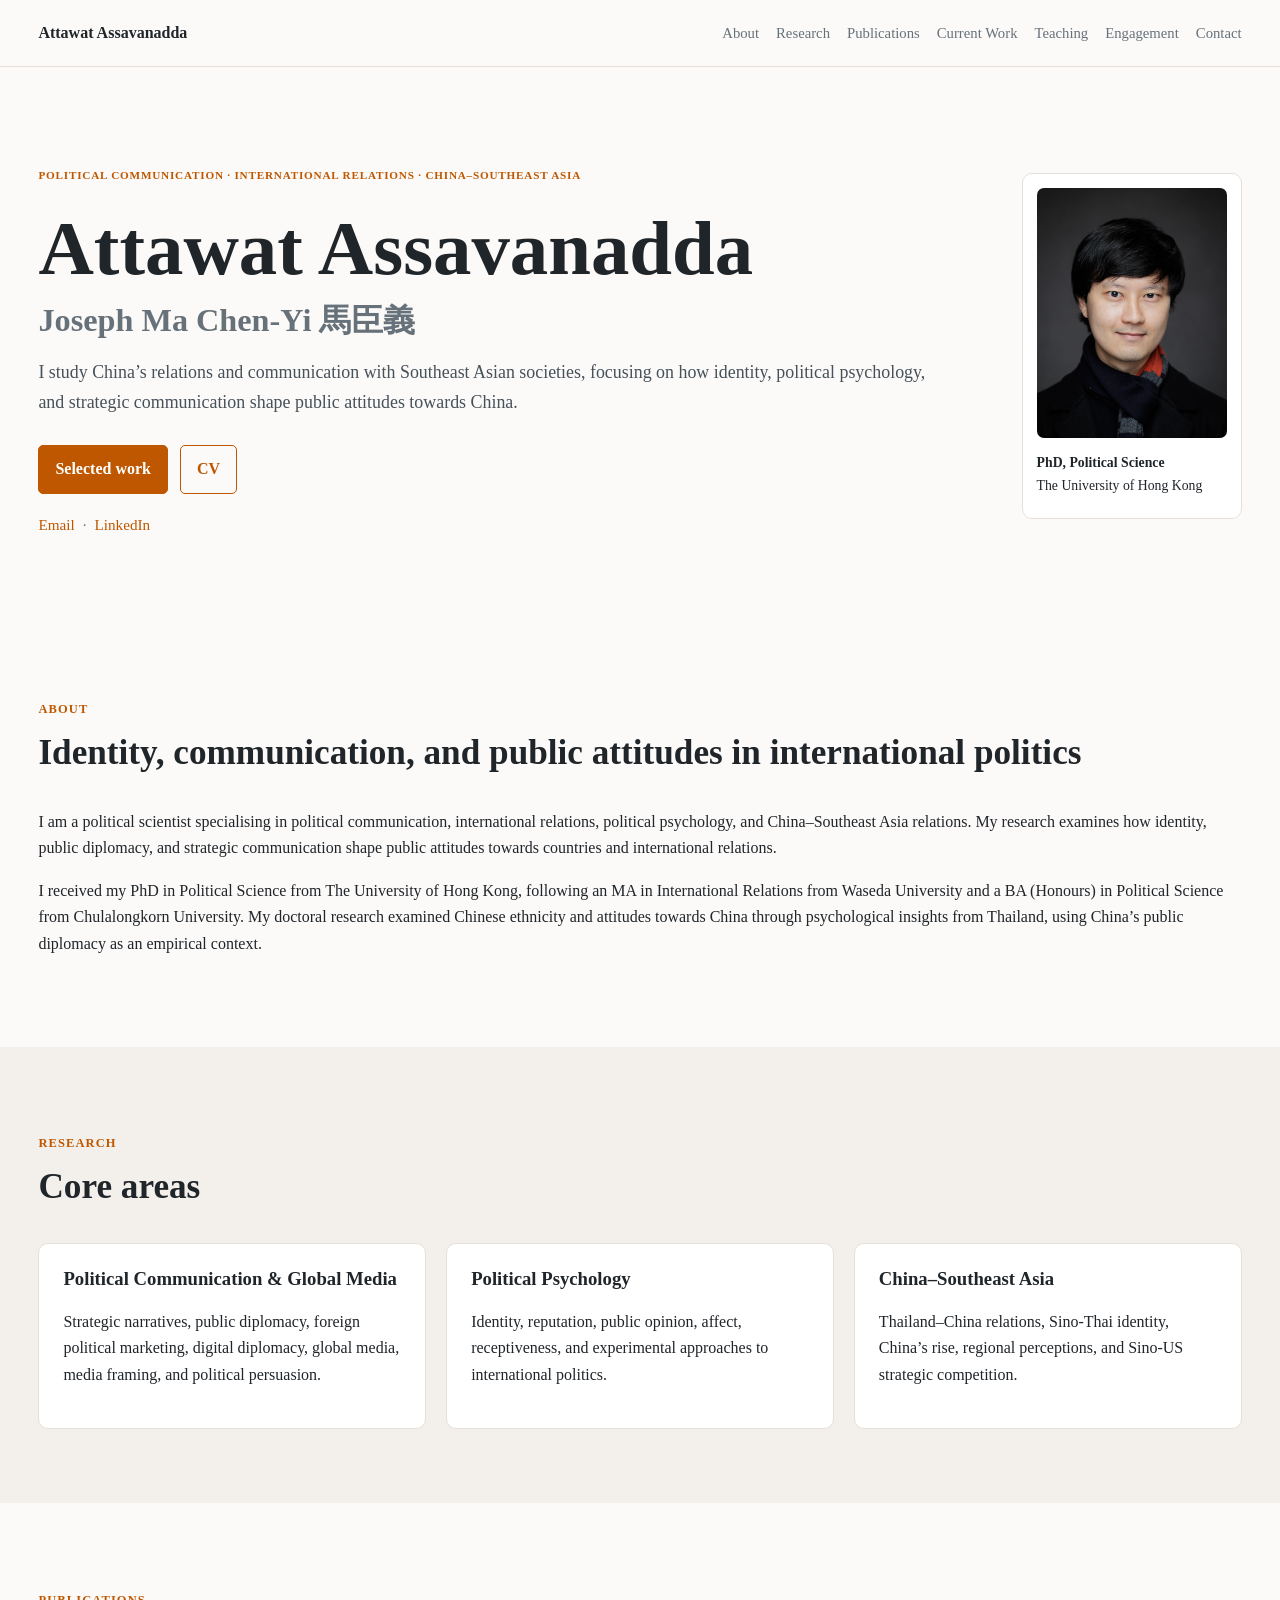
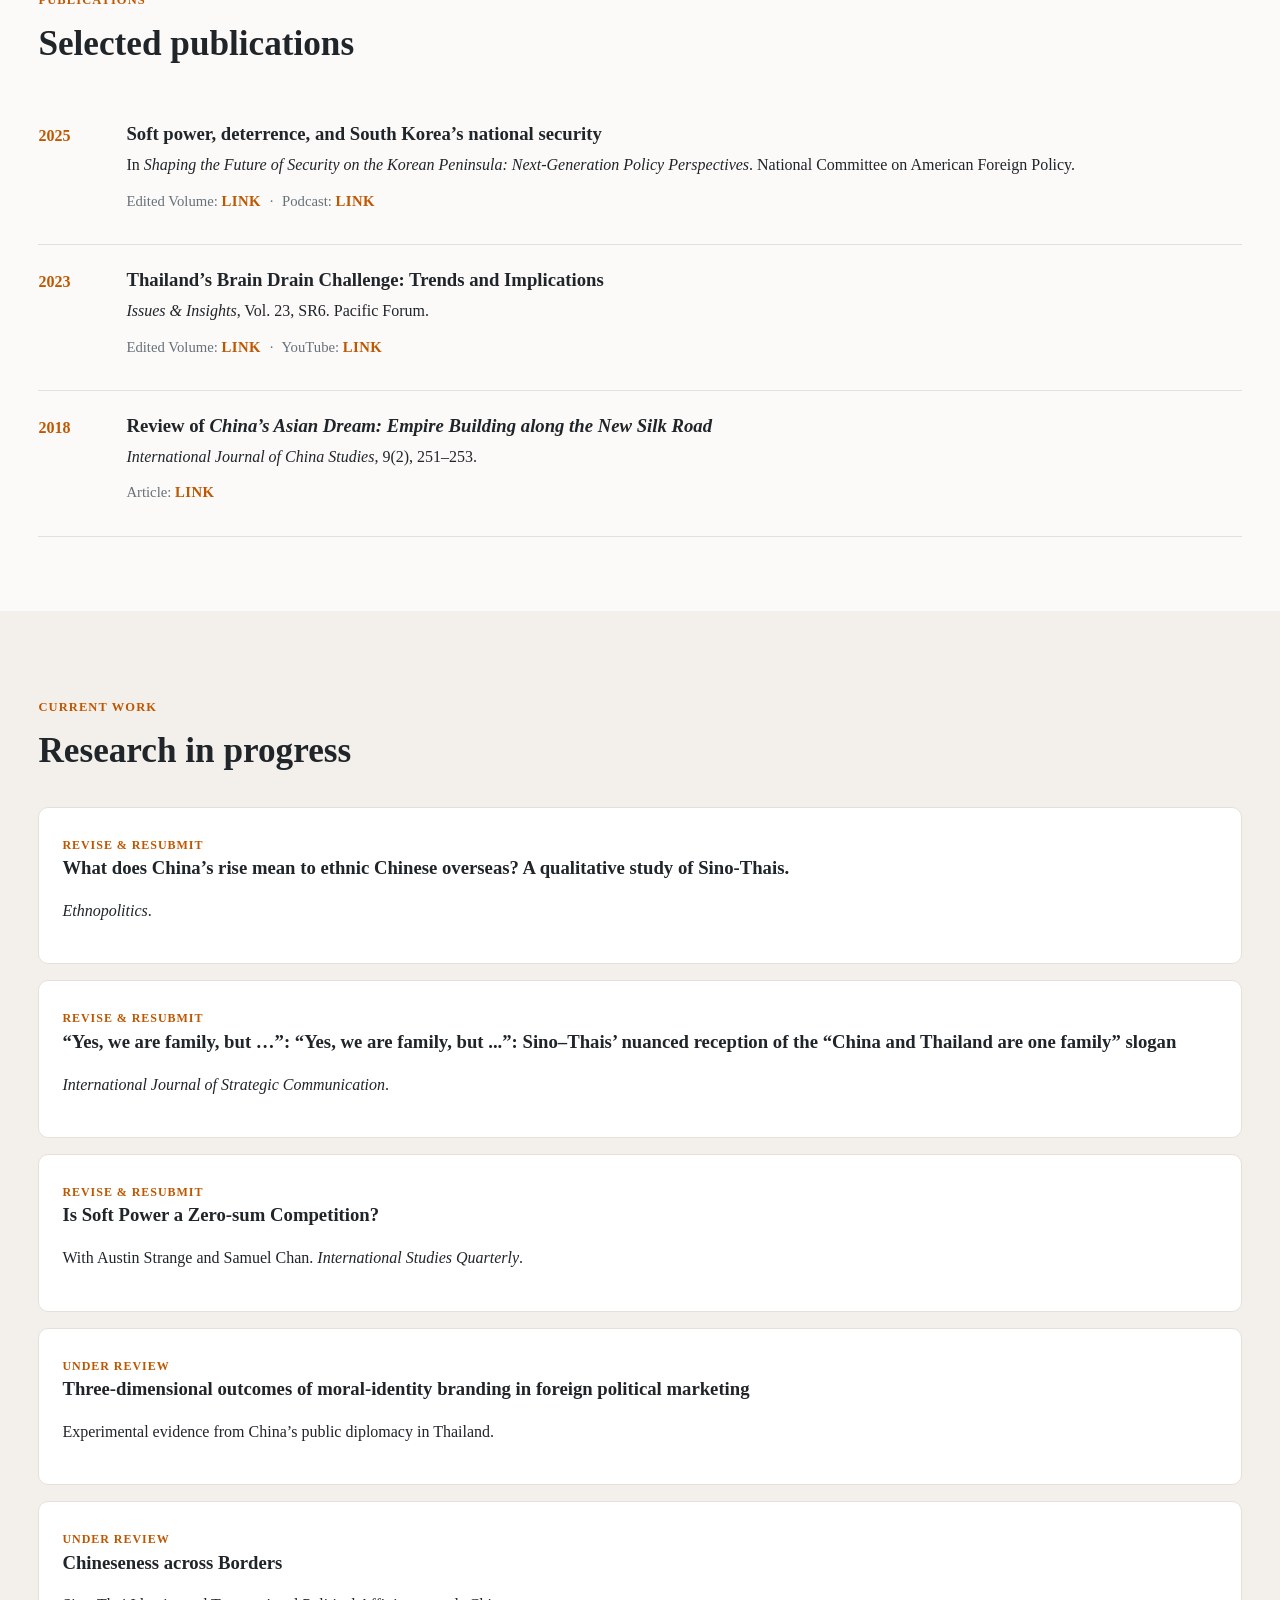
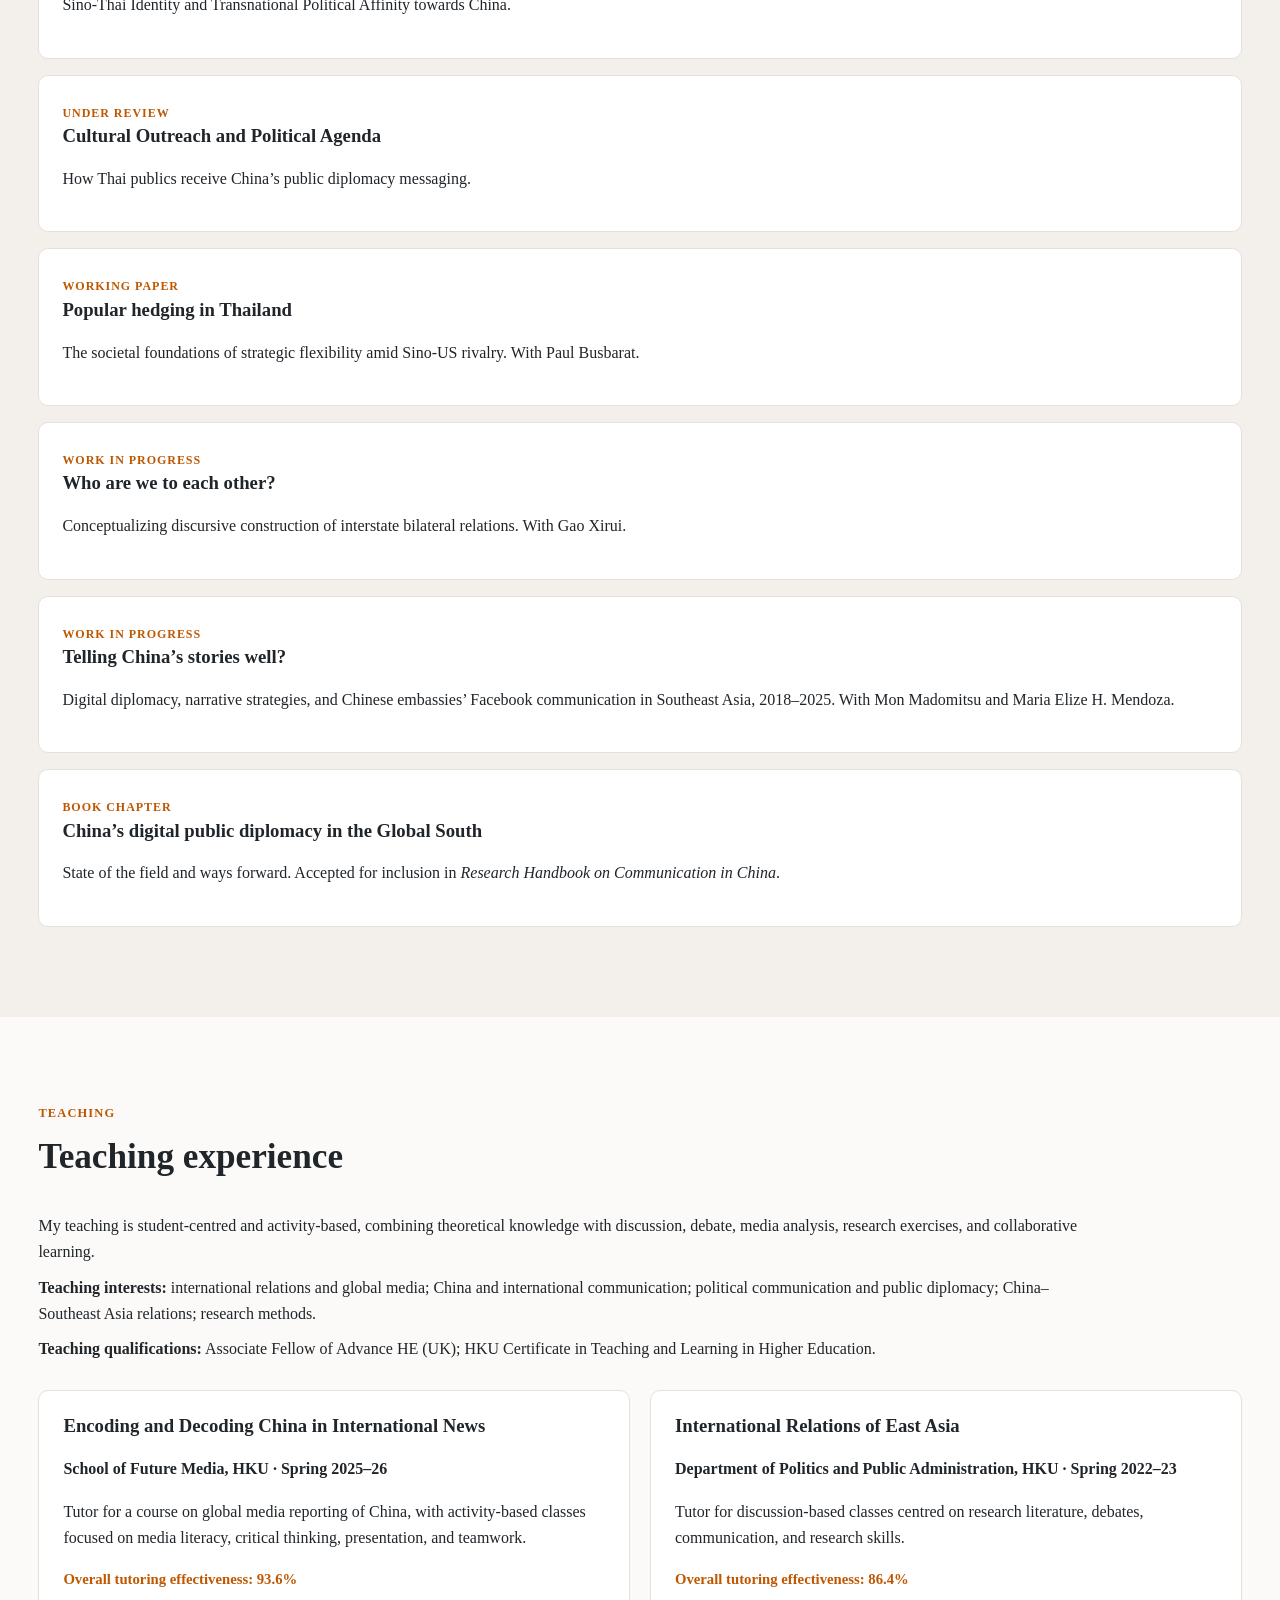
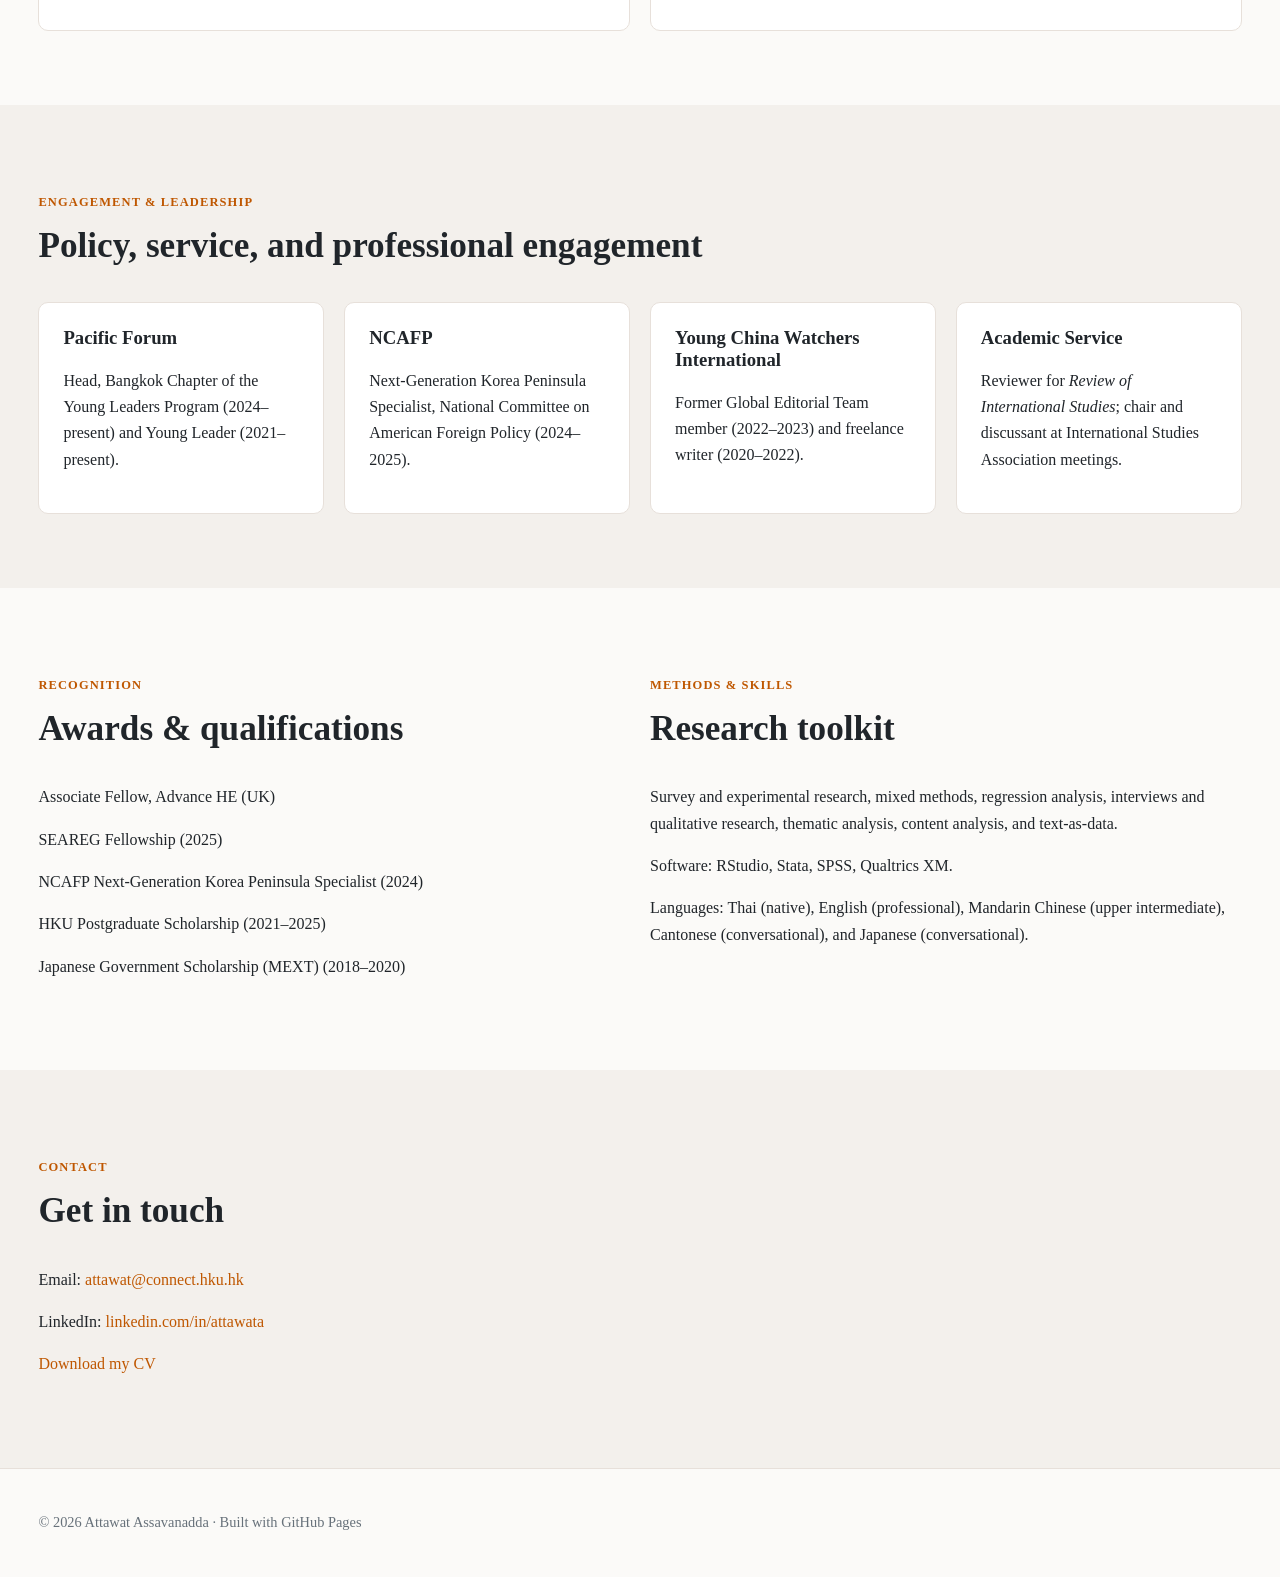
==== commit c71e27cd: "Remove position description from portrait card Removed the position description from the portrait ca" ====
--- a/index.html
+++ b/index.html
@@ -43,7 +43,6 @@
       <div class="portrait-card">
         <img class="portrait" src="profile.jpg" alt="Portrait of Attawat Assavanadda">
         <p><strong>PhD, Political Science</strong><br>The University of Hong Kong</p>
-        <p class="muted">Head, Bangkok Chapter, Pacific Forum Young Leaders Program</p>
       </div>
     </div>
   </section>
